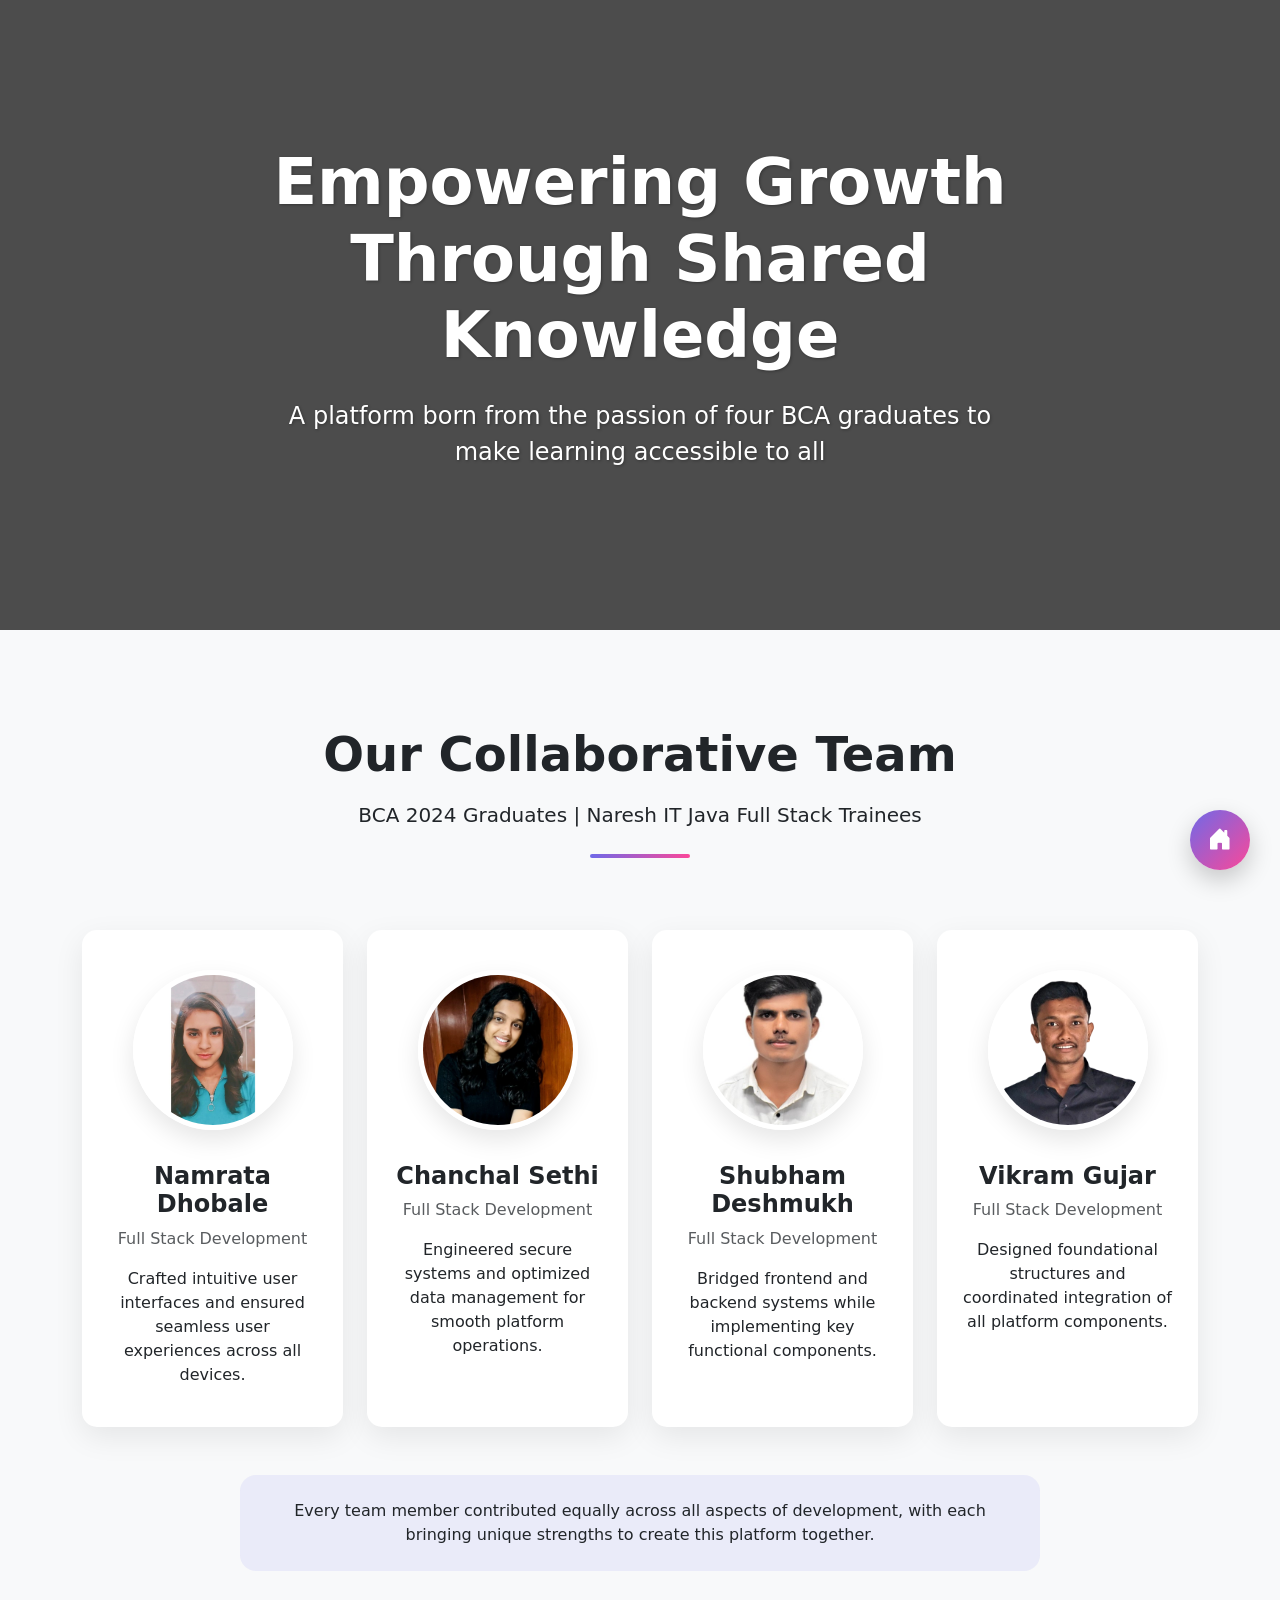
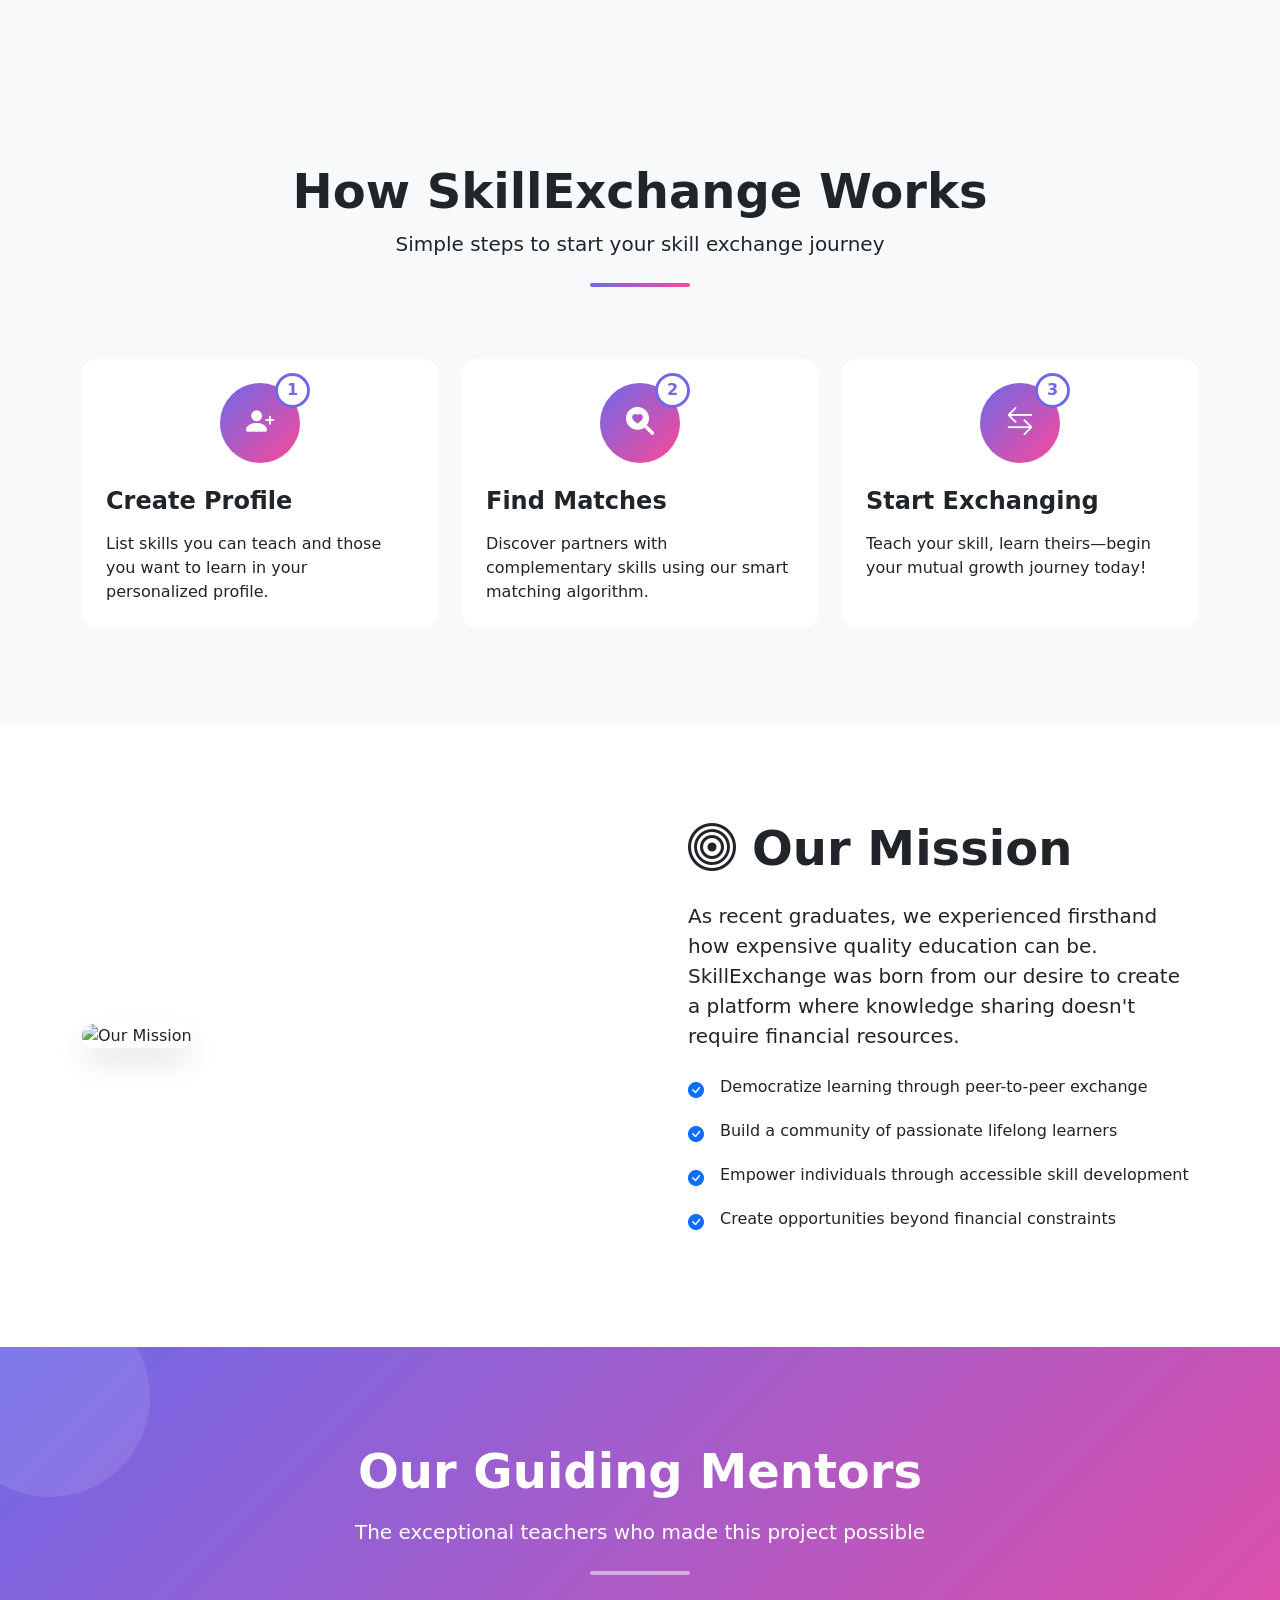
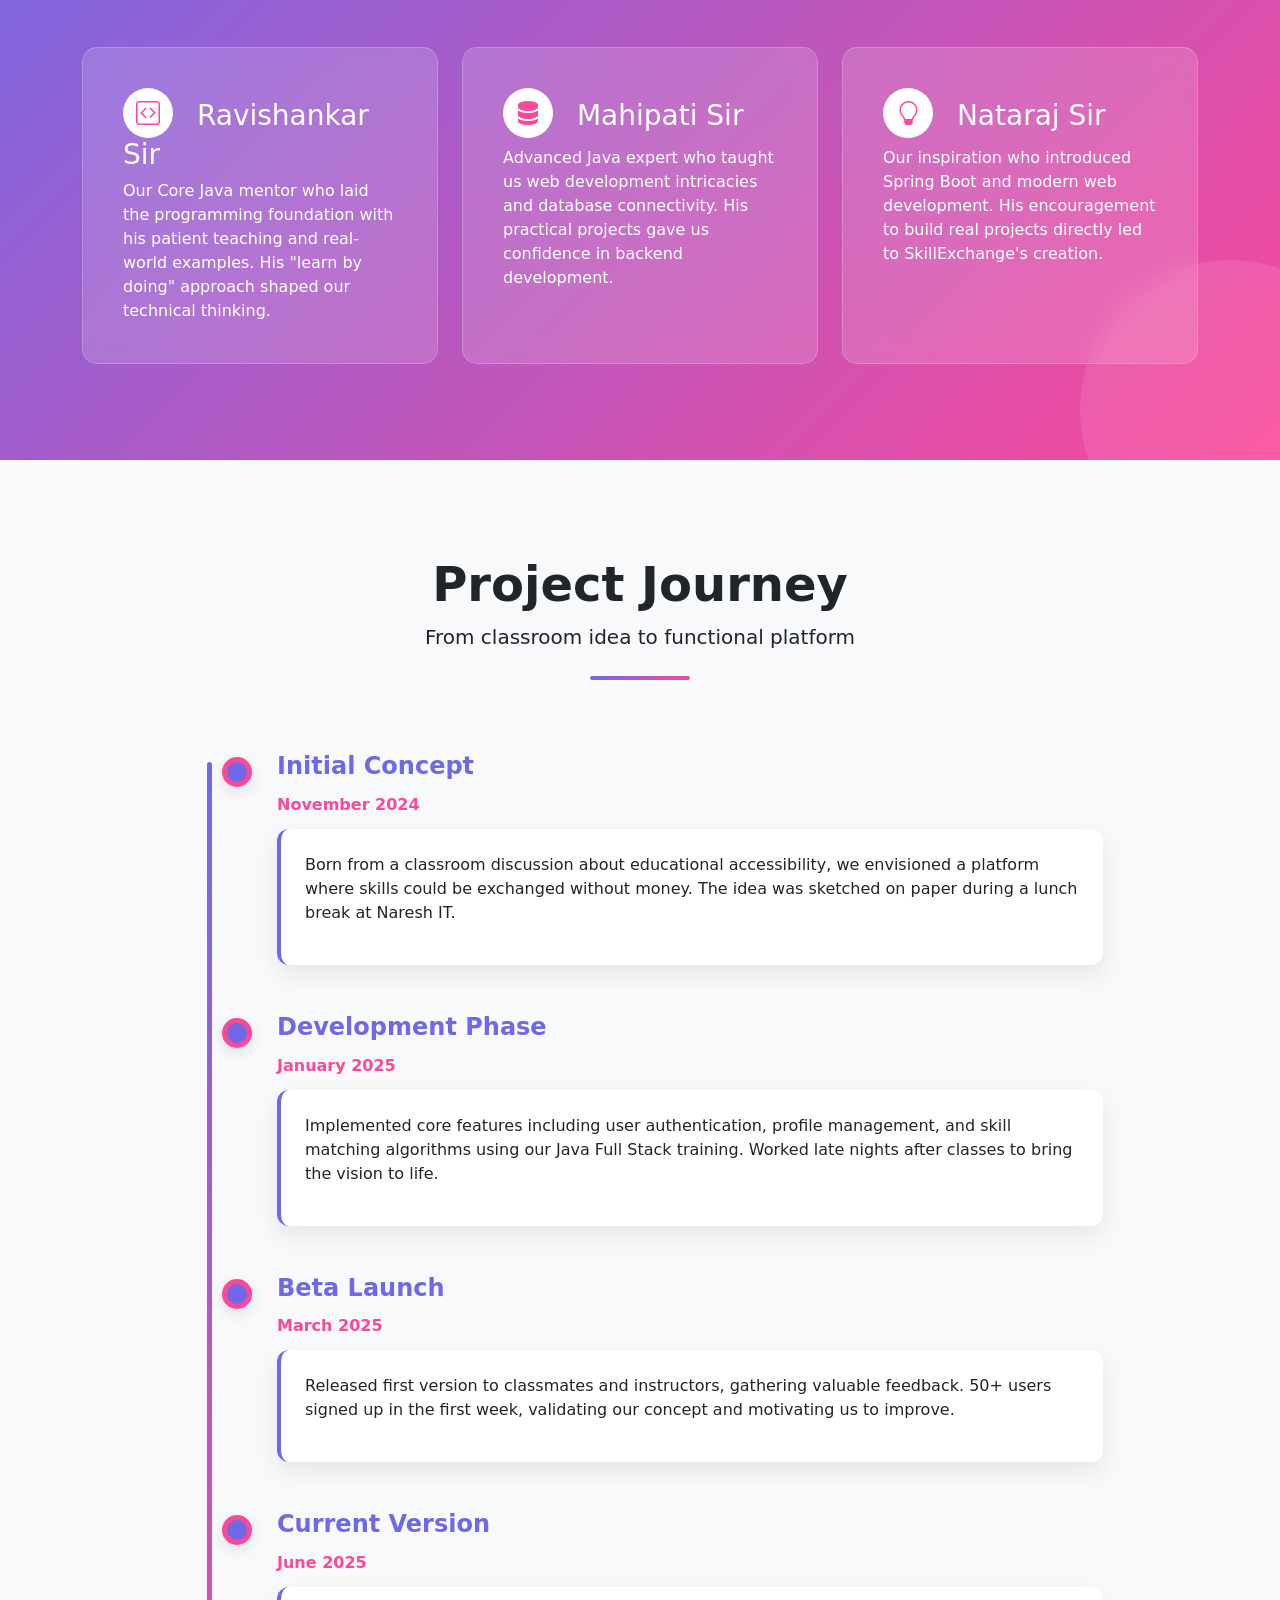
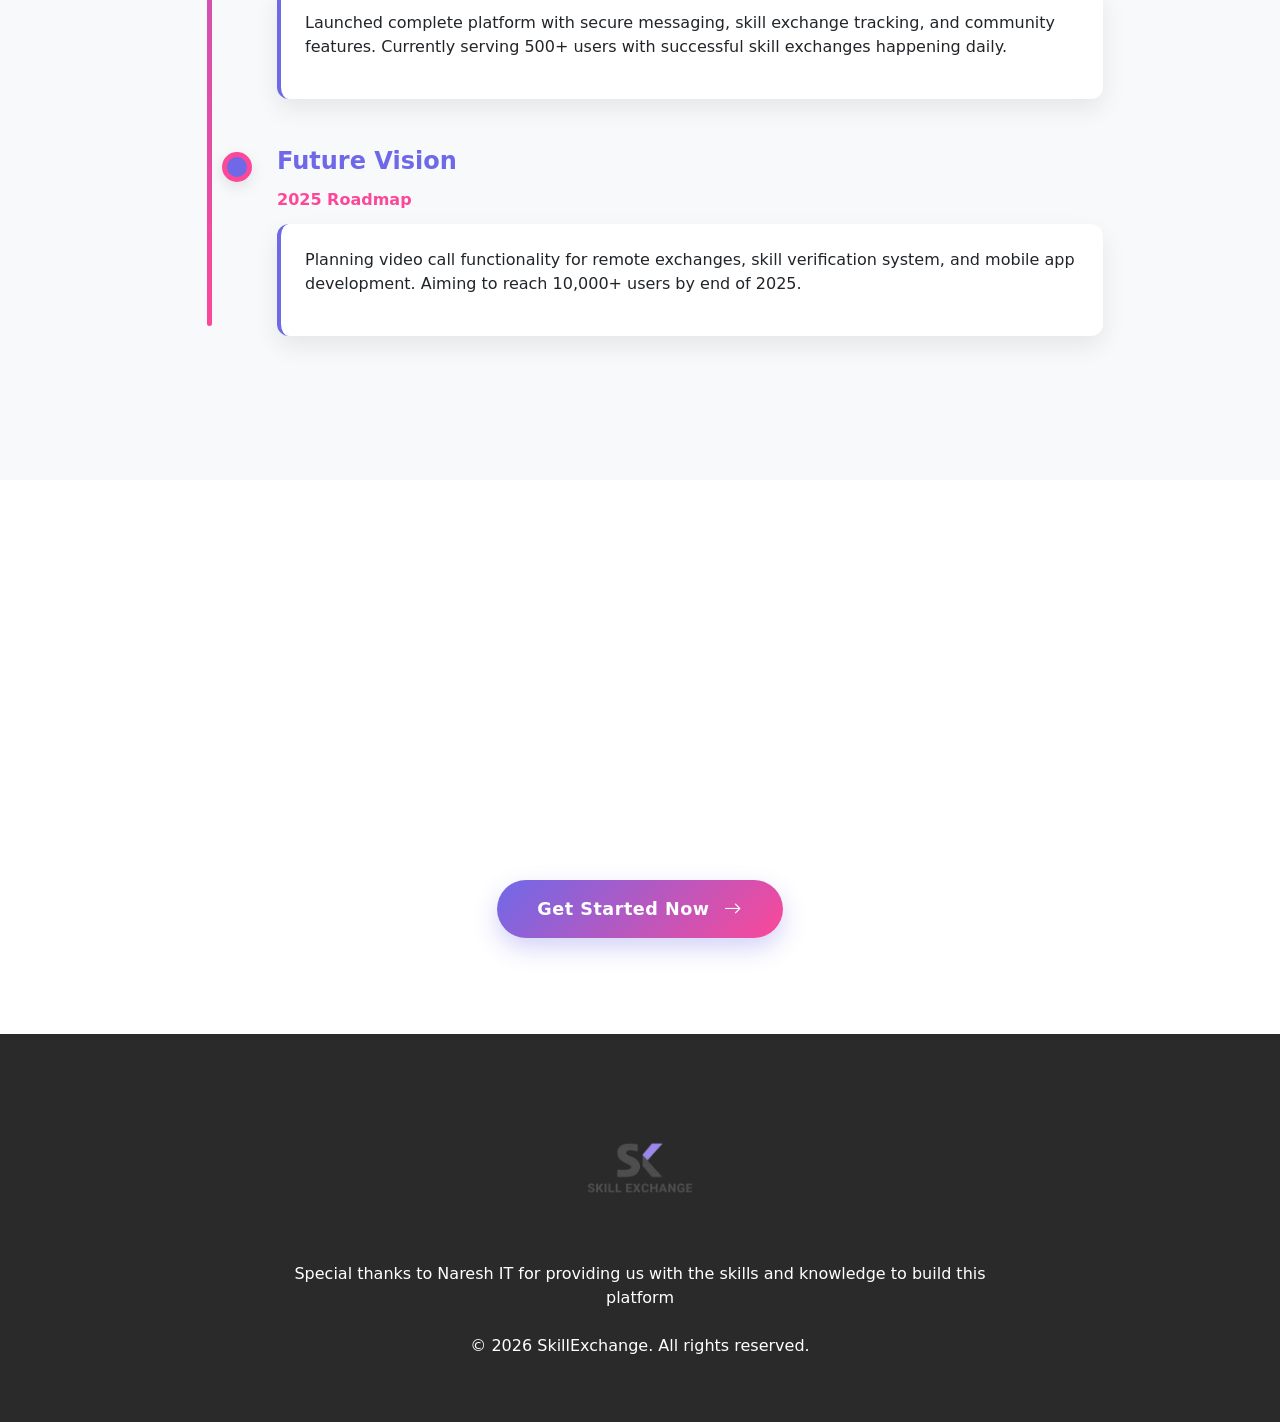
==== src/main/webapp/public/html/about.html @ 17f204fe "Add files via upload" ====
<!DOCTYPE html>
<html lang="en">
<head>
  <meta charset="UTF-8">
  <meta name="viewport" content="width=device-width, initial-scale=1.0">
  <title>About SkillExchange</title>
  <link href="https://cdn.jsdelivr.net/npm/bootstrap-icons/font/bootstrap-icons.css" rel="stylesheet" />
  <link href="https://cdn.jsdelivr.net/npm/bootstrap@5.3.3/dist/css/bootstrap.min.css" rel="stylesheet">
  <style>
    :root {
      --primary-color: #6F69E8;
      --secondary-color: #FB4899;
      --bg-light: #f8f9fa;
      --text-dark: #333;
    }

    /* Hero Section */
    .about-hero {
      background: linear-gradient(rgba(0, 0, 0, 0.7), rgba(0, 0, 0, 0.7)), 
                  url('https://images.unsplash.com/photo-1522202176988-66273c2fd55f?q=80&w=2071&auto=format&fit=crop&ixlib=rb-4.1.0&ixid=M3wxMjA3fDB8MHxwaG90by1wYWdlfHx8fGVufDB8fHx8fA%3D%3D');
      background-size: cover;
      background-position: center;
      color: white;
      min-height: 70vh;
      display: flex;
      align-items: center;
      text-shadow: 1px 1px 3px rgba(0,0,0,0.3);
    }

    /* Team Section */
    .team-section {
      background-color: var(--bg-light);
      padding: 6rem 0;
    }
    
    .team-card {
      background: white;
      border-radius: 15px;
      overflow: hidden;
      box-shadow: 0 10px 30px rgba(0,0,0,0.08);
      transition: all 0.4s cubic-bezier(0.175, 0.885, 0.32, 1.275);
      text-align: center;
      padding: 2.5rem 1.5rem;
      height: 100%;
      border: none;
    }
    
    .team-card:hover {
      transform: translateY(-15px);
      box-shadow: 0 15px 35px rgba(0,0,0,0.15);
    }
    
    .profile-img-container {
      width: 160px;
      height: 160px;
      margin: 0 auto 2rem;
      position: relative;
    }
    
    .profile-img {
      width: 100%;
      height: 100%;
      object-fit: cover;
      border: 5px solid white;
      border-radius: 50%;
      box-shadow: 0 10px 25px rgba(0,0,0,0.1);
      transition: all 0.3s ease;
    }

    .team-card:hover .profile-img {
      transform: scale(1.05);
      box-shadow: 0 15px 30px rgba(0,0,0,0.2);
    }

    /* How It Works Section */
    .how-it-works {
      padding: 6rem 0;
      background-color: var(--bg-light);
    }
    
    .step-card {
      background: white;
      transition: all 0.4s cubic-bezier(0.175, 0.885, 0.32, 1.275);
      height: 100%;
      border: none;
      border-radius: 15px !important;
      overflow: hidden;
    }
    
    .step-card:hover {
      transform: translateY(-10px);
      box-shadow: 0 15px 35px rgba(0,0,0,0.12) !important;
    }
    
    .step-icon {
      width: 80px;
      height: 80px;
      margin: 0 auto 1.5rem;
      background: linear-gradient(135deg, var(--primary-color), var(--secondary-color));
      border-radius: 50%;
      display: flex;
      align-items: center;
      justify-content: center;
      color: white;
      font-size: 1.75rem;
      position: relative;
      transition: all 0.3s ease;
    }

    .step-card:hover .step-icon {
      transform: rotate(10deg) scale(1.1);
    }
    
    .step-number {
      position: absolute;
      top: -10px;
      right: -10px;
      background: white;
      color: var(--primary-color);
      width: 35px;
      height: 35px;
      border-radius: 50%;
      display: flex;
      align-items: center;
      justify-content: center;
      font-weight: bold;
      border: 3px solid var(--primary-color);
      font-size: 1rem;
    }

    /* Mission Section */
    .mission-section {
      padding: 6rem 0;
      background: white;
    }

    .mission-img {
      border-radius: 15px;
      box-shadow: 0 15px 30px rgba(0,0,0,0.1);
      transition: all 0.3s ease;
    }

    .mission-img:hover {
      transform: scale(1.02);
      box-shadow: 0 20px 40px rgba(0,0,0,0.15);
    }

    /* Mentors Section */
    .mentors-section {
      background: linear-gradient(135deg, var(--primary-color), var(--secondary-color));
      color: white;
      padding: 6rem 0;
      position: relative;
      overflow: hidden;
    }

    .mentors-section::before {
      content: '';
      position: absolute;
      top: -50px;
      left: -50px;
      width: 200px;
      height: 200px;
      border-radius: 50%;
      background: rgba(255,255,255,0.1);
    }

    .mentors-section::after {
      content: '';
      position: absolute;
      bottom: -100px;
      right: -100px;
      width: 300px;
      height: 300px;
      border-radius: 50%;
      background: rgba(255,255,255,0.1);
    }
    
    .mentor-card {
      background: rgba(255,255,255,0.15);
      backdrop-filter: blur(10px);
      border-radius: 15px;
      padding: 2.5rem;
      height: 100%;
      transition: all 0.4s ease;
      position: relative;
      z-index: 1;
      border: 1px solid rgba(255,255,255,0.2);
    }
    
    .mentor-card:hover {
      transform: translateY(-10px);
      background: rgba(255,255,255,0.2);
    }
    
    .mentor-card h3 i {
      color: var(--secondary-color);
      background: white;
      width: 50px;
      height: 50px;
      border-radius: 50%;
      display: inline-flex;
      align-items: center;
      justify-content: center;
      margin-right: 15px;
      font-size: 1.5rem;
      transition: all 0.3s ease;
    }

    .mentor-card:hover h3 i {
      transform: rotate(15deg) scale(1.1);
    }

    /* Timeline Section */
    .timeline-section {
      padding: 6rem 0;
      background-color: var(--bg-light);
    }
    
    .timeline {
      position: relative;
      padding-left: 60px;
    }
    
    .timeline::before {
      content: '';
      position: absolute;
      left: 30px;
      top: 10px;
      bottom: 10px;
      width: 5px;
      background: linear-gradient(to bottom, var(--primary-color), var(--secondary-color));
      border-radius: 10px;
    }
    
    .timeline-item {
      position: relative;
      margin-bottom: 3rem;
      padding-left: 40px;
    }
    
    .timeline-item::before {
      content: '';
      position: absolute;
      left: -15px;
      top: 5px;
      width: 30px;
      height: 30px;
      border-radius: 50%;
      background: var(--primary-color);
      border: 5px solid var(--secondary-color);
      z-index: 1;
      box-shadow: 0 5px 15px rgba(0,0,0,0.1);
    }
    
    .timeline-item h4 {
      color: var(--primary-color);
      margin-bottom: 0.75rem;
      font-weight: 700;
    }
    
    .timeline-date {
      font-size: 1rem;
      color: var(--secondary-color);
      font-weight: 600;
      margin-bottom: 0.75rem;
      display: block;
    }
    
    .timeline-content {
      background: white;
      padding: 1.5rem;
      border-radius: 12px;
      border-left: 4px solid var(--primary-color);
      box-shadow: 0 10px 25px rgba(0,0,0,0.08);
      transition: all 0.3s ease;
    }

    .timeline-item:hover .timeline-content {
      transform: translateX(10px);
      box-shadow: 0 15px 35px rgba(0,0,0,0.12);
    }

    /* CTA Section */
    .cta-section {
      padding: 6rem 0;
      background: linear-gradient(rgba(0,0,0,0.7), rgba(0,0,0,0.7)), 
                  url('https://images.unsplash.com/photo-1546410531-bb4caa6b424d?q=80&w=2071&auto=format&fit=crop&ixlib=rb-4.1.0&ixid=M3wxMjA3fDB8MHxwaG90by1wYWdlfHx8fGVufDB8fHx8fA%3D%3D');
      background-size: cover;
      background-position: center;
      background-attachment: fixed;
      color: white;
      text-align: center;
    }
    
    .btn-start-journey {
      background: linear-gradient(135deg, var(--primary-color), var(--secondary-color));
      border: none;
      color: white;
      font-weight: 600;
      padding: 1rem 2.5rem;
      border-radius: 50px;
      transition: all 0.4s cubic-bezier(0.175, 0.885, 0.32, 1.275);
      font-size: 1.1rem;
      letter-spacing: 0.5px;
      box-shadow: 0 10px 25px rgba(111, 105, 232, 0.3);
      position: relative;
      overflow: hidden;
    }
    
    .btn-start-journey:hover {
      transform: translateY(-5px) scale(1.05);
      box-shadow: 0 15px 35px rgba(111, 105, 232, 0.4);
      color: white;
    }

    .btn-start-journey::after {
      content: '';
      position: absolute;
      top: 0;
      left: 0;
      width: 100%;
      height: 100%;
      background: linear-gradient(135deg, var(--secondary-color), var(--primary-color));
      opacity: 0;
      transition: opacity 0.3s ease;
      z-index: -1;
    }

    .btn-start-journey:hover::after {
      opacity: 1;
    }

    /* Footer */
    .footer {
      padding: 4rem 0;
      background-color: #2a2a2a;
      color: white;
      text-align: center;
    }

    .footer-logo {
      width: 140px;
      margin-bottom: 2rem;
      transition: all 0.3s ease;
    }

    .footer-logo:hover {
      transform: scale(1.05);
    }

    /* Back to home button */
    .back-to-home-btn {
      position: fixed;
      bottom: 30px;
      right: 30px;
      width: 60px;
      height: 60px;
      background: linear-gradient(135deg, var(--primary-color), var(--secondary-color));
      color: white;
      border-radius: 50%;
      display: flex;
      align-items: center;
      justify-content: center;
      font-size: 1.5rem;
      box-shadow: 0 10px 25px rgba(0,0,0,0.2);
      z-index: 1000;
      transition: all 0.4s cubic-bezier(0.175, 0.885, 0.32, 1.275);
      border: none;
      outline: none;
    }
    
    .back-to-home-btn:hover {
      transform: translateY(-5px) scale(1.1);
      box-shadow: 0 15px 35px rgba(0,0,0,0.3);
      color: white;
    }

    /* Responsive Adjustments */
    @media (max-width: 992px) {
      .profile-img-container {
        width: 140px;
        height: 140px;
      }
    }

    @media (max-width: 768px) {
      .about-hero {
        min-height: 60vh;
        text-align: center;
      }
      
      .profile-img-container {
        width: 120px;
        height: 120px;
      }
      
      .timeline {
        padding-left: 40px;
      }
      
      .timeline::before {
        left: 20px;
      }
      
      .timeline-item::before {
        width: 25px;
        height: 25px;
        left: -12px;
      }

      .back-to-home-btn {
        width: 50px;
        height: 50px;
        font-size: 1.2rem;
        bottom: 20px;
        right: 20px;
      }
    }

    @media (max-width: 576px) {
      .team-card, .step-card, .mentor-card {
        margin-bottom: 2rem;
      }
      
      .timeline {
        padding-left: 30px;
      }
      
      .timeline::before {
        left: 15px;
      }
    }
  </style>
</head>
<body>

  <!--------------------------------- Hero Section --------------------------------->
  <section class="about-hero">
    <div class="container h-100 d-flex align-items-center">
      <div class="row justify-content-center">
        <div class="col-lg-8 text-center">
          <h1 class="display-3 fw-bold mb-4">Empowering Growth Through Shared Knowledge</h1>
          <p class="lead fs-4">A platform born from the passion of four BCA graduates to make learning accessible to all</p>
        </div>
      </div>
    </div>
  </section>

  <!--------------------------------- Team Section --------------------------------->
  <!--------------------------------- Team Section --------------------------------->
<section class="team-section">
  <div class="container">
    <div class="row justify-content-center mb-5">
      <div class="col-lg-8 text-center">
        <h2 class="display-5 fw-bold mb-3">Our Collaborative Team</h2>
        <p class="lead">BCA 2024 Graduates | Naresh IT Java Full Stack Trainees</p>
        <div class="divider mx-auto" style="width: 100px; height: 4px; background: linear-gradient(to right, var(--primary-color), var(--secondary-color)); border-radius: 2px; margin: 1.5rem auto;"></div>
      </div>
    </div>
    
    <div class="row g-4">
      <!-- Namrata Dhobale -->
      <div class="col-md-3 col-6">
        <div class="team-card">
          <div class="profile-img-container">
            <img src="../assets/image/team/namrata.jpg" alt="Namrata Dhobale" class="profile-img">
          </div>
          <h4 class="fw-bold mb-2">Namrata Dhobale</h4>
          <p class="text-muted mb-3">Full Stack Development</p>
          <p class="mb-0">Crafted intuitive user interfaces and ensured seamless user experiences across all devices.</p>
        </div>
      </div>
      
      <!-- Chanchal Sethi -->
      <div class="col-md-3 col-6">
        <div class="team-card">
          <div class="profile-img-container">
            <img src="../assets/image/team/chanchal.jpg" alt="Chanchal Sethi" class="profile-img">
          </div>
          <h4 class="fw-bold mb-2">Chanchal Sethi</h4>
          <p class="text-muted mb-3">Full Stack Development</p>
          <p class="mb-0">Engineered secure systems and optimized data management for smooth platform operations.</p>
        </div>
      </div>
      
      <!-- Shubham Deshmukh -->
      <div class="col-md-3 col-6">
        <div class="team-card">
          <div class="profile-img-container">
            <img src="../assets/image/team/shubham.jpg" alt="Shubham Deshmukh" class="profile-img">
          </div>
          <h4 class="fw-bold mb-2">Shubham Deshmukh</h4>
          <p class="text-muted mb-3">Full Stack Development</p>
          <p class="mb-0">Bridged frontend and backend systems while implementing key functional components.</p>
        </div>
      </div>
      
      <!-- Vikram Gujar -->
      <div class="col-md-3 col-6">
        <div class="team-card">
          <div class="profile-img-container">
            <img src="../assets/image/team/vikram.jpg" alt="Vikram Gujar" class="profile-img">
          </div>
          <h4 class="fw-bold mb-2">Vikram Gujar</h4>
          <p class="text-muted mb-3">Full Stack Development</p>
          <p class="mb-0">Designed foundational structures and coordinated integration of all platform components.</p>
        </div>
      </div>
    </div>
    
    <div class="row mt-5">
      <div class="col-12 text-center">
        <div class="team-note p-4 rounded-4" style="background: rgba(111, 105, 232, 0.1); max-width: 800px; margin: 0 auto;">
          <p class="mb-0 fw-medium">Every team member contributed equally across all aspects of development, with each bringing unique strengths to create this platform together.</p>
        </div>
      </div>
    </div>
  </div>
</section>  <!--------------------------------- How It Works Section --------------------------------->
  <section class="how-it-works">
    <div class="container">
      <div class="row justify-content-center mb-5">
        <div class="col-lg-8 text-center">
          <h2 class="display-5 fw-bold">How SkillExchange Works</h2>
          <p class="lead">Simple steps to start your skill exchange journey</p>
          <div class="divider mx-auto" style="width: 100px; height: 4px; background: linear-gradient(to right, var(--primary-color), var(--secondary-color)); border-radius: 2px; margin: 1.5rem auto;"></div>
        </div>
      </div>
      <div class="row g-4">
        <div class="col-md-4">
          <div class="step-card p-4">
            <div class="step-icon">
              <i class="bi bi-person-plus-fill"></i>
              <span class="step-number">1</span>
            </div>
            <h4 class="fw-bold mt-4 mb-3">Create Profile</h4>
            <p class="mb-0">List skills you can teach and those you want to learn in your personalized profile.</p>
          </div>
        </div>
        <div class="col-md-4">
          <div class="step-card p-4">
            <div class="step-icon">
              <i class="bi bi-search-heart-fill"></i>
              <span class="step-number">2</span>
            </div>
            <h4 class="fw-bold mt-4 mb-3">Find Matches</h4>
            <p class="mb-0">Discover partners with complementary skills using our smart matching algorithm.</p>
          </div>
        </div>
        <div class="col-md-4">
          <div class="step-card p-4">
            <div class="step-icon">
              <i class="bi bi-arrow-left-right"></i>
              <span class="step-number">3</span>
            </div>
            <h4 class="fw-bold mt-4 mb-3">Start Exchanging</h4>
            <p class="mb-0">Teach your skill, learn theirs—begin your mutual growth journey today!</p>
          </div>
        </div>
      </div>
    </div>
  </section>

  <!--------------------------------- Mission Section --------------------------------->
  <section class="mission-section">
    <div class="container">
      <div class="row align-items-center">
        <div class="col-lg-6 mb-4 mb-lg-0">
          <img src="https://images.unsplash.com/photo-1592524138886-f4e3170d5ea7?q=80&w=2071&auto=format&fit=crop&ixlib=rb-4.1.0&ixid=M3wxMjA3fDB8MHxwaG90by1wYWdlfHx8fGVufDB8fHx8fA%3D%3D" 
               alt="Our Mission" 
               class="img-fluid mission-img">
        </div>
        <div class="col-lg-6 ps-lg-5">
          <h2 class="display-5 fw-bold mb-4"><i class="bi bi-bullseye me-3"></i>Our Mission</h2>
          <p class="lead mb-4">As recent graduates, we experienced firsthand how expensive quality education can be. SkillExchange was born from our desire to create a platform where knowledge sharing doesn't require financial resources.</p>
          <ul class="list-unstyled">
            <li class="mb-3 d-flex align-items-start">
              <i class="bi bi-check-circle-fill text-primary me-3 mt-1"></i>
              <span>Democratize learning through peer-to-peer exchange</span>
            </li>
            <li class="mb-3 d-flex align-items-start">
              <i class="bi bi-check-circle-fill text-primary me-3 mt-1"></i>
              <span>Build a community of passionate lifelong learners</span>
            </li>
            <li class="mb-3 d-flex align-items-start">
              <i class="bi bi-check-circle-fill text-primary me-3 mt-1"></i>
              <span>Empower individuals through accessible skill development</span>
            </li>
            <li class="d-flex align-items-start">
              <i class="bi bi-check-circle-fill text-primary me-3 mt-1"></i>
              <span>Create opportunities beyond financial constraints</span>
            </li>
          </ul>
        </div>
      </div>
    </div>
  </section>

  <!--------------------------------- Mentors Section --------------------------------->
  <section class="mentors-section">
    <div class="container">
      <div class="row justify-content-center mb-5">
        <div class="col-lg-8 text-center">
          <h2 class="display-5 fw-bold mb-3">Our Guiding Mentors</h2>
          <p class="lead">The exceptional teachers who made this project possible</p>
          <div class="divider mx-auto" style="width: 100px; height: 4px; background: rgba(255,255,255,0.5); border-radius: 2px; margin: 1.5rem auto;"></div>
        </div>
      </div>
      
      <div class="row g-4">
        <div class="col-md-4">
          <div class="mentor-card">
            <h3><i class="bi bi-code-square"></i> Ravishankar Sir</h3>
            <p class="mb-0">Our Core Java mentor who laid the programming foundation with his patient teaching and real-world examples. His "learn by doing" approach shaped our technical thinking.</p>
          </div>
        </div>
        
        <div class="col-md-4">
          <div class="mentor-card">
            <h3><i class="bi bi-server"></i> Mahipati Sir</h3>
            <p class="mb-0">Advanced Java expert who taught us web development intricacies and database connectivity. His practical projects gave us confidence in backend development.</p>
          </div>
        </div>
        
        <div class="col-md-4">
          <div class="mentor-card">
            <h3><i class="bi bi-lightbulb"></i> Nataraj Sir</h3>
            <p class="mb-0">Our inspiration who introduced Spring Boot and modern web development. His encouragement to build real projects directly led to SkillExchange's creation.</p>
          </div>
        </div>
      </div>
    </div>
  </section>

  <!--------------------------------- Project Timeline --------------------------------->
  <section class="timeline-section">
    <div class="container">
      <div class="row justify-content-center mb-5">
        <div class="col-lg-8 text-center">
          <h2 class="display-5 fw-bold">Project Journey</h2>
          <p class="lead">From classroom idea to functional platform</p>
          <div class="divider mx-auto" style="width: 100px; height: 4px; background: linear-gradient(to right, var(--primary-color), var(--secondary-color)); border-radius: 2px; margin: 1.5rem auto;"></div>
        </div>
      </div>
      <div class="row">
        <div class="col-lg-10 mx-auto">
          <div class="timeline">
            <div class="timeline-item">
              <h4>Initial Concept</h4>
              <span class="timeline-date">November 2024</span>
              <div class="timeline-content">
                <p>Born from a classroom discussion about educational accessibility, we envisioned a platform where skills could be exchanged without money. The idea was sketched on paper during a lunch break at Naresh IT.</p>
              </div>
            </div>
            
            <div class="timeline-item">
              <h4>Development Phase</h4>
              <span class="timeline-date">January 2025</span>
              <div class="timeline-content">
                <p>Implemented core features including user authentication, profile management, and skill matching algorithms using our Java Full Stack training. Worked late nights after classes to bring the vision to life.</p>
              </div>
            </div>
            
            <div class="timeline-item">
              <h4>Beta Launch</h4>
              <span class="timeline-date">March 2025</span>
              <div class="timeline-content">
                <p>Released first version to classmates and instructors, gathering valuable feedback. 50+ users signed up in the first week, validating our concept and motivating us to improve.</p>
              </div>
            </div>
            
            <div class="timeline-item">
              <h4>Current Version</h4>
              <span class="timeline-date">June 2025</span>
              <div class="timeline-content">
                <p>Launched complete platform with secure messaging, skill exchange tracking, and community features. Currently serving 500+ users with successful skill exchanges happening daily.</p>
              </div>
            </div>
            
            <div class="timeline-item">
              <h4>Future Vision</h4>
              <span class="timeline-date">2025 Roadmap</span>
              <div class="timeline-content">
                <p>Planning video call functionality for remote exchanges, skill verification system, and mobile app development. Aiming to reach 10,000+ users by end of 2025.</p>
              </div>
            </div>
          </div>
        </div>
      </div>
    </div>
  </section>

  <!--------------------------------- CTA Section --------------------------------->
  <section class="cta-section">
    <div class="container">
      <div class="row justify-content-center">
        <div class="col-lg-8 text-center">
          <h2 class="display-4 fw-bold mb-4">Ready to Begin Your Skill Exchange Journey?</h2>
          <p class="lead mb-5">Join our growing community of learners and teachers today</p>
          <a href= "/allUsersServlet" class="btn btn-start-journey btn-lg">
            Get Started Now <i class="bi bi-arrow-right ms-2"></i>
          </a>
        </div>
      </div>
    </div>
  </section>

  <!--------------------------------- Footer --------------------------------->
  <footer class="footer">
    <div class="container">
      <div class="row justify-content-center">
        <div class="col-lg-8 text-center">
          <img src="../assets/image/Header_logo-2.png" alt="SkillExchange Logo" class="footer-logo mb-4">
          <p class="mb-4">Special thanks to Naresh IT for providing us with the skills and knowledge to build this platform</p>
          <p class="mb-0">&copy; <span id="current-year"></span> SkillExchange. All rights reserved.</p>
        </div>
      </div>
    </div>
  </footer>
  
  <a href="welcomePage.jsp" class="back-to-home-btn">
    <i class="bi bi-house-door-fill"></i>
  </a>

  <script src="https://cdn.jsdelivr.net/npm/bootstrap@5.3.3/dist/js/bootstrap.bundle.min.js"></script>
  <script>
    document.getElementById("current-year").textContent = new Date().getFullYear();
  </script>
</body>
</html>
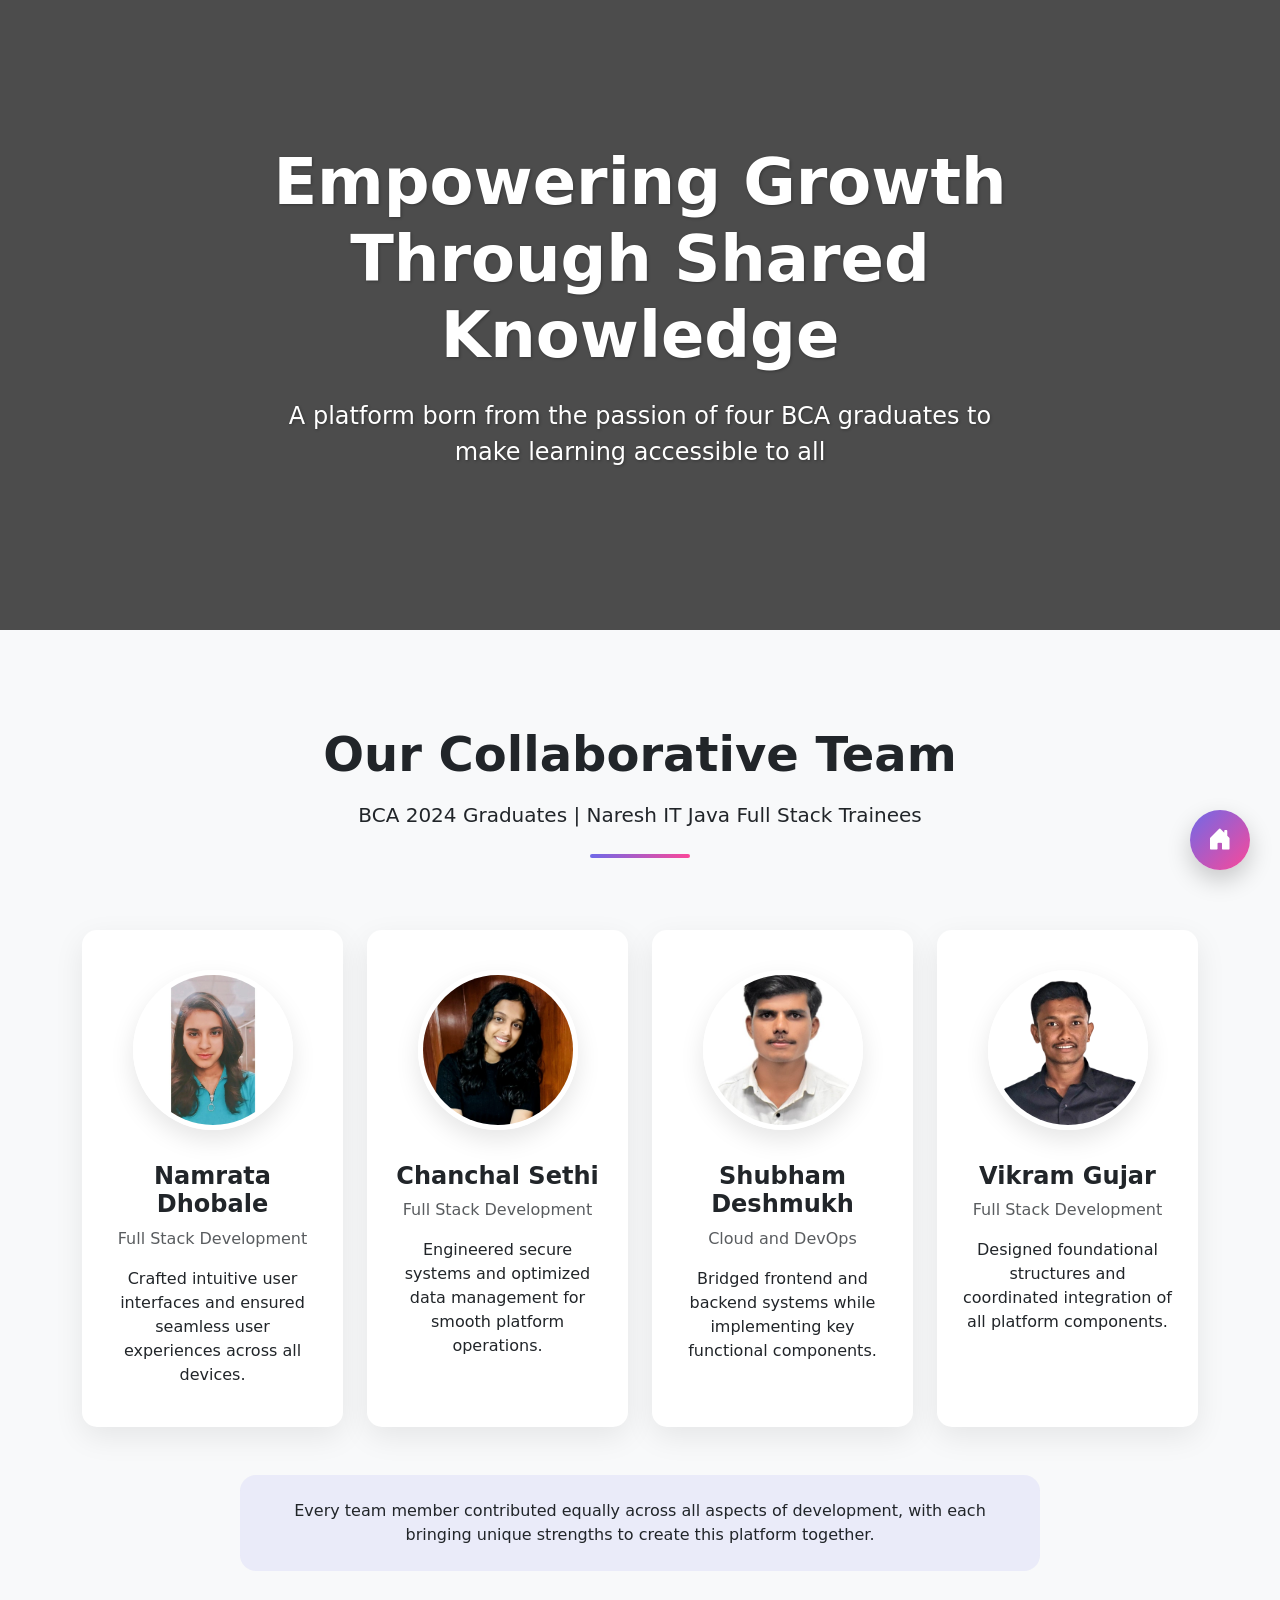
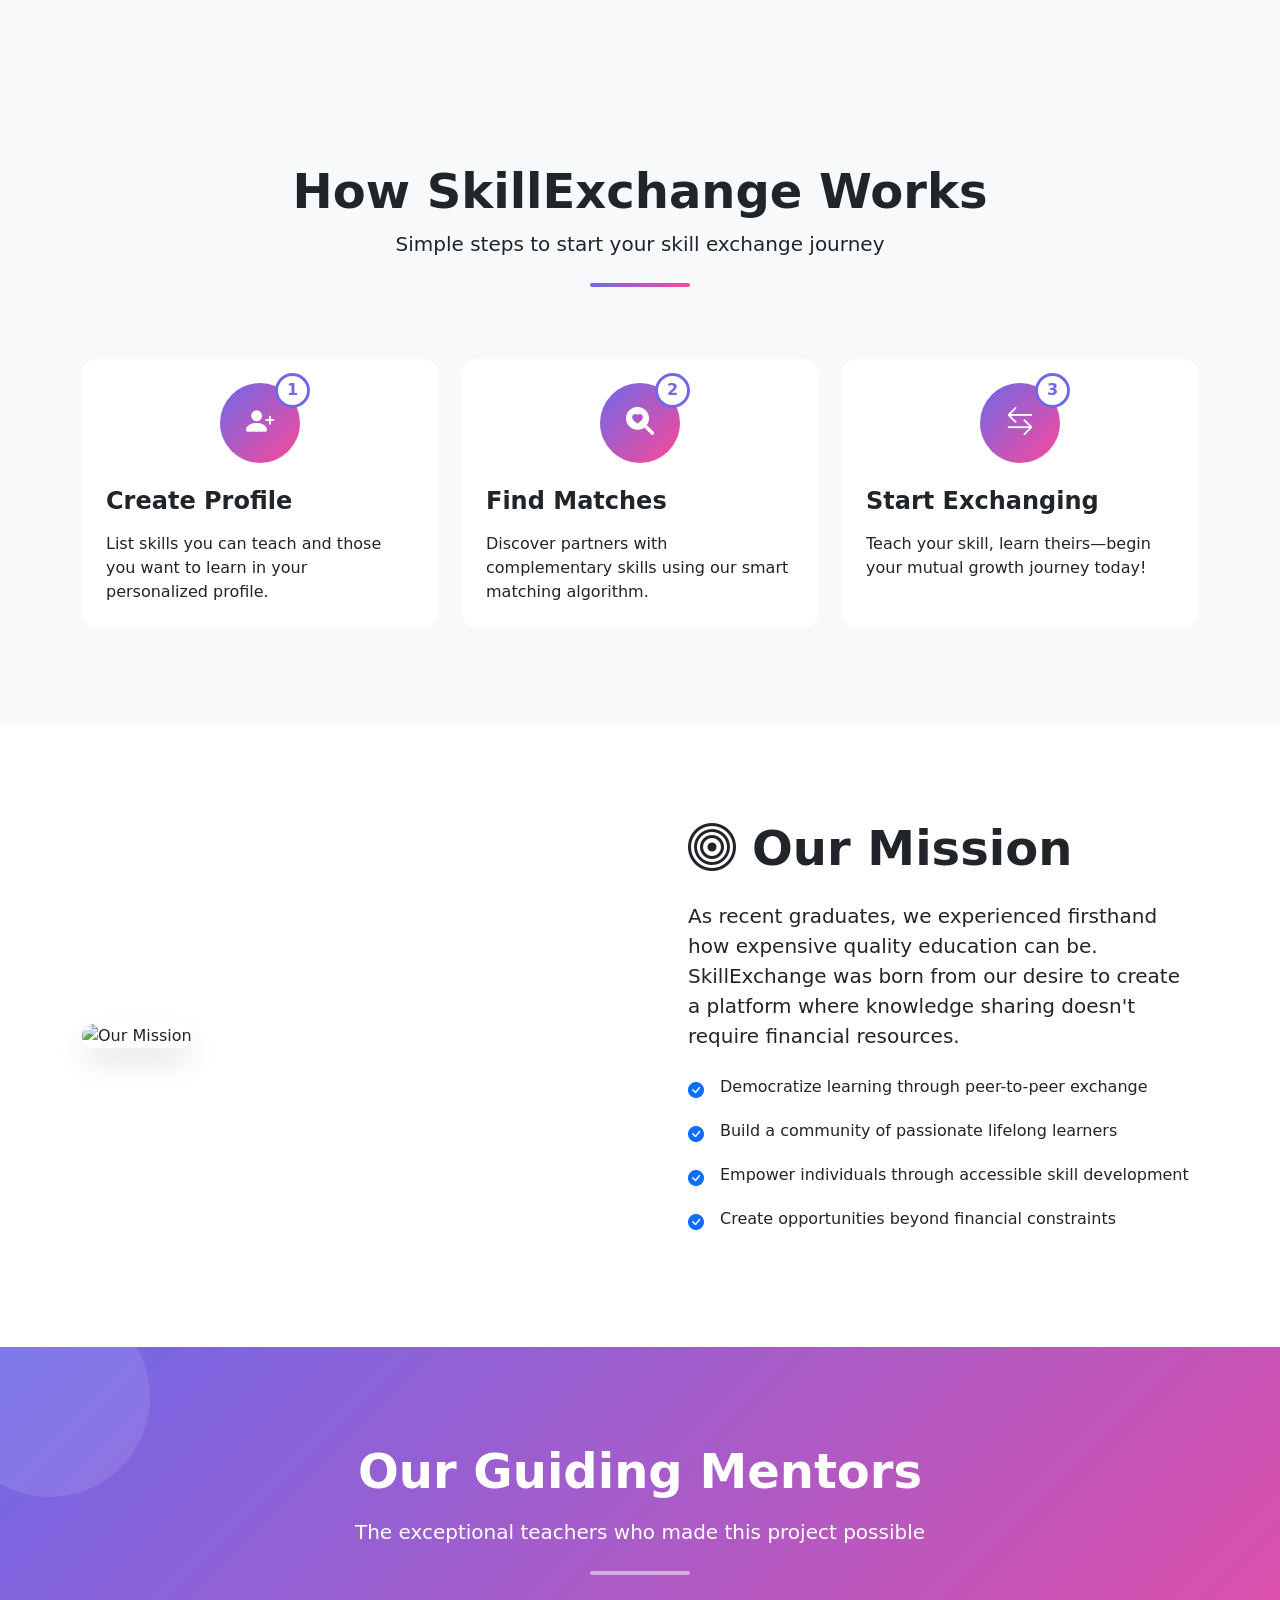
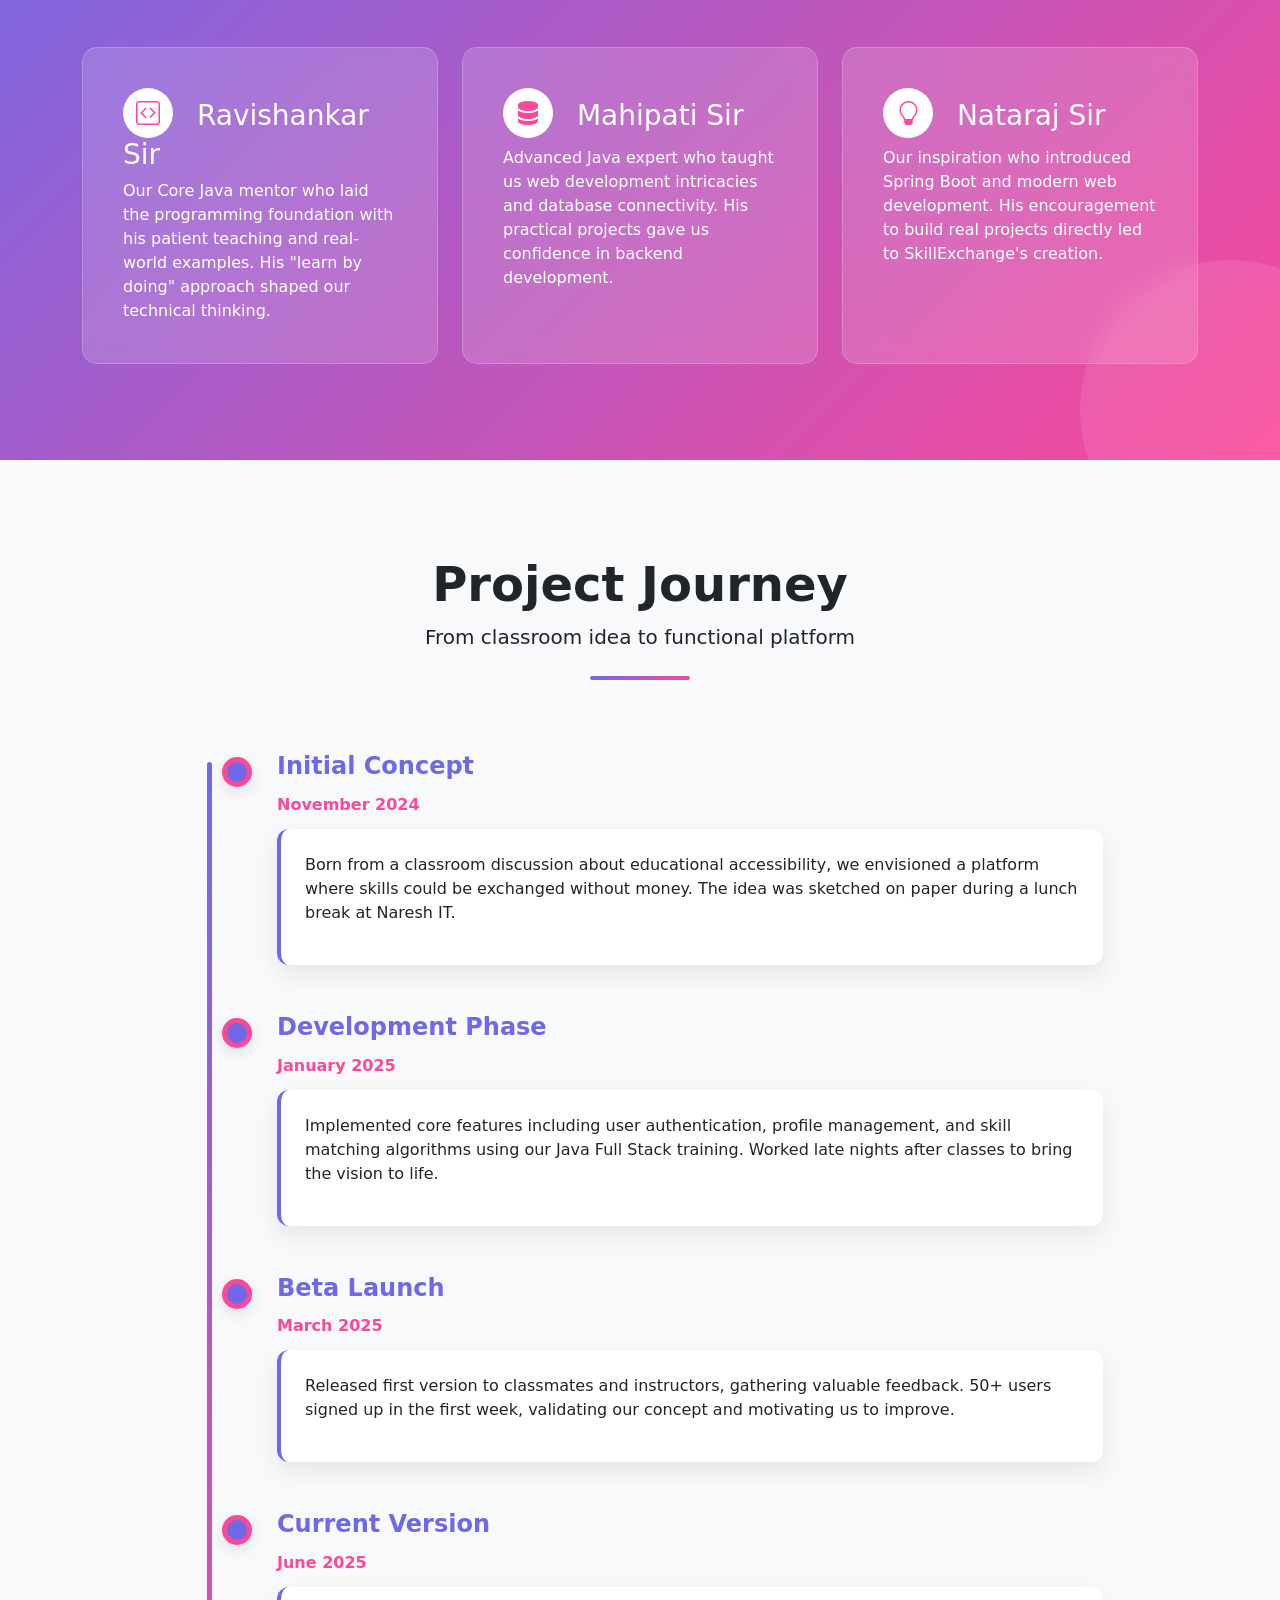
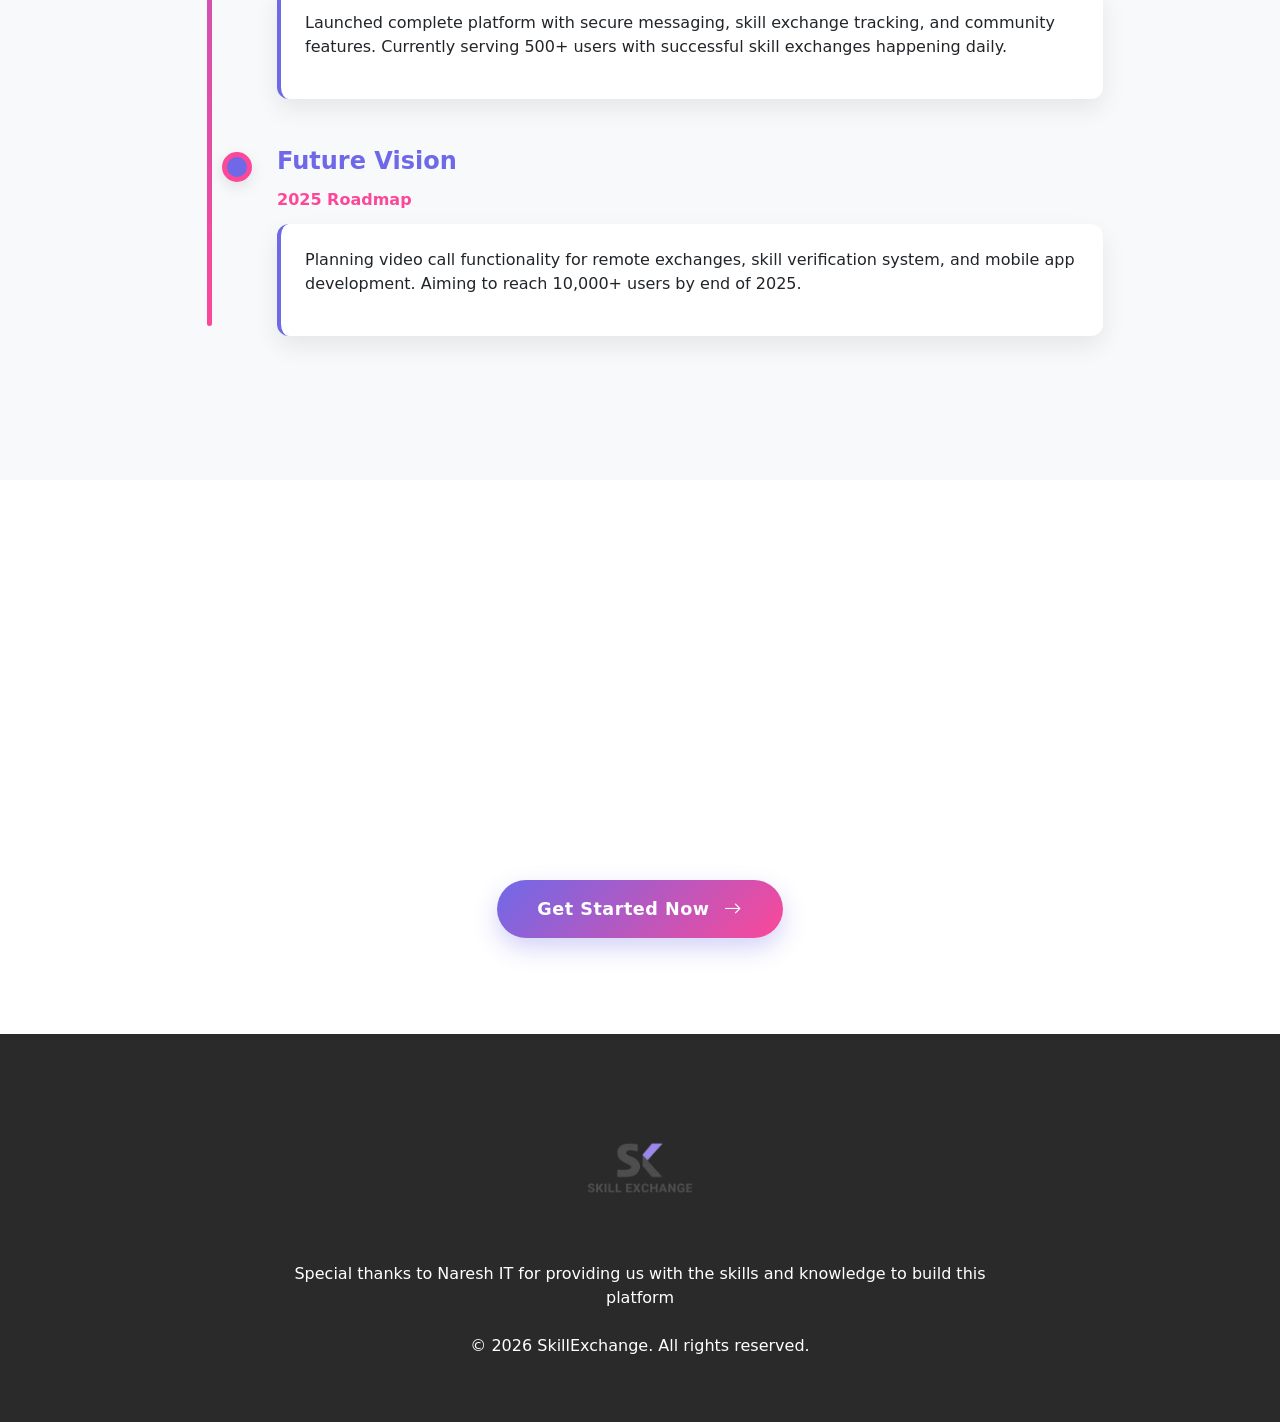
==== commit 195dfa8e: "Update about.html" ====
--- a/src/main/webapp/public/html/about.html
+++ b/src/main/webapp/public/html/about.html
@@ -491,7 +491,7 @@
             <img src="../assets/image/team/shubham.jpg" alt="Shubham Deshmukh" class="profile-img">
           </div>
           <h4 class="fw-bold mb-2">Shubham Deshmukh</h4>
-          <p class="text-muted mb-3">Full Stack Development</p>
+          <p class="text-muted mb-3">Cloud and DevOps</p>
           <p class="mb-0">Bridged frontend and backend systems while implementing key functional components.</p>
         </div>
       </div>
@@ -728,4 +728,4 @@
     document.getElementById("current-year").textContent = new Date().getFullYear();
   </script>
 </body>
-</html>+</html>
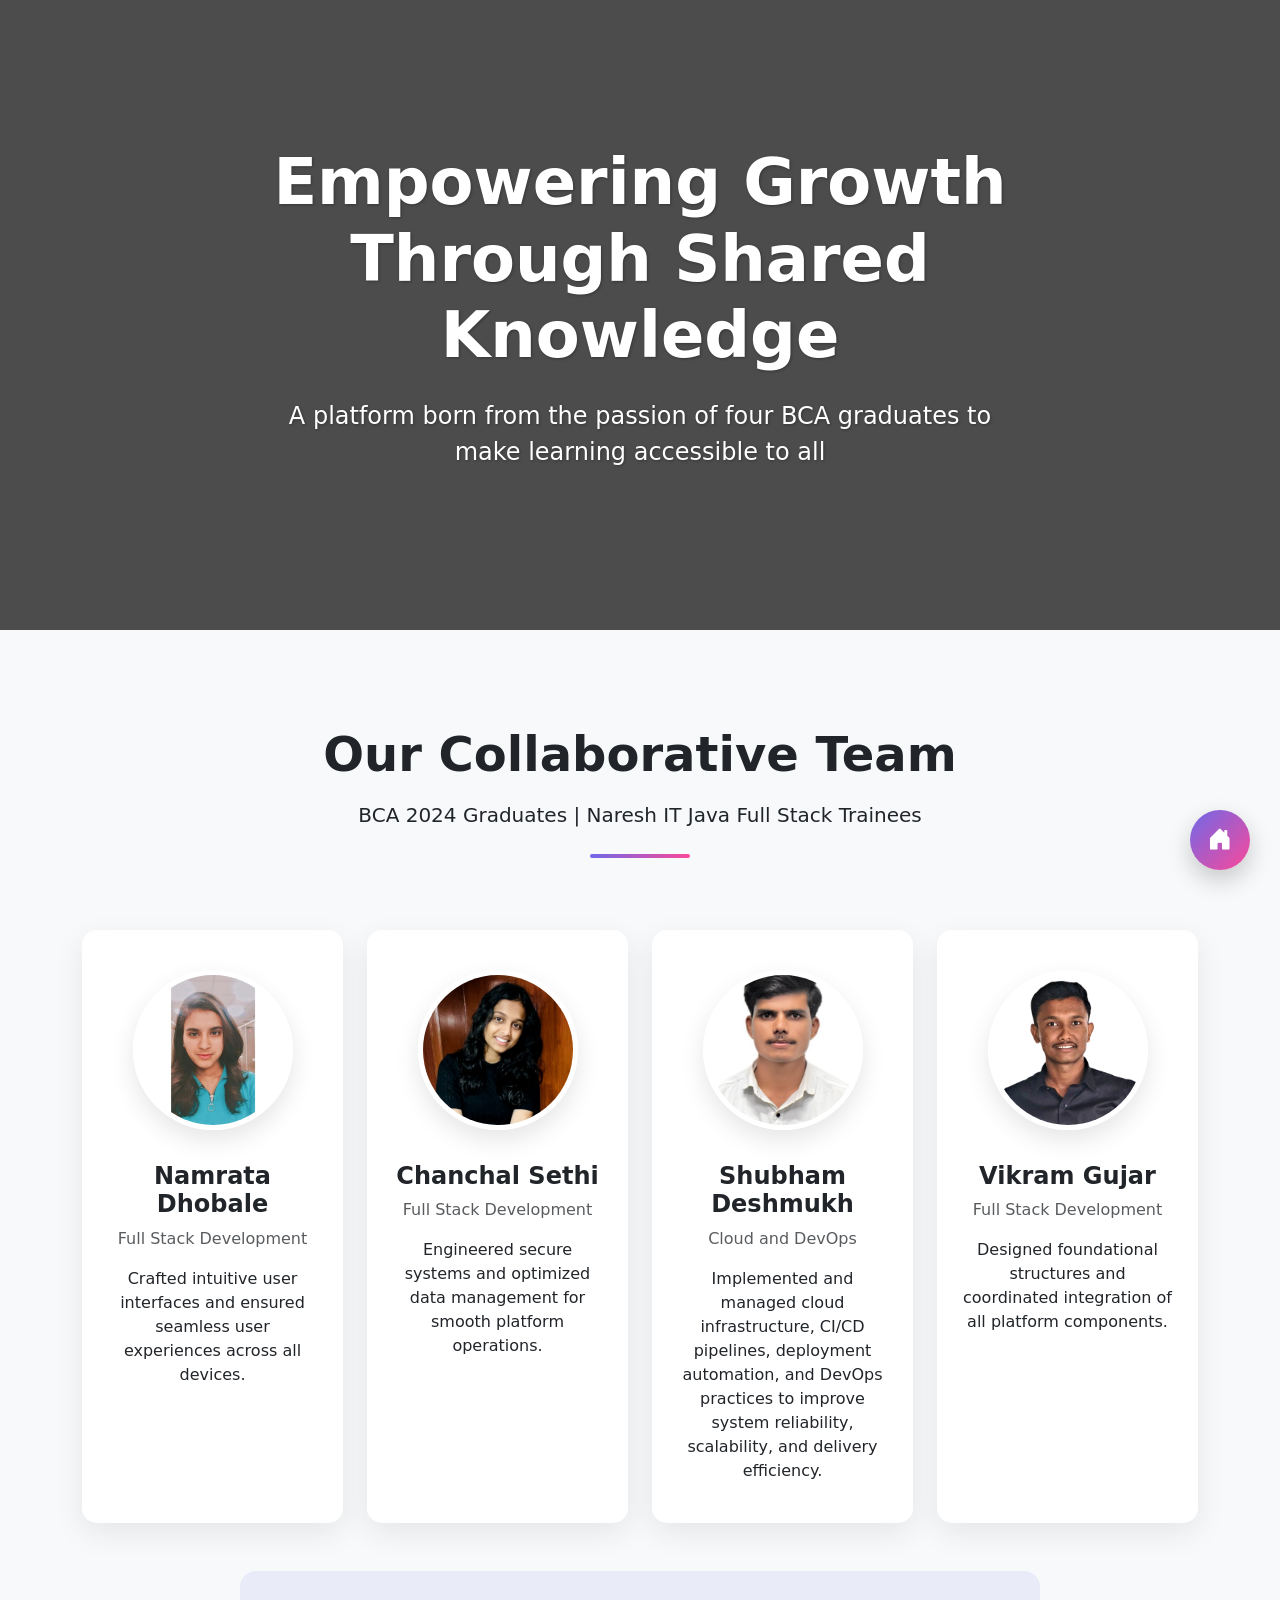
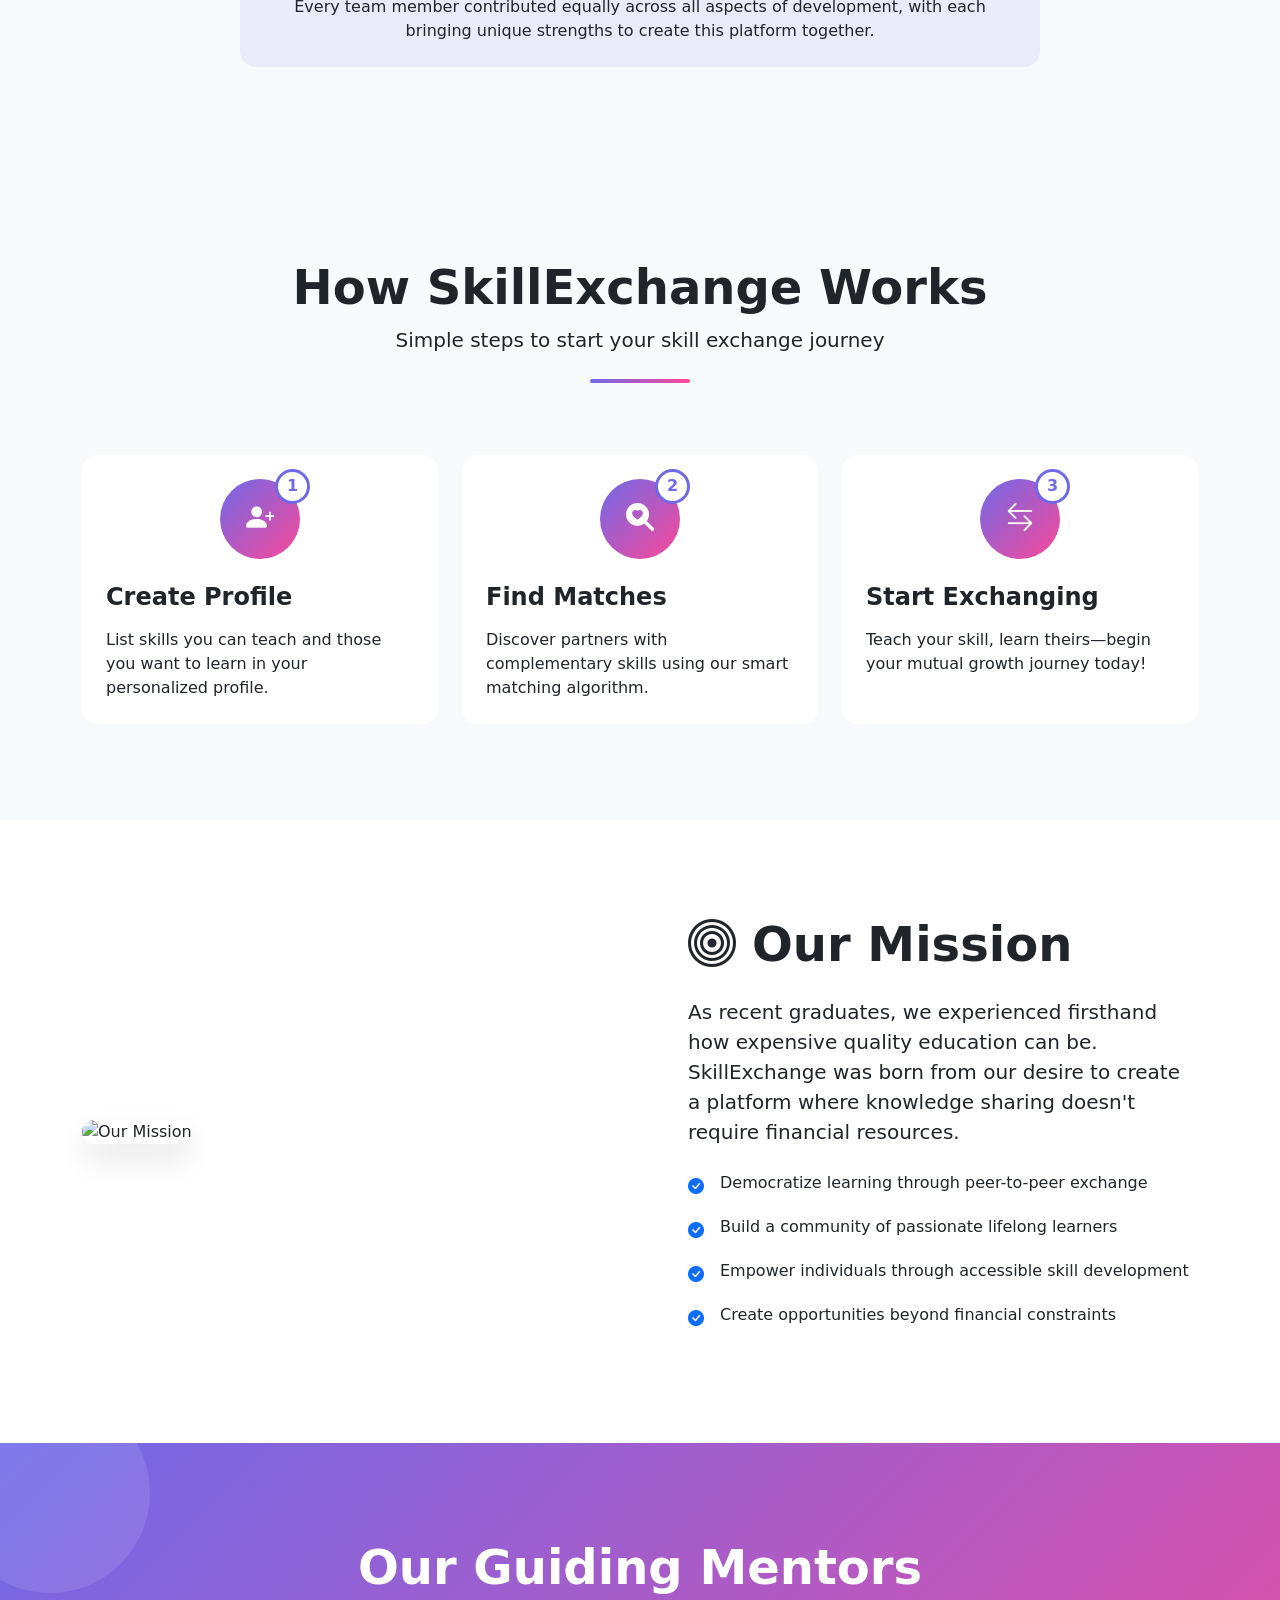
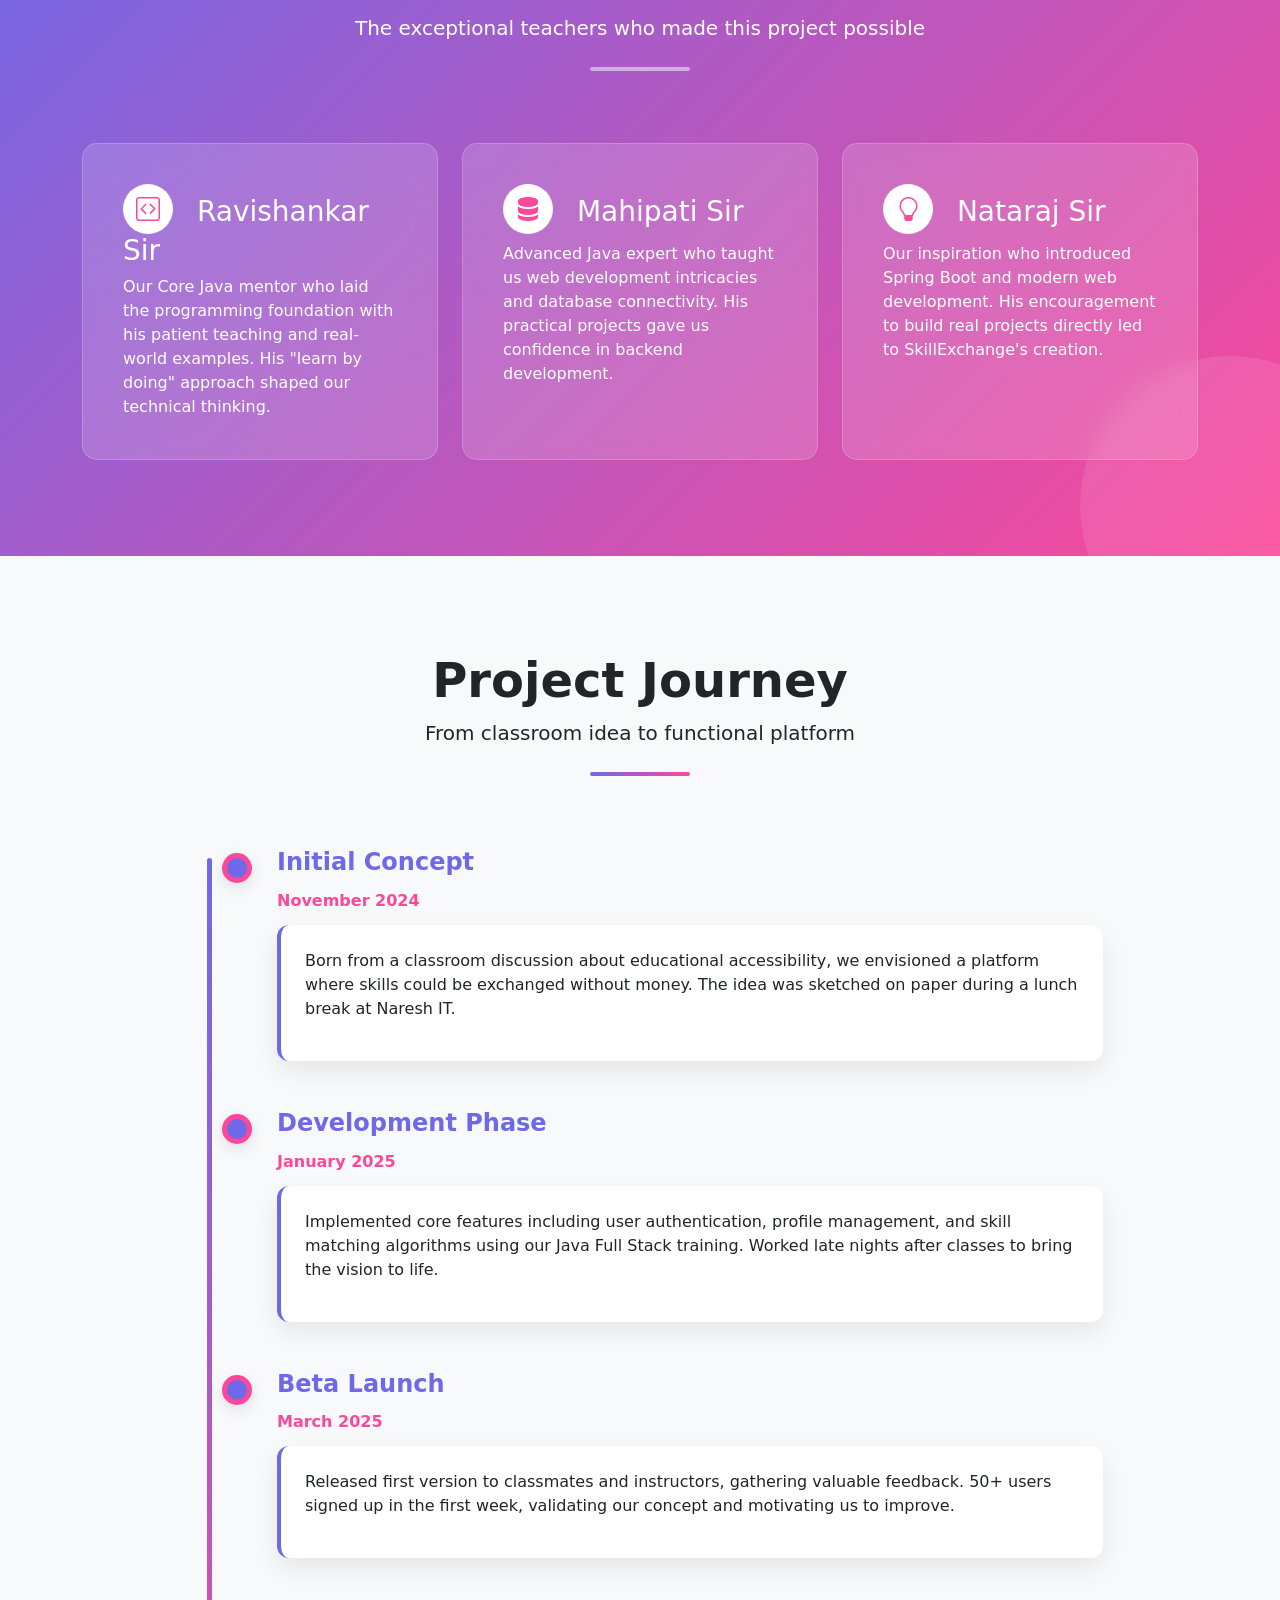
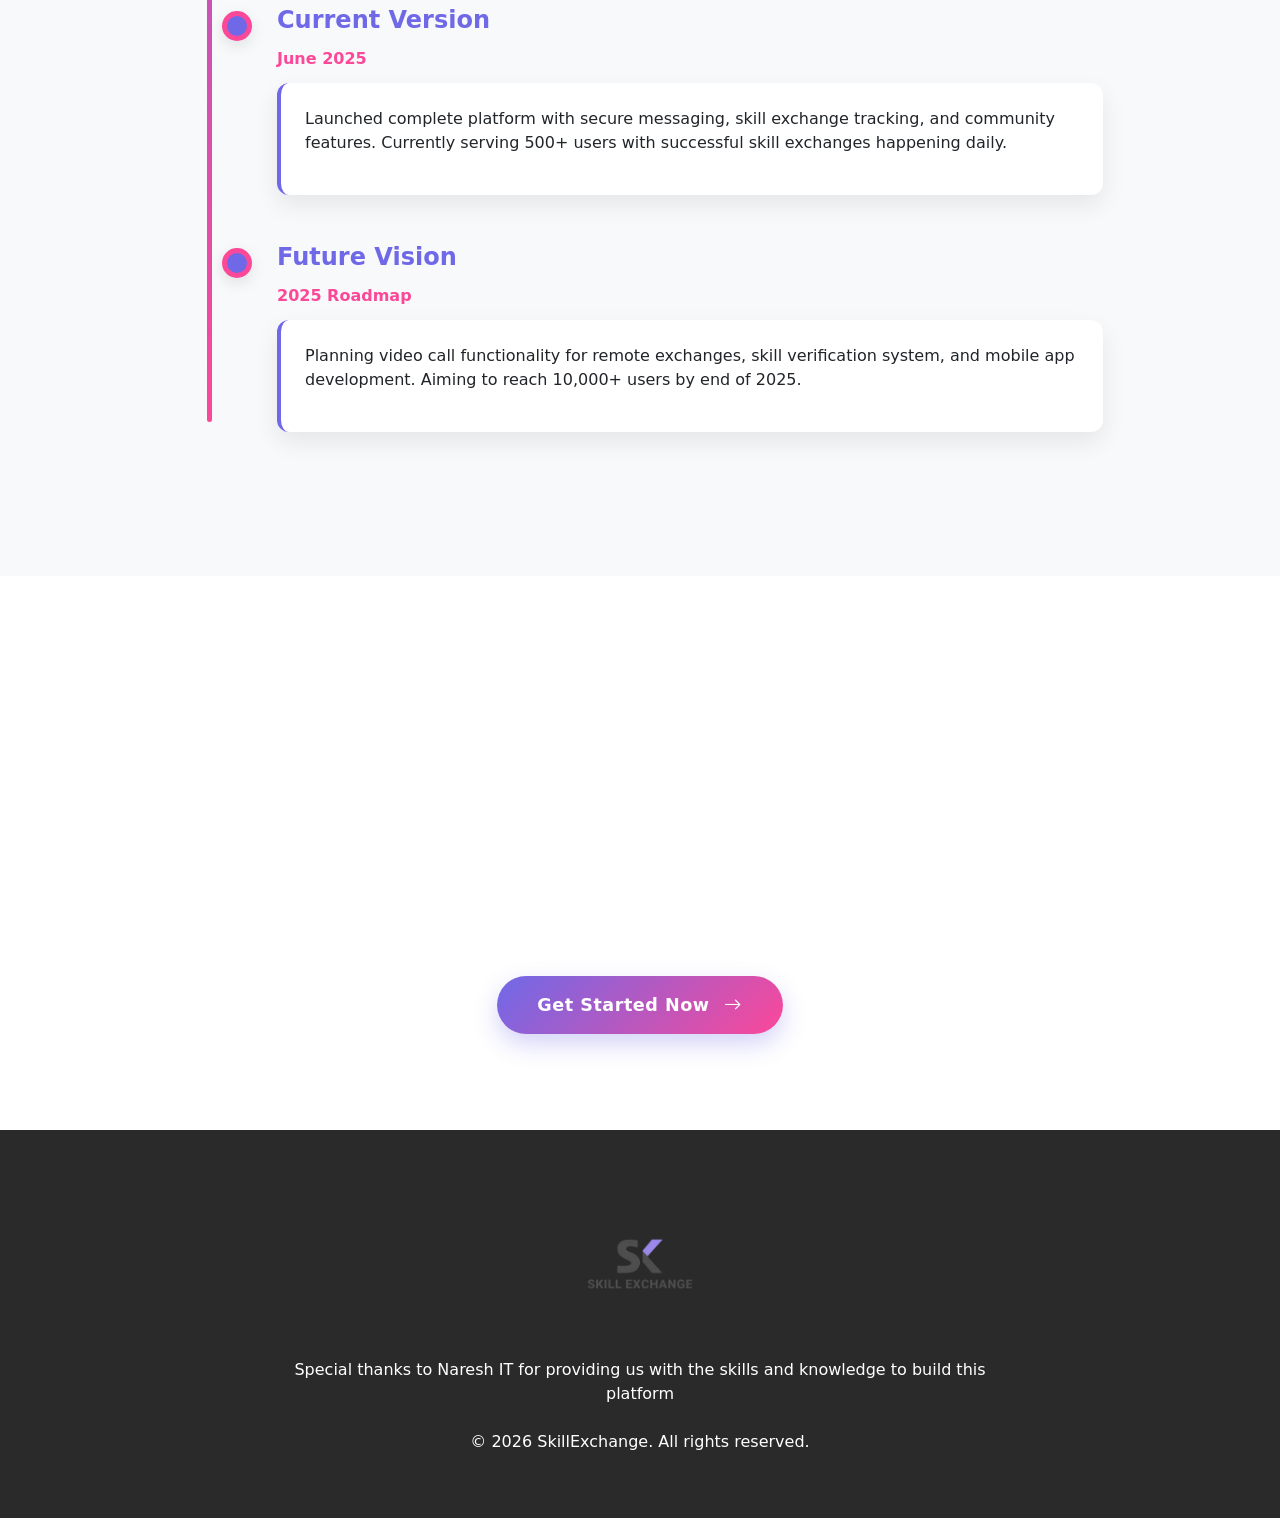
==== commit 569d2435: "Update about.html" ====
--- a/src/main/webapp/public/html/about.html
+++ b/src/main/webapp/public/html/about.html
@@ -492,7 +492,7 @@
           </div>
           <h4 class="fw-bold mb-2">Shubham Deshmukh</h4>
           <p class="text-muted mb-3">Cloud and DevOps</p>
-          <p class="mb-0">Bridged frontend and backend systems while implementing key functional components.</p>
+          <p class="mb-0">Implemented and managed cloud infrastructure, CI/CD pipelines, deployment automation, and DevOps practices to improve system reliability, scalability, and delivery efficiency.</p>
         </div>
       </div>
       
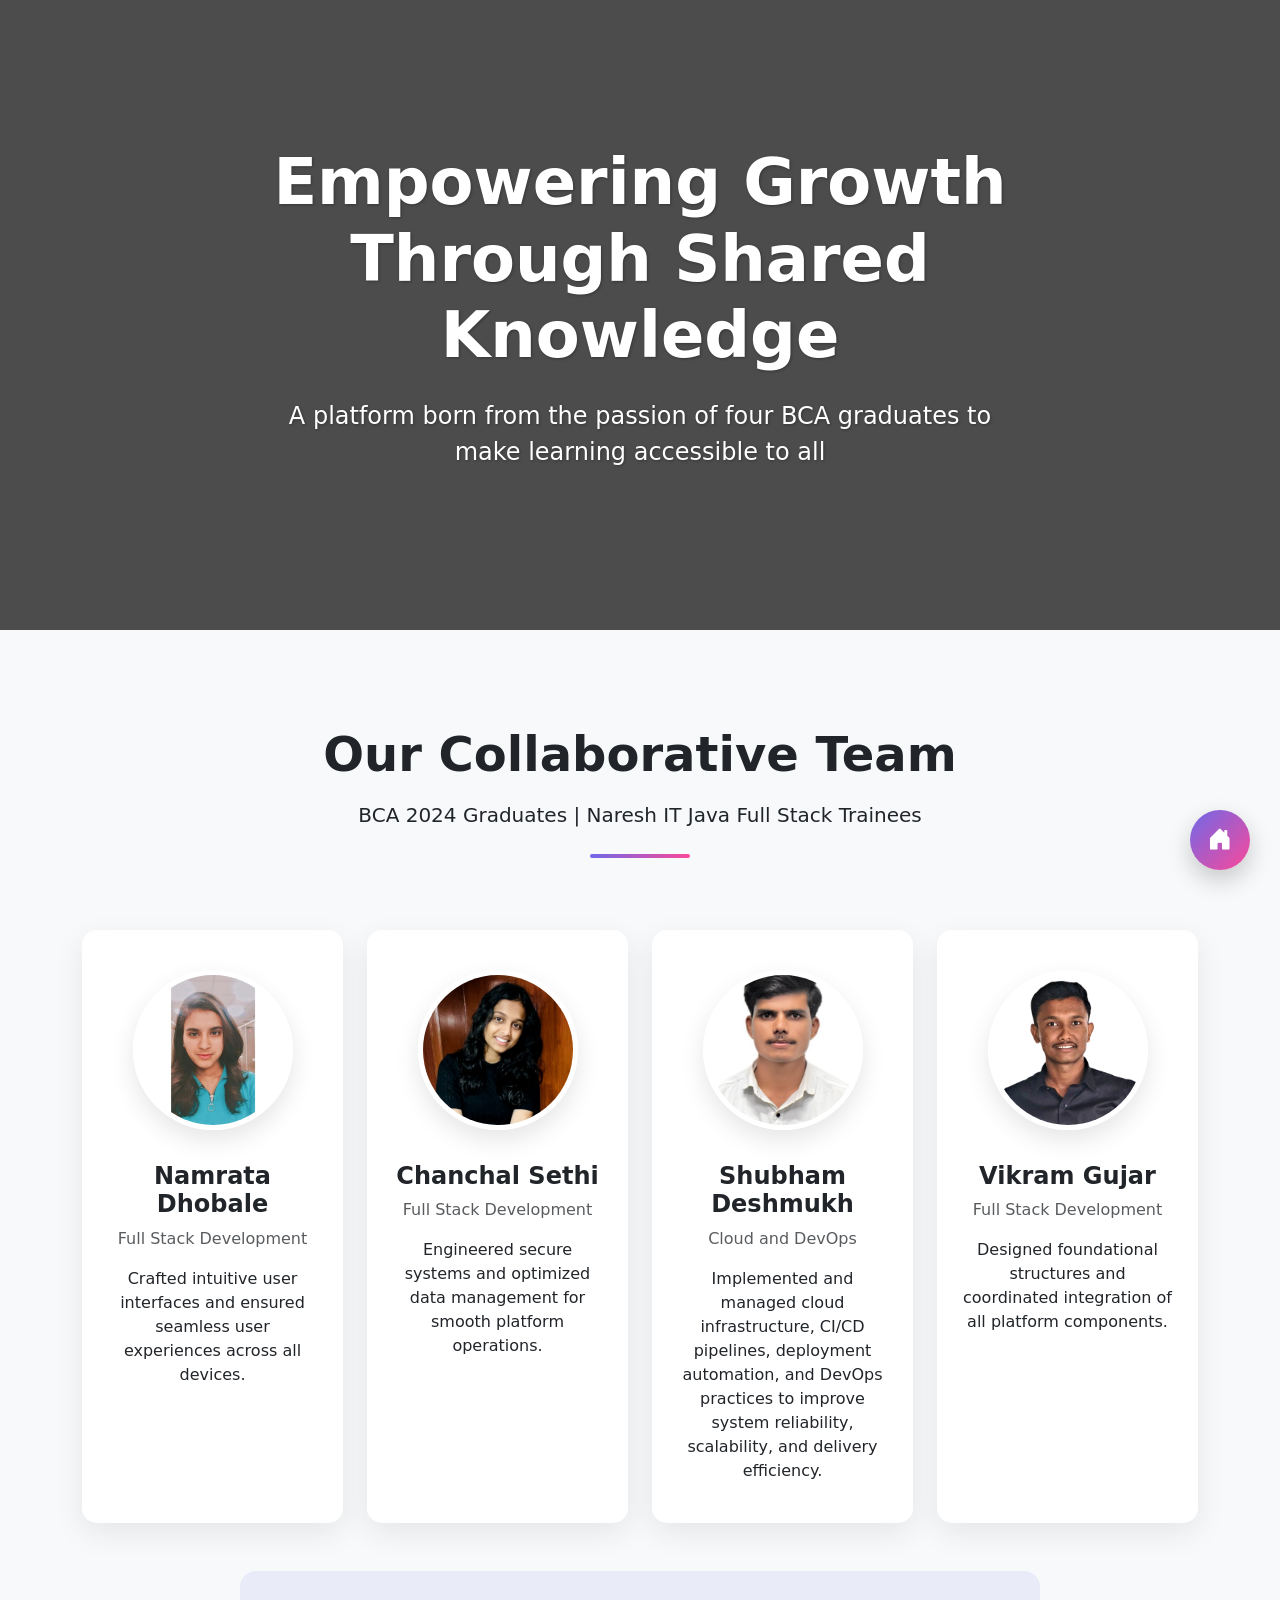
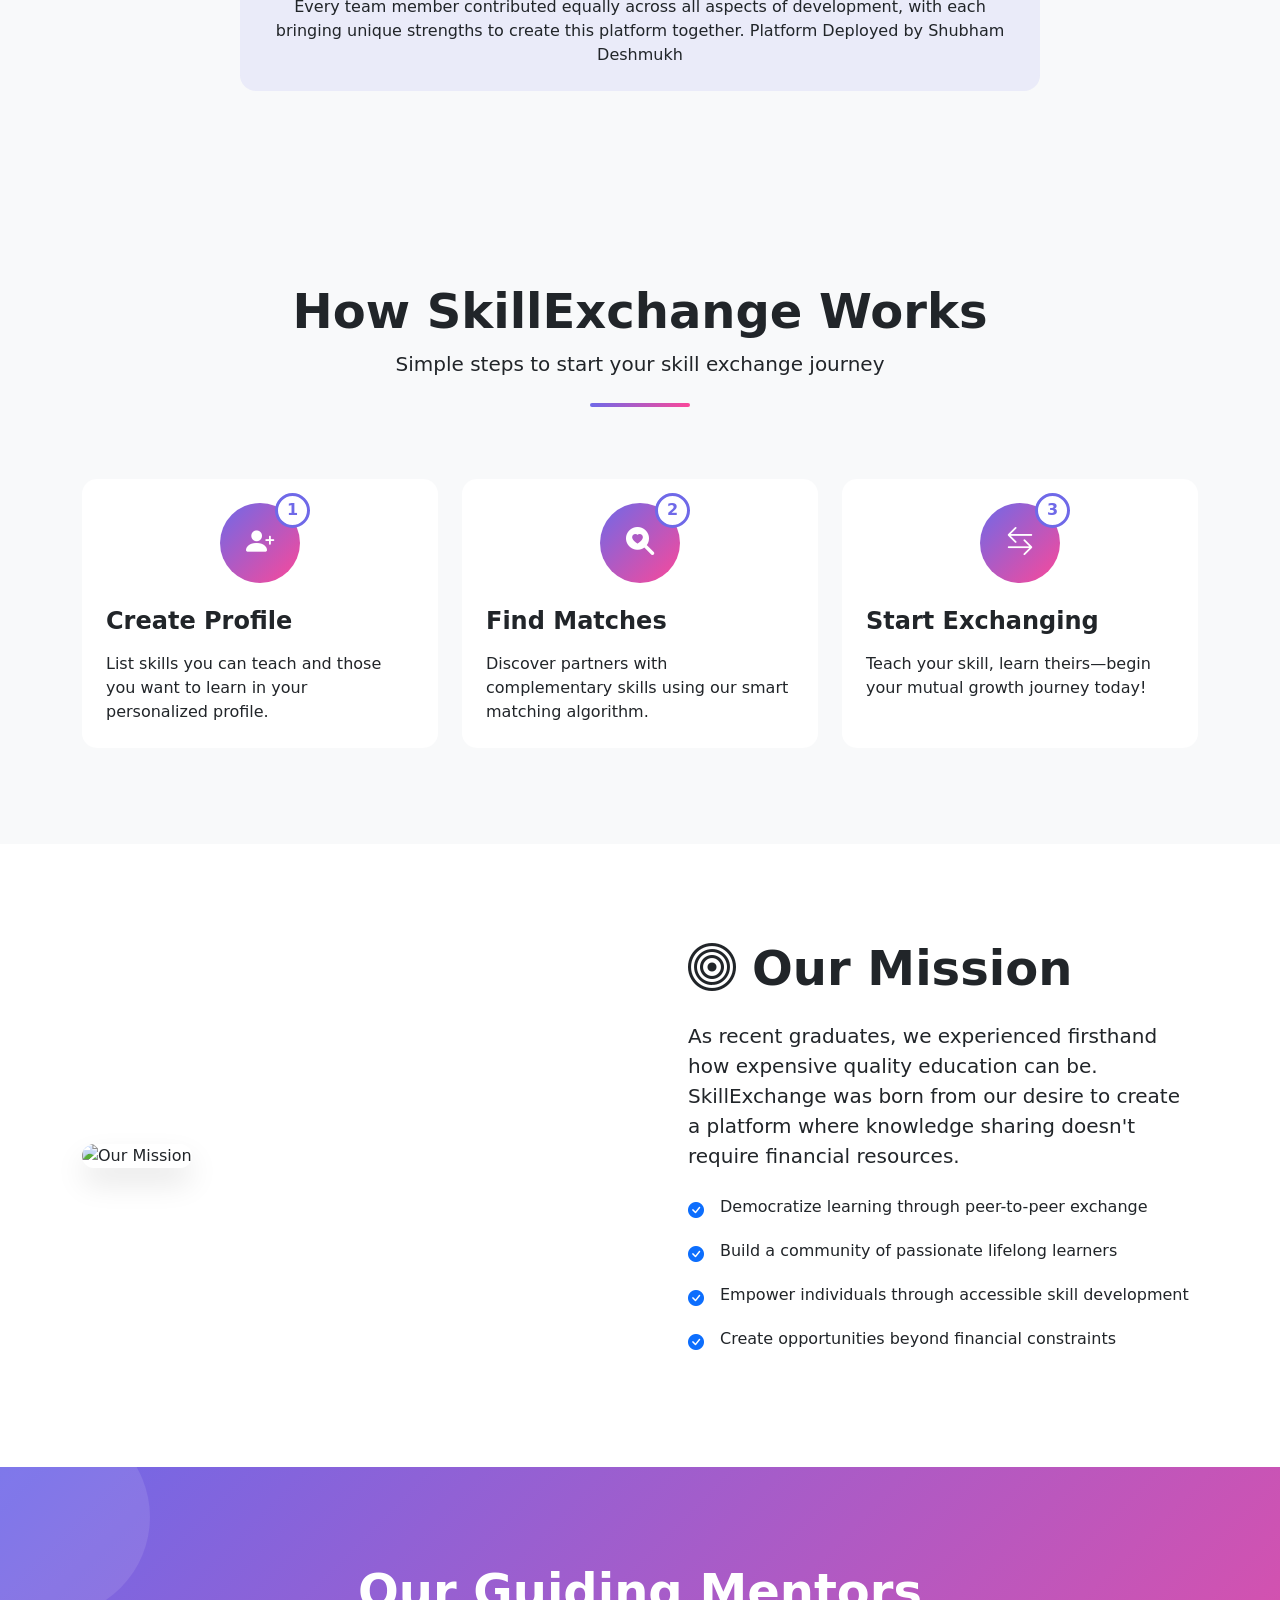
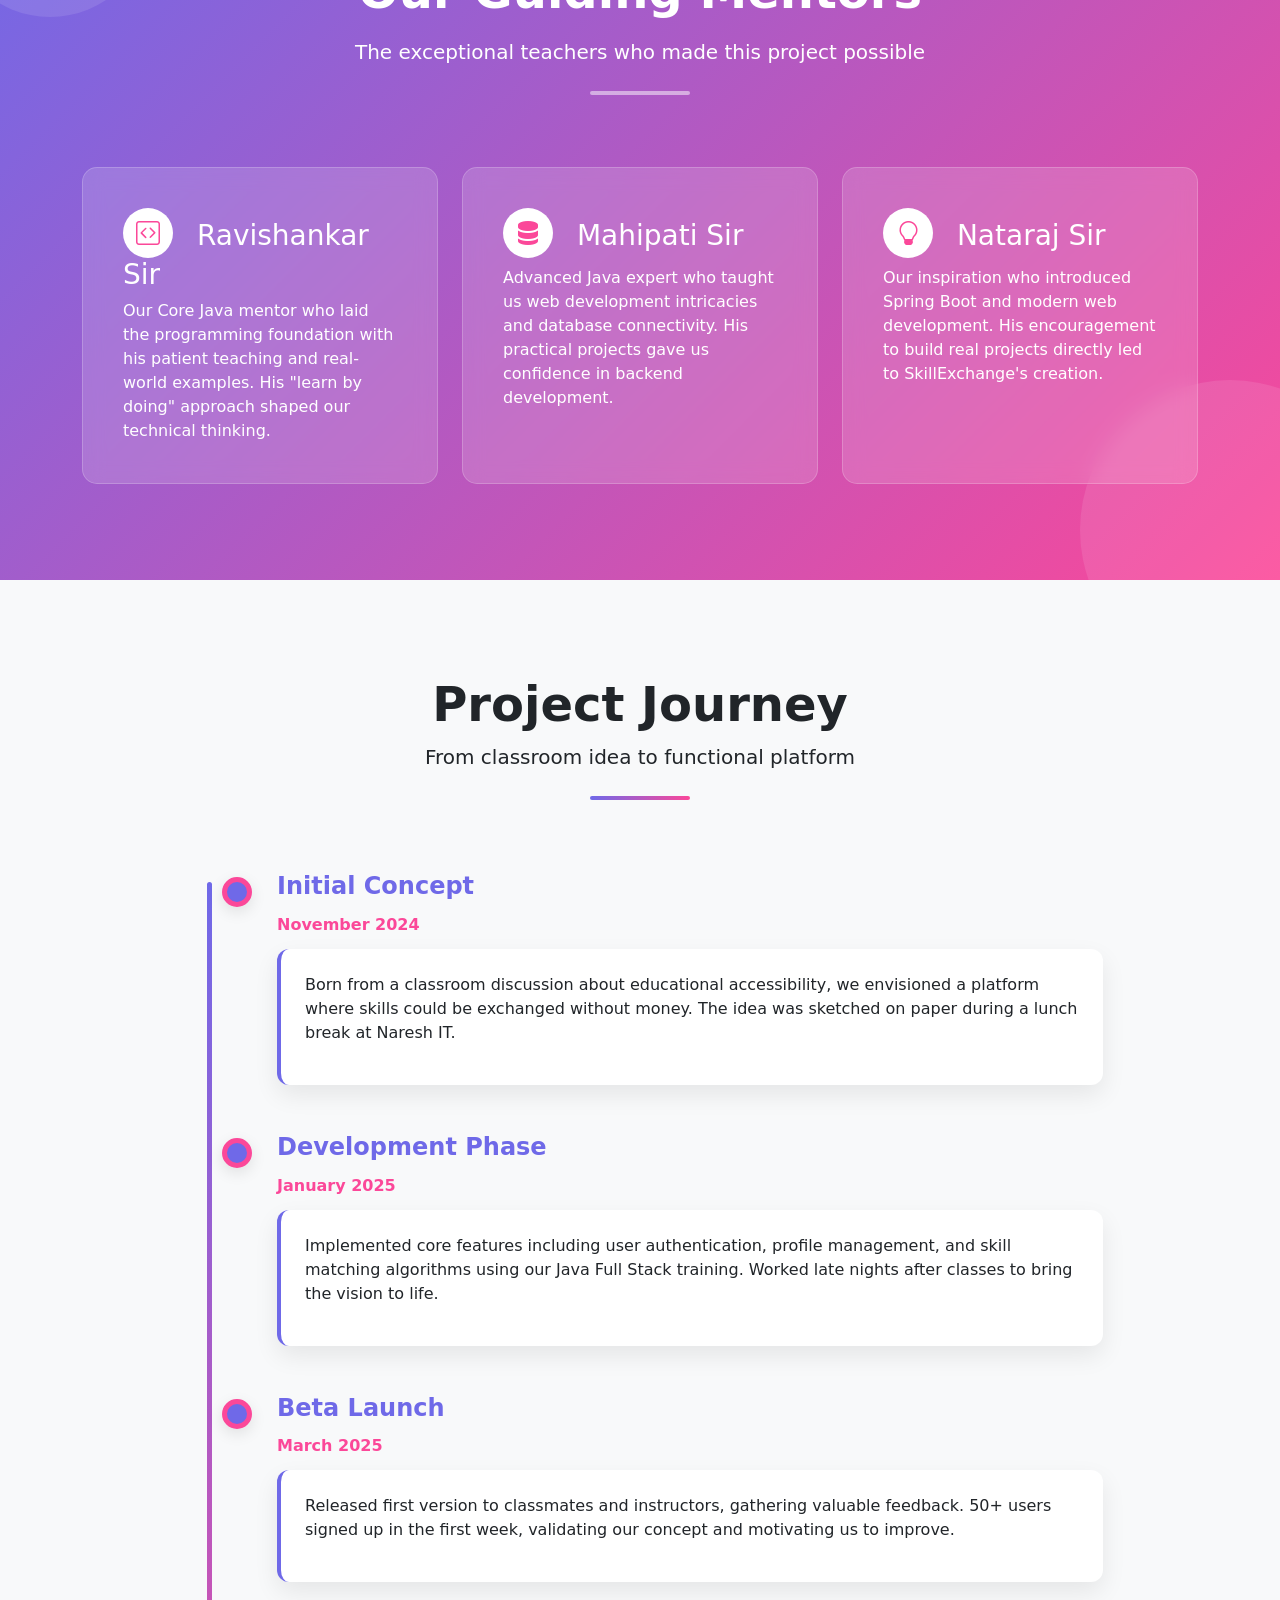
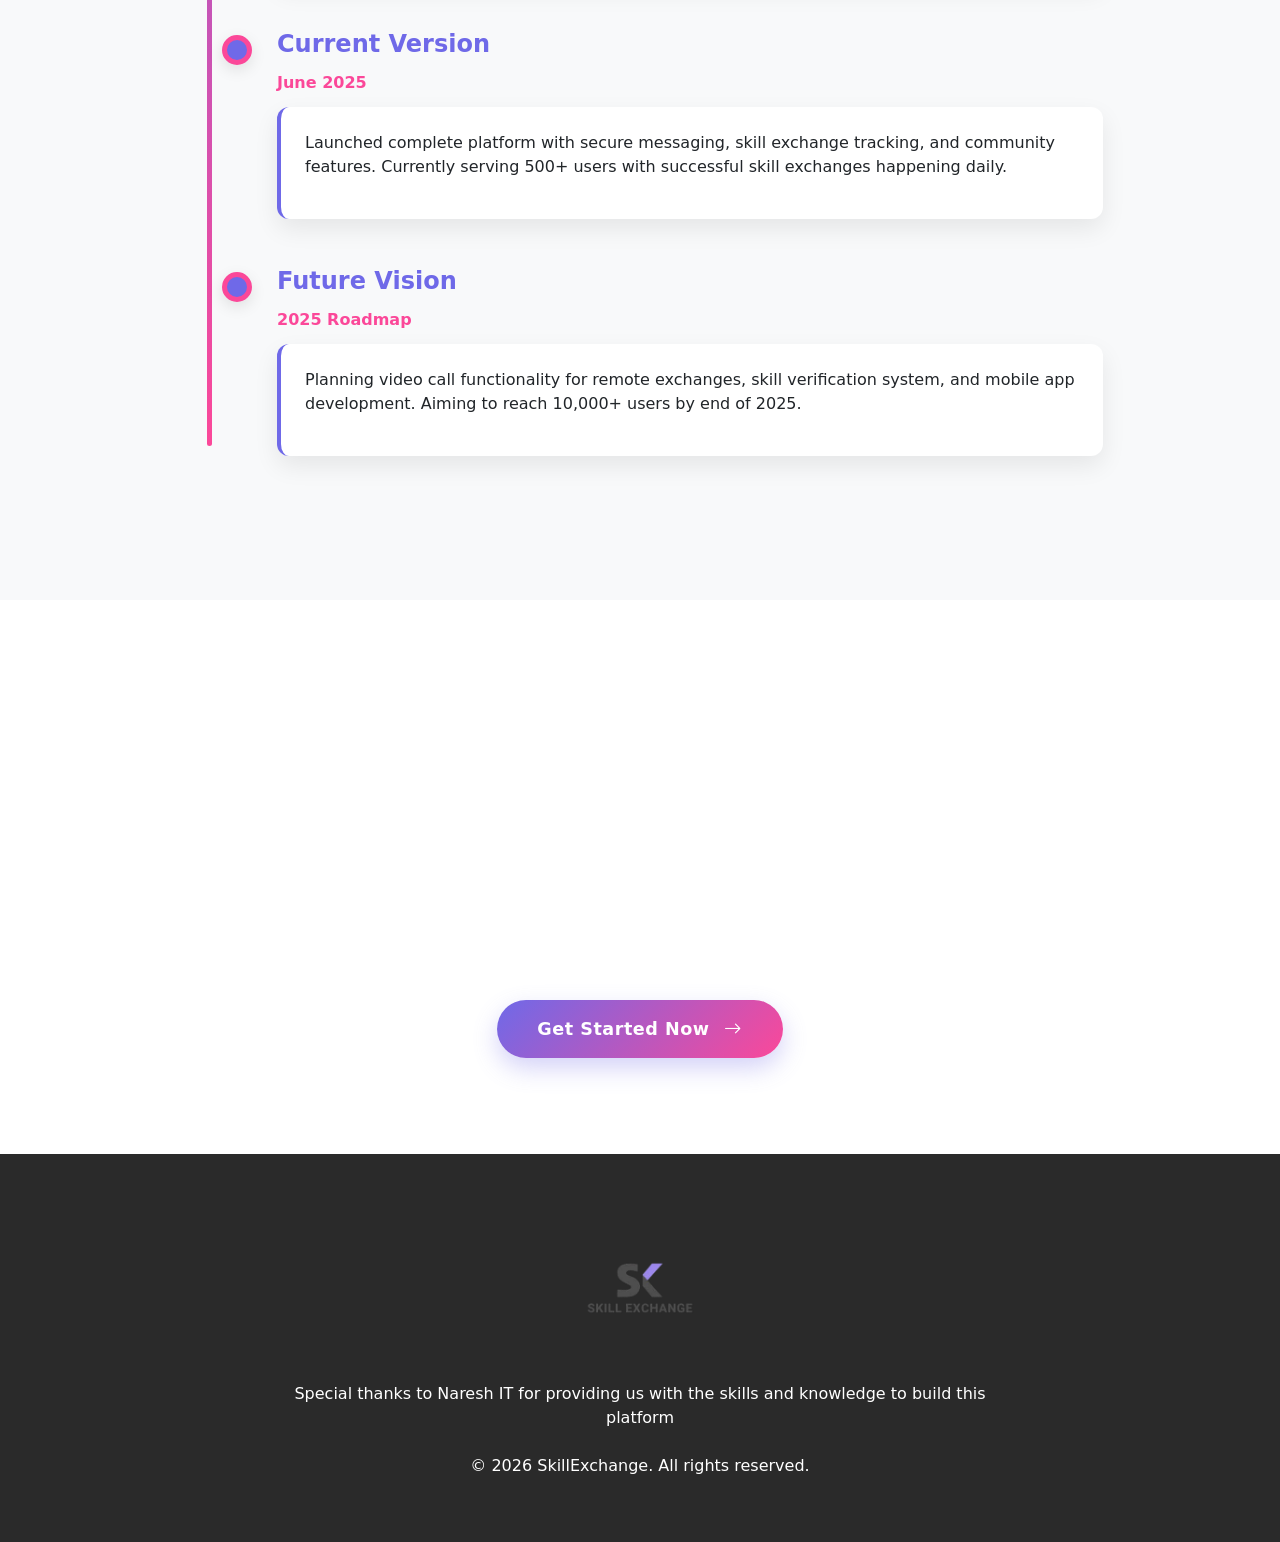
==== commit a57ac4a4: "Update about.html" ====
--- a/src/main/webapp/public/html/about.html
+++ b/src/main/webapp/public/html/about.html
@@ -512,7 +512,9 @@
     <div class="row mt-5">
       <div class="col-12 text-center">
         <div class="team-note p-4 rounded-4" style="background: rgba(111, 105, 232, 0.1); max-width: 800px; margin: 0 auto;">
-          <p class="mb-0 fw-medium">Every team member contributed equally across all aspects of development, with each bringing unique strengths to create this platform together.</p>
+          <p class="mb-0 fw-medium">Every team member contributed equally across all aspects of development, with each bringing unique strengths to create this platform together.
+
+Platform Deployed by Shubham Deshmukh</p>
         </div>
       </div>
     </div>
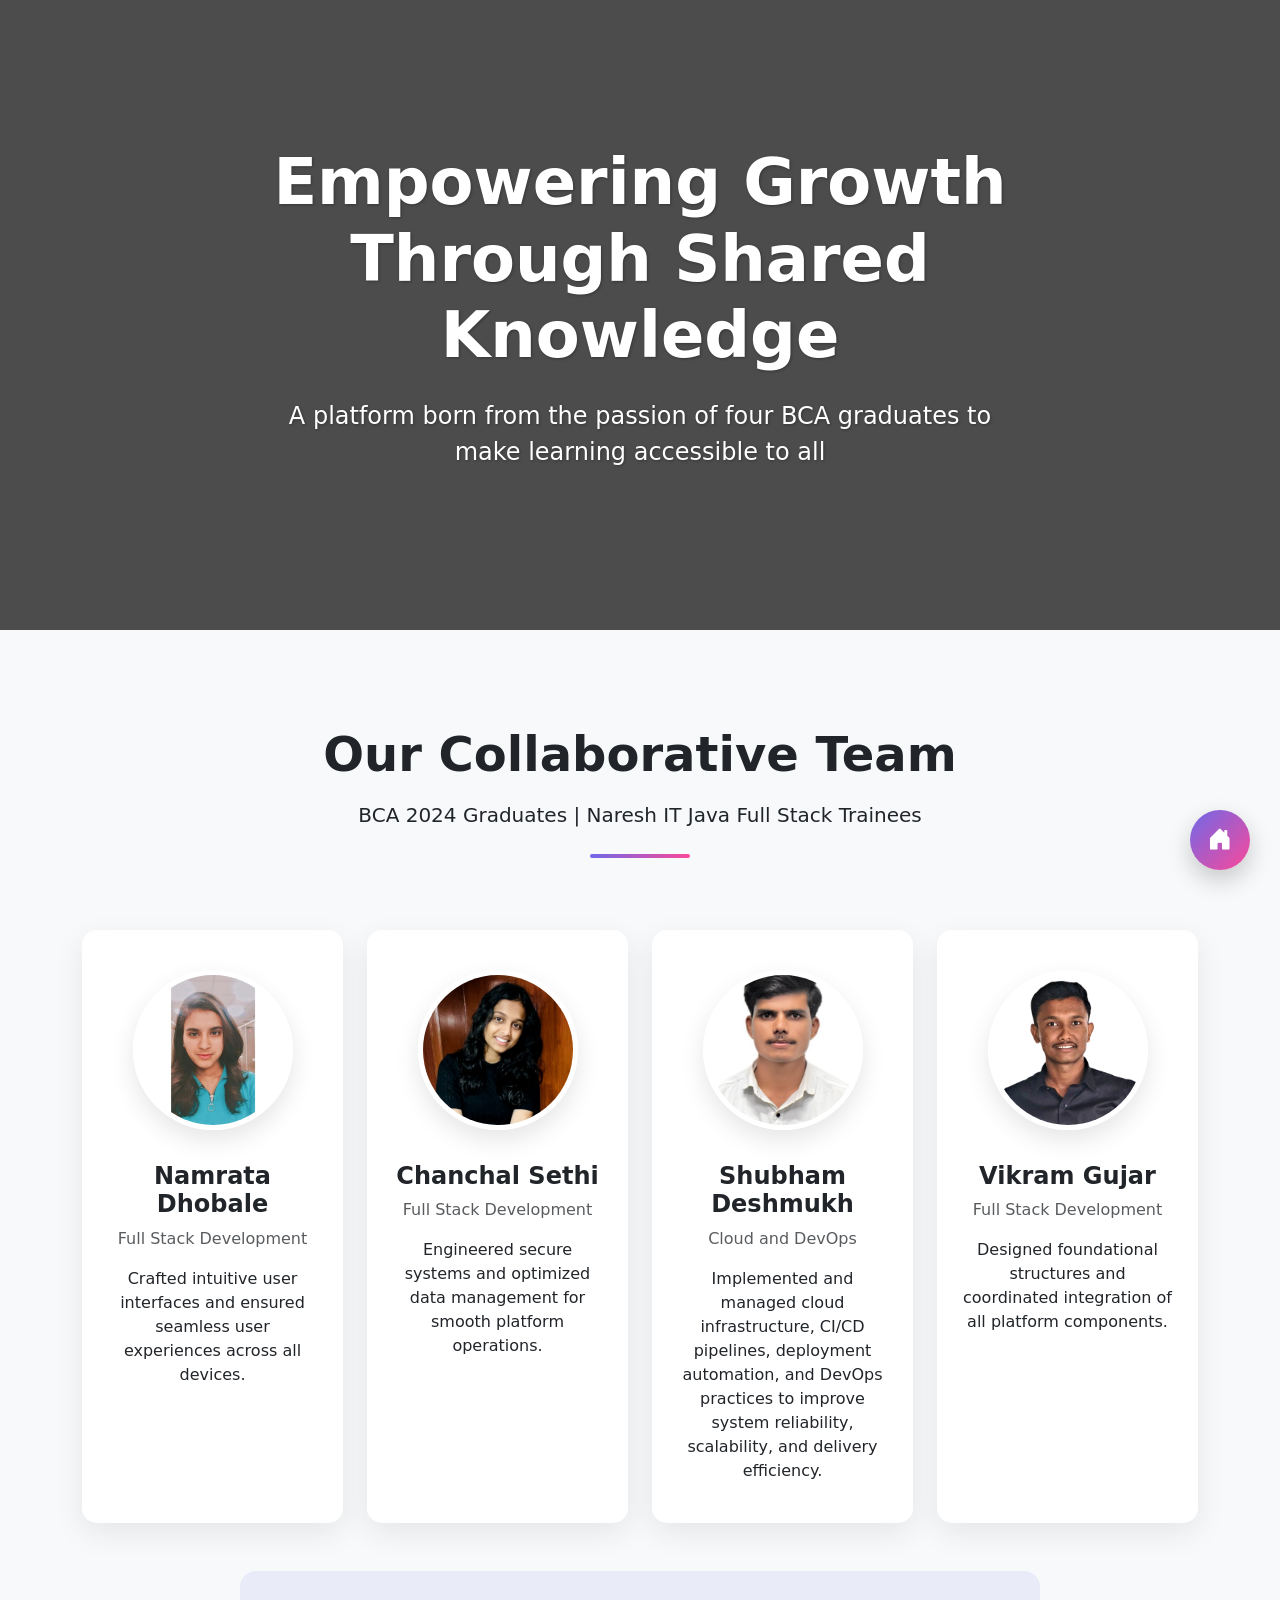
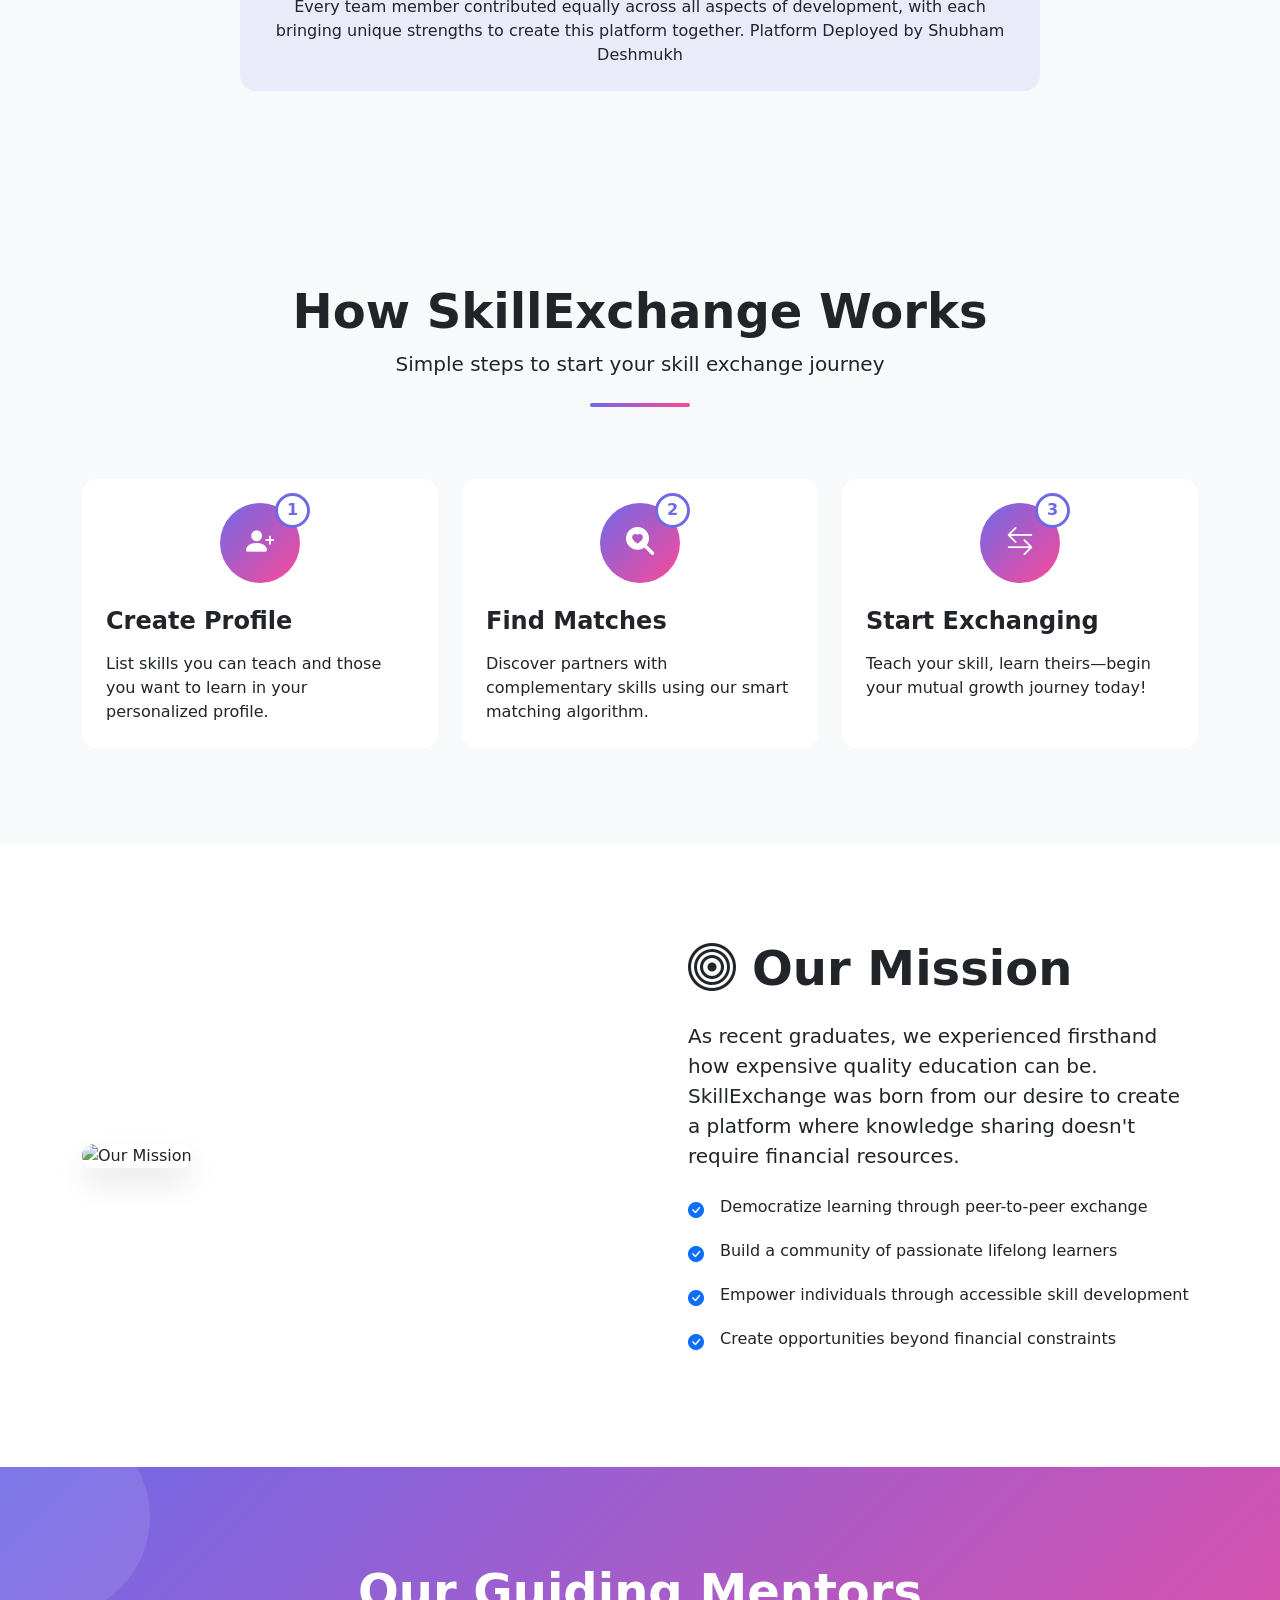
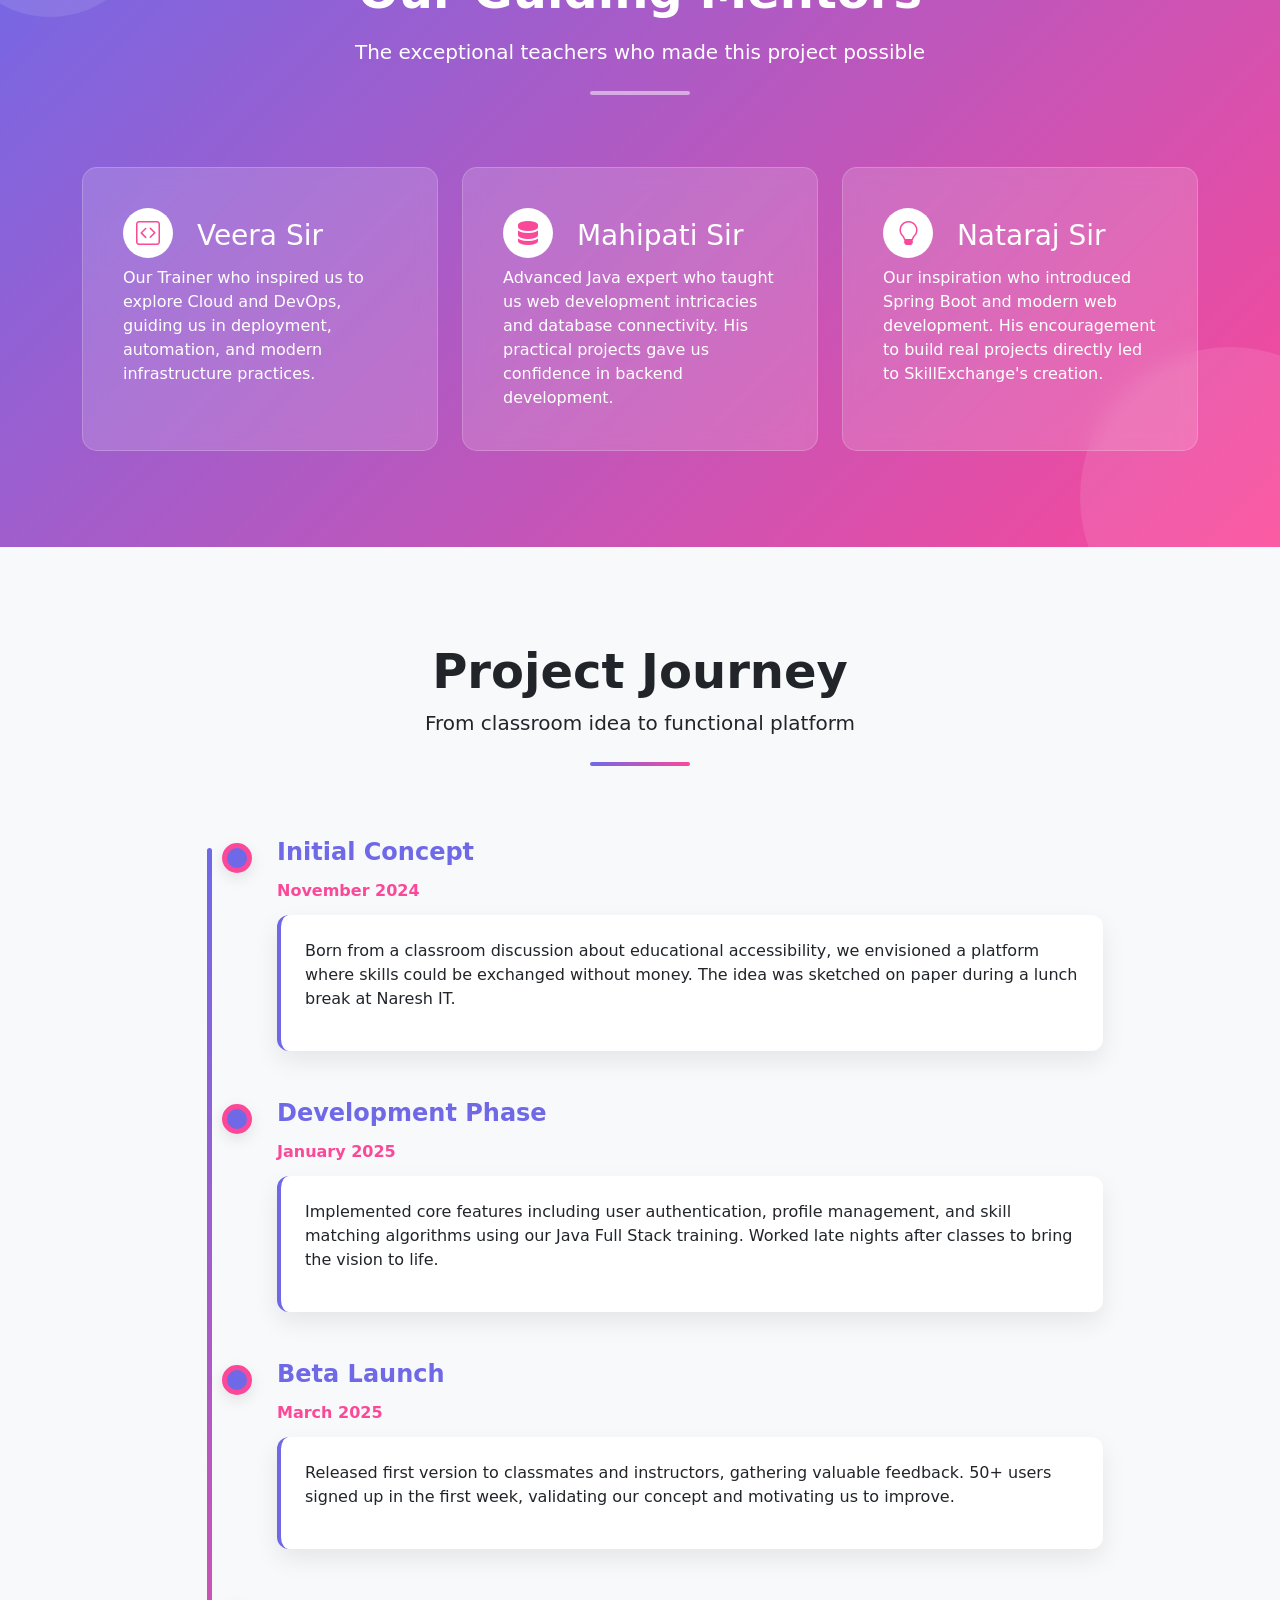
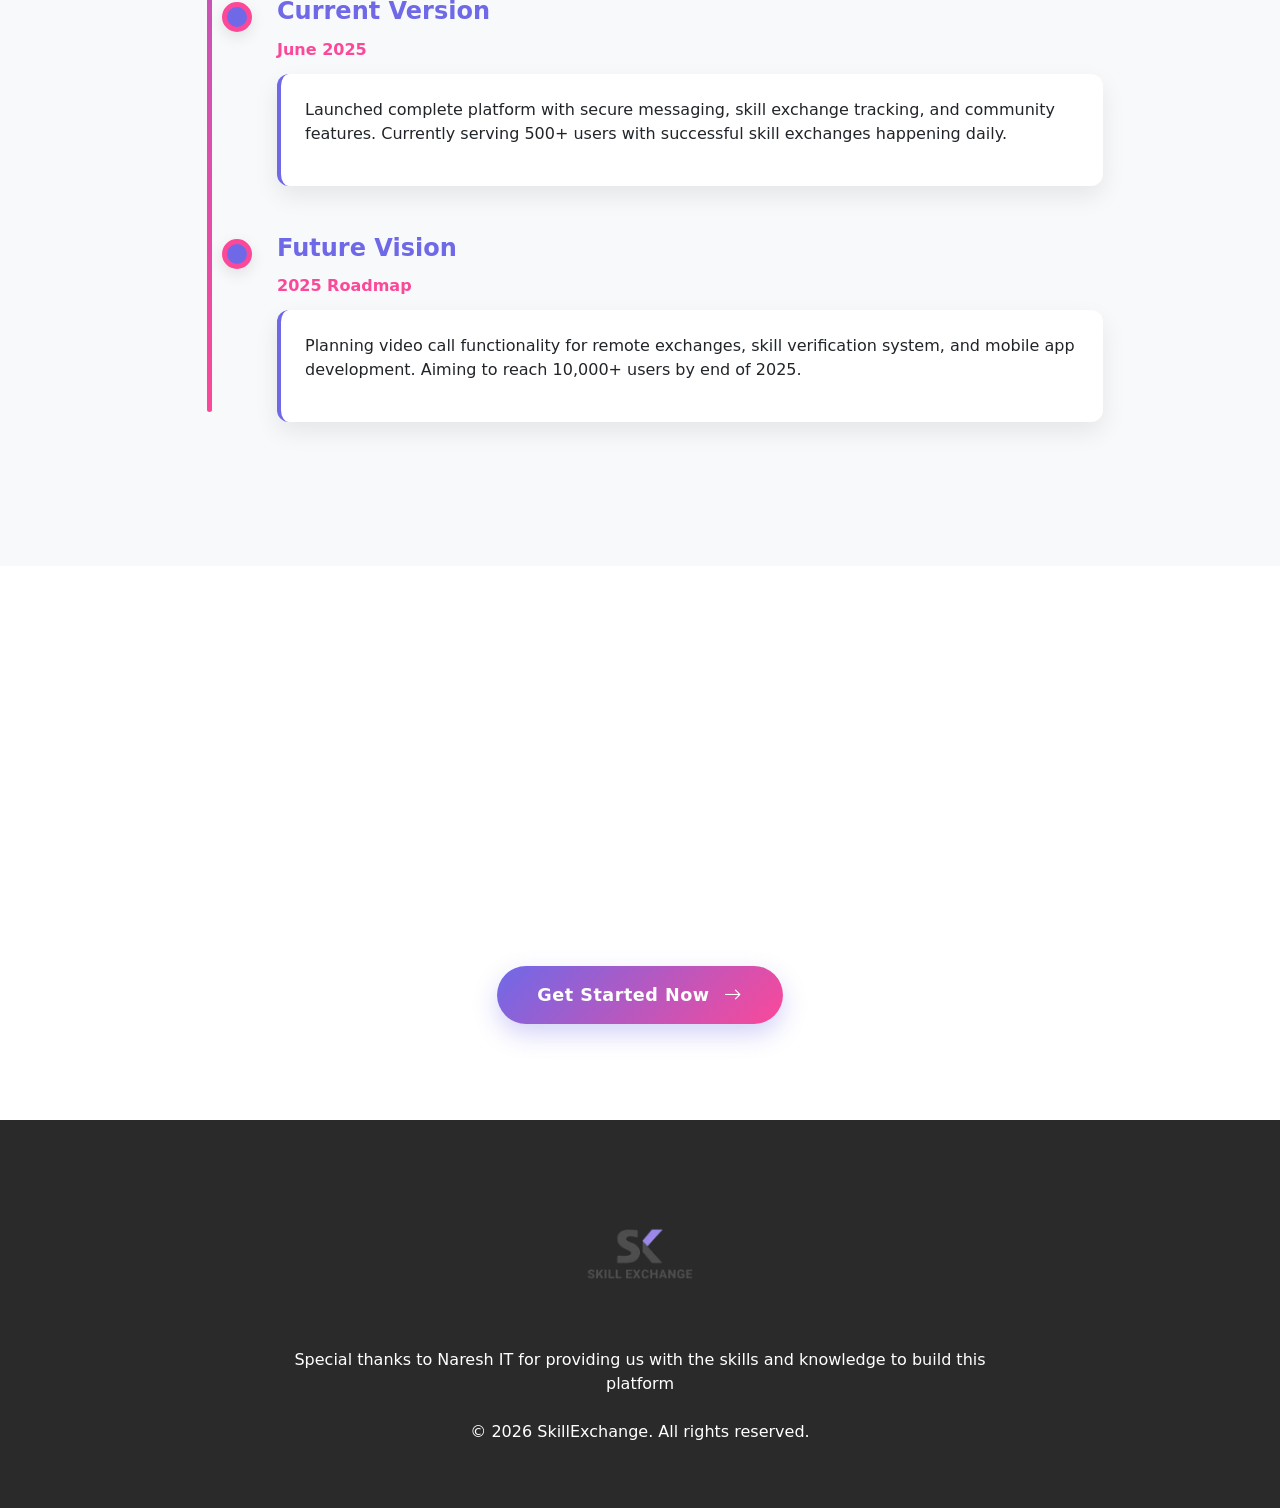
==== commit b4265f71: "Update about.html" ====
--- a/src/main/webapp/public/html/about.html
+++ b/src/main/webapp/public/html/about.html
@@ -613,8 +613,8 @@
       <div class="row g-4">
         <div class="col-md-4">
           <div class="mentor-card">
-            <h3><i class="bi bi-code-square"></i> Ravishankar Sir</h3>
-            <p class="mb-0">Our Core Java mentor who laid the programming foundation with his patient teaching and real-world examples. His "learn by doing" approach shaped our technical thinking.</p>
+            <h3><i class="bi bi-code-square"></i> Veera Sir</h3>
+            <p class="mb-0">Our Trainer who inspired us to explore Cloud and DevOps, guiding us in deployment, automation, and modern infrastructure practices.</p>
           </div>
         </div>
         
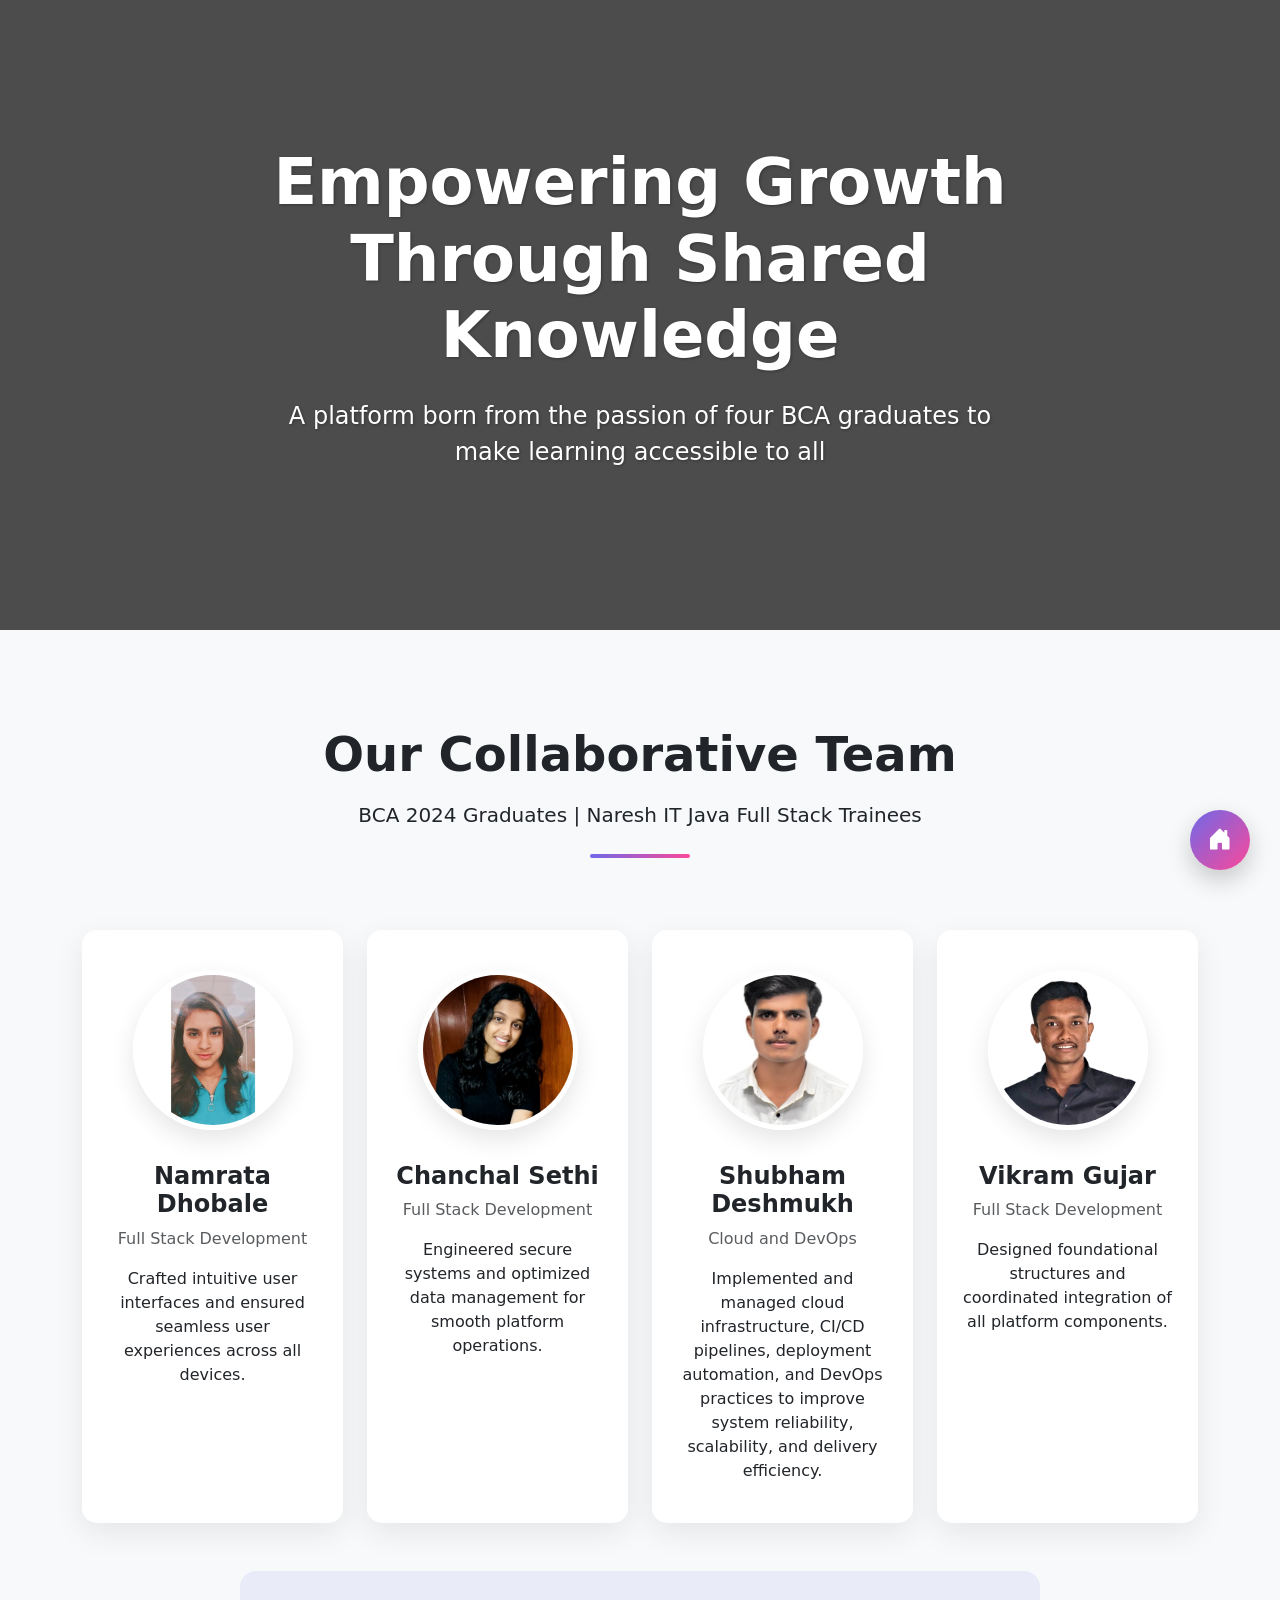
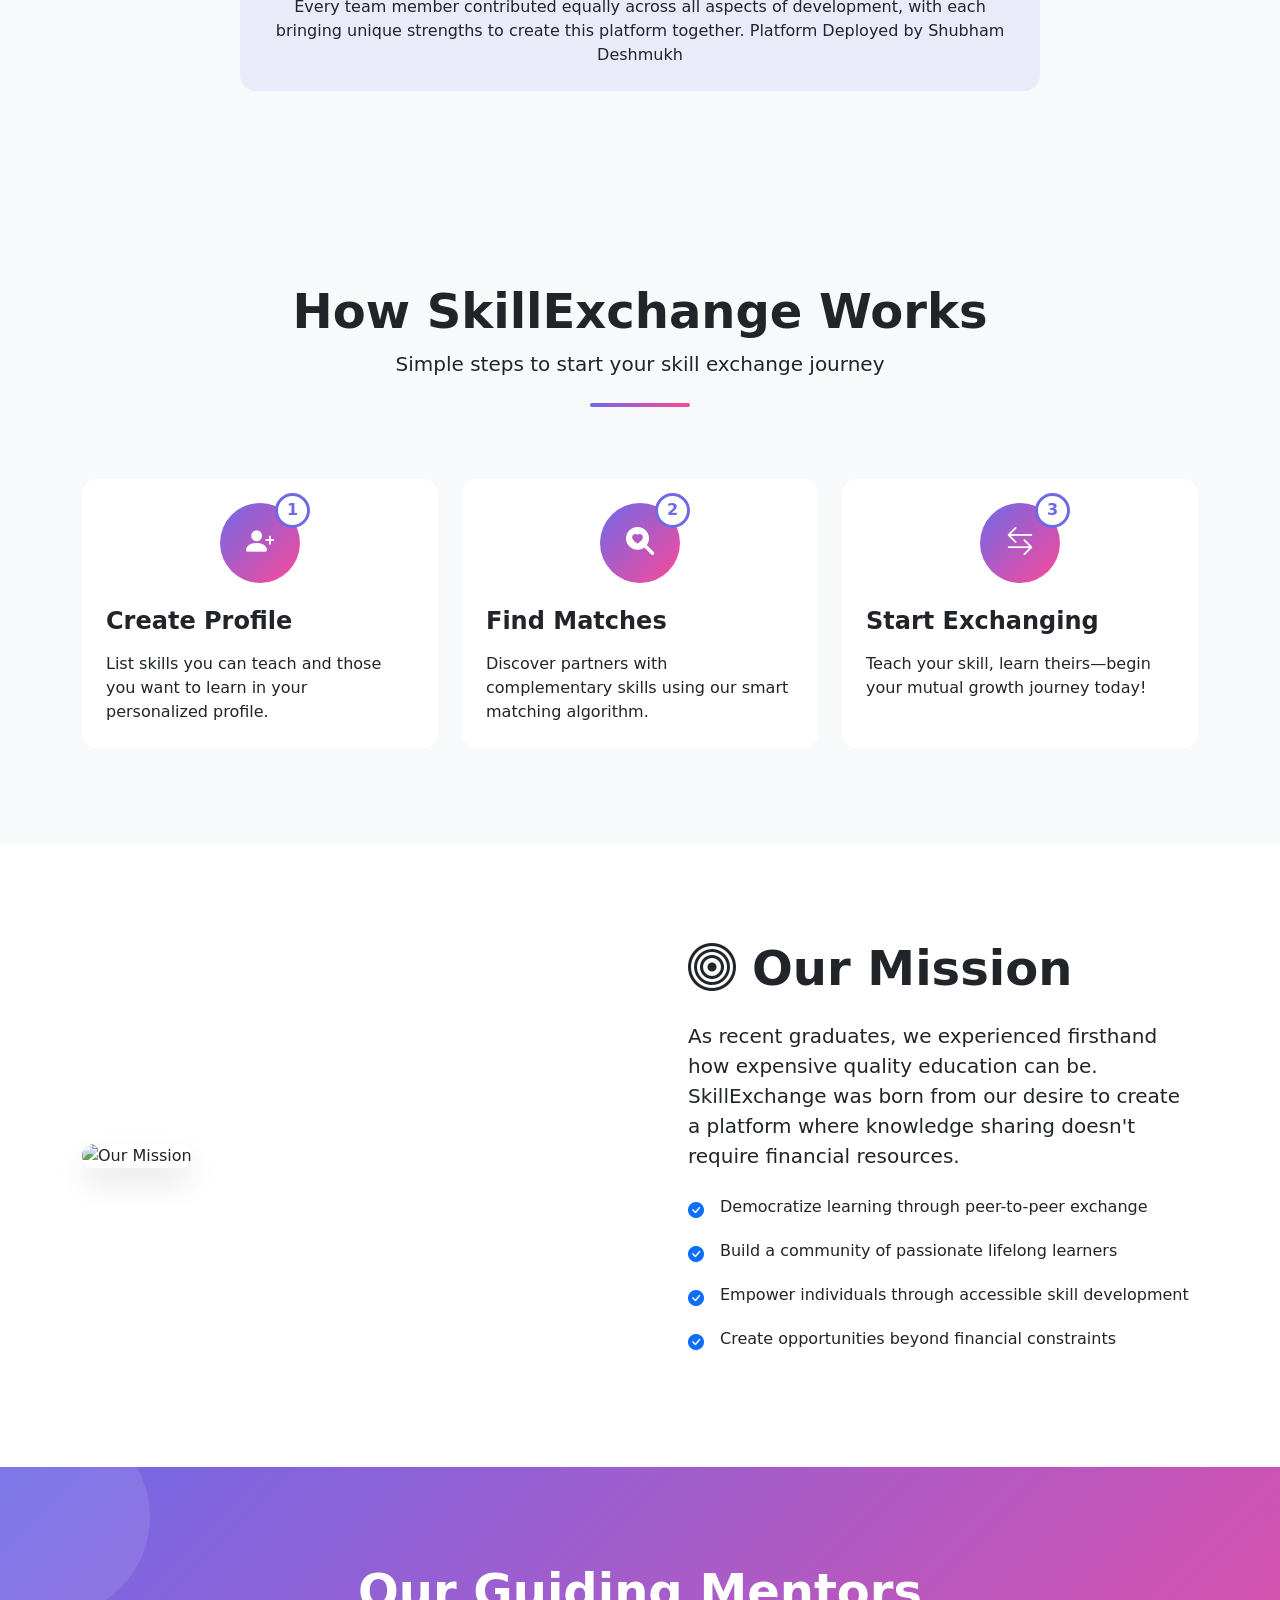
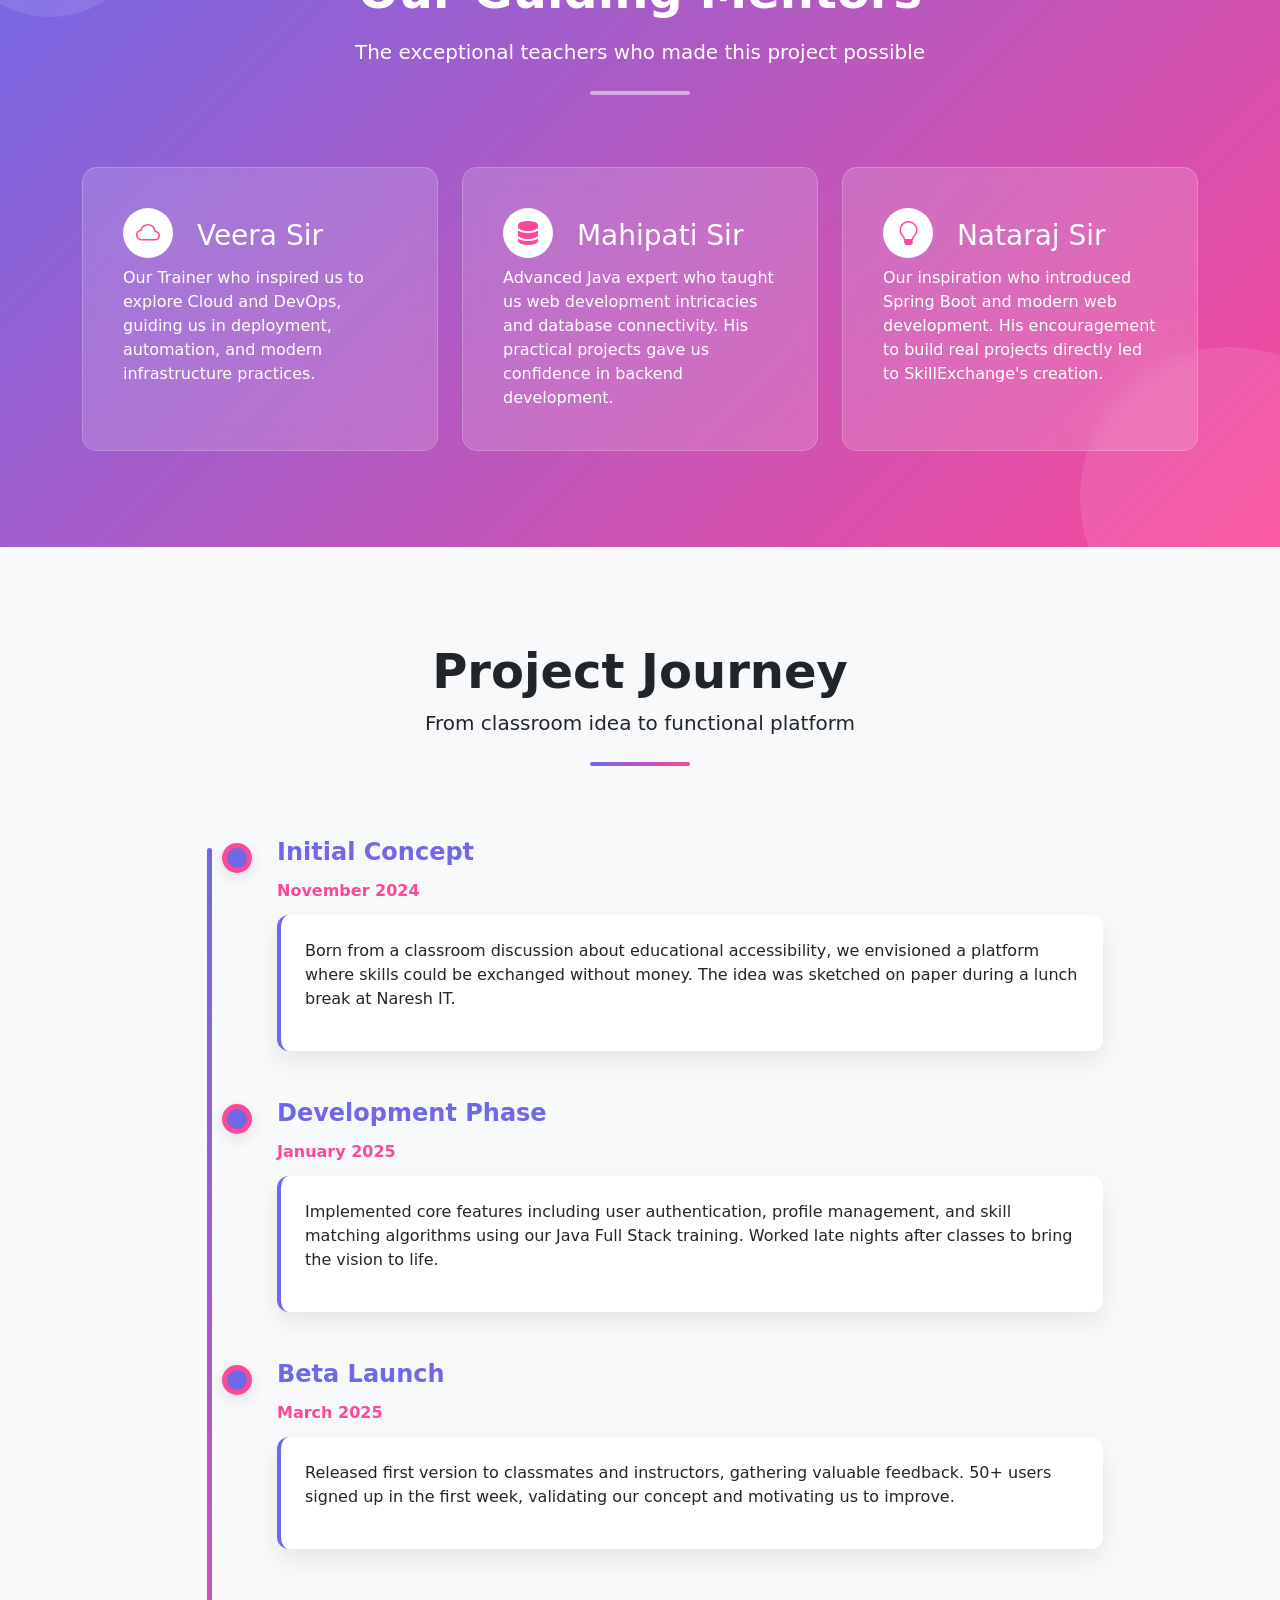
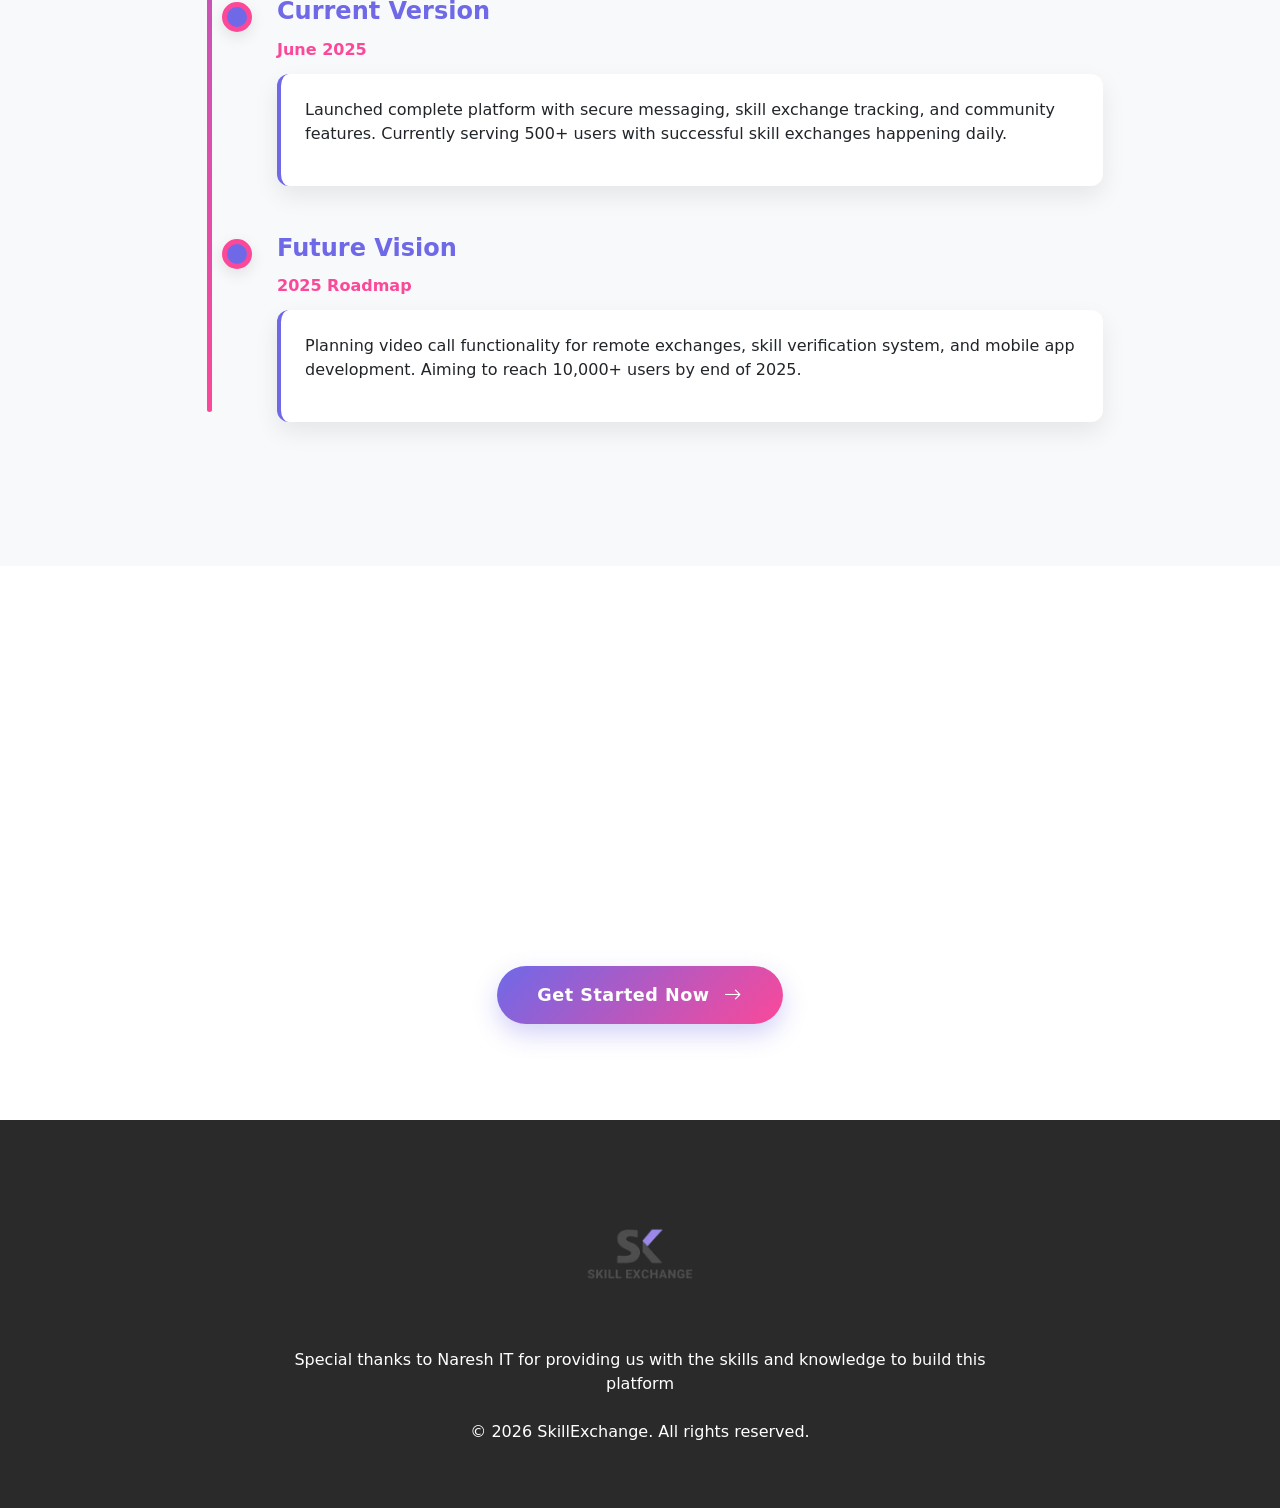
==== commit 183a710f: "Update about.html" ====
--- a/src/main/webapp/public/html/about.html
+++ b/src/main/webapp/public/html/about.html
@@ -613,7 +613,7 @@
       <div class="row g-4">
         <div class="col-md-4">
           <div class="mentor-card">
-            <h3><i class="bi bi-code-square"></i> Veera Sir</h3>
+            <h3><i class="bi bi-cloud"></i> Veera Sir</h3>
             <p class="mb-0">Our Trainer who inspired us to explore Cloud and DevOps, guiding us in deployment, automation, and modern infrastructure practices.</p>
           </div>
         </div>
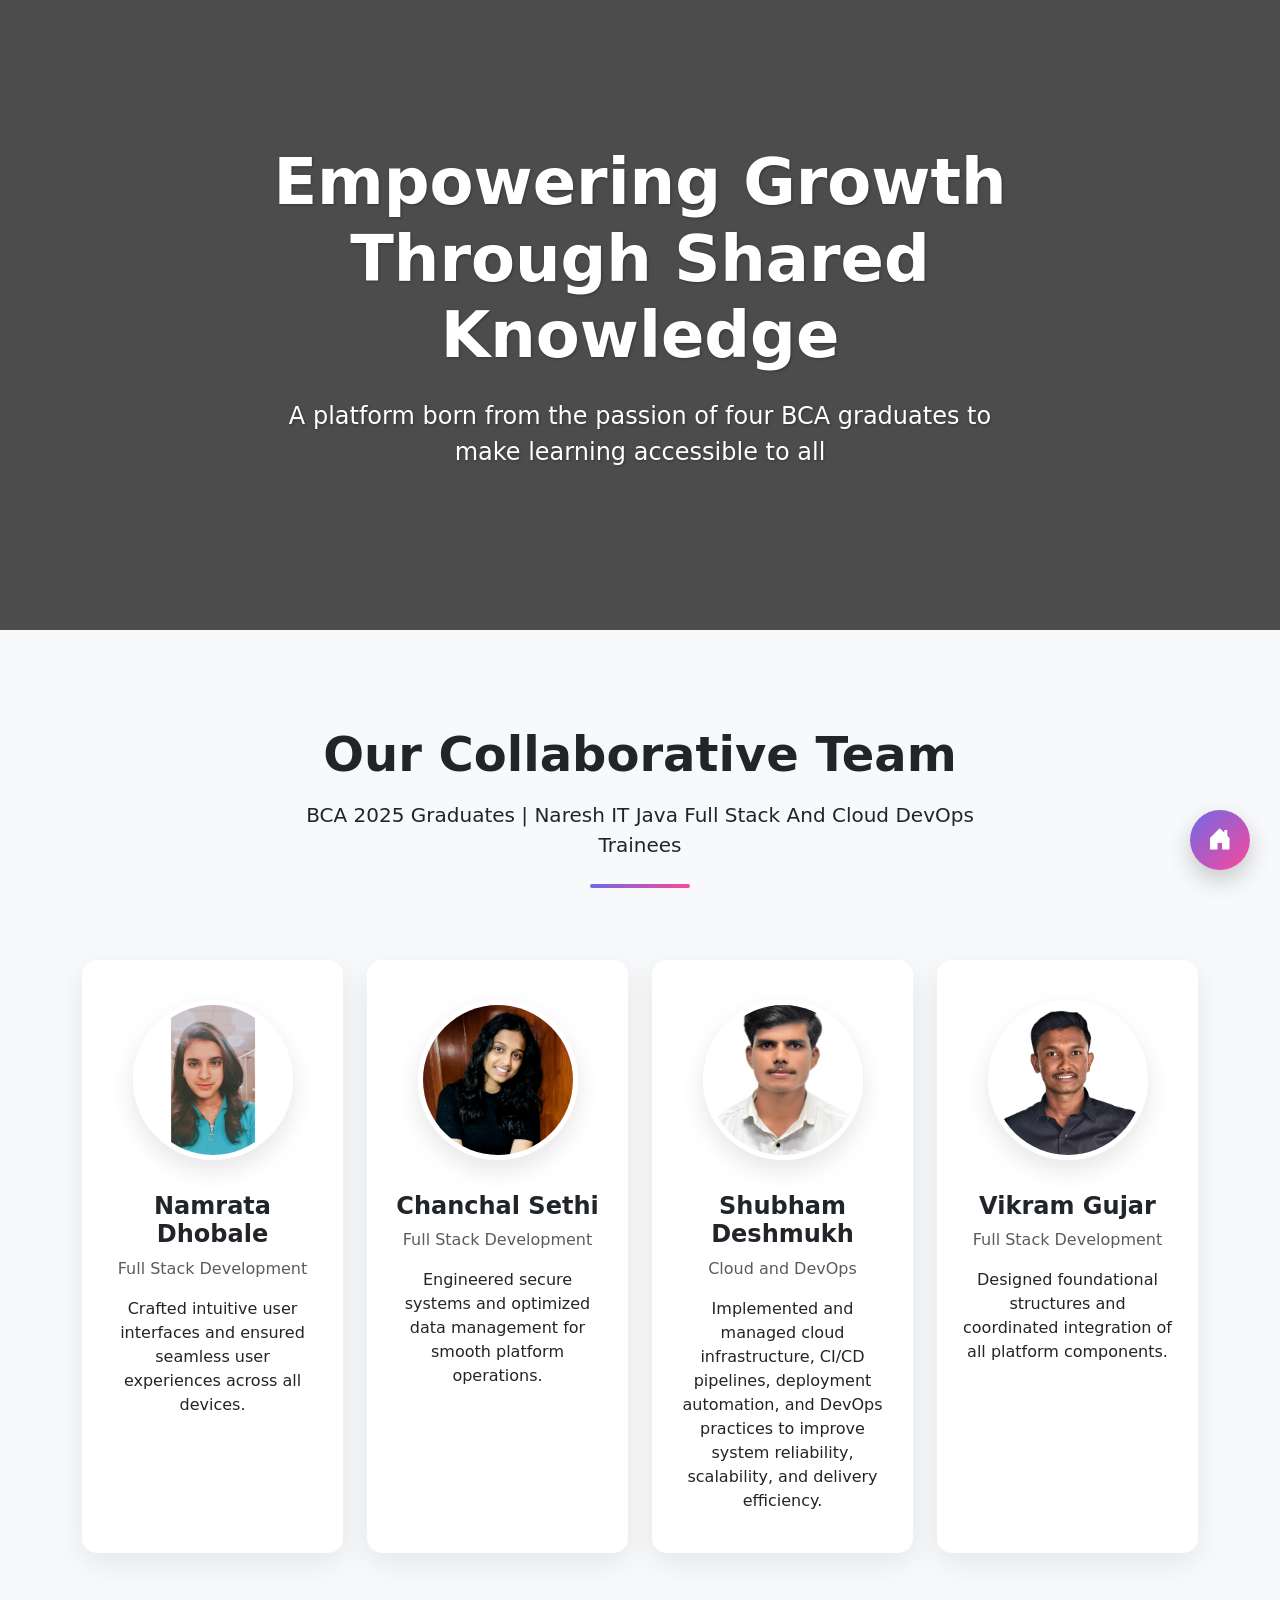
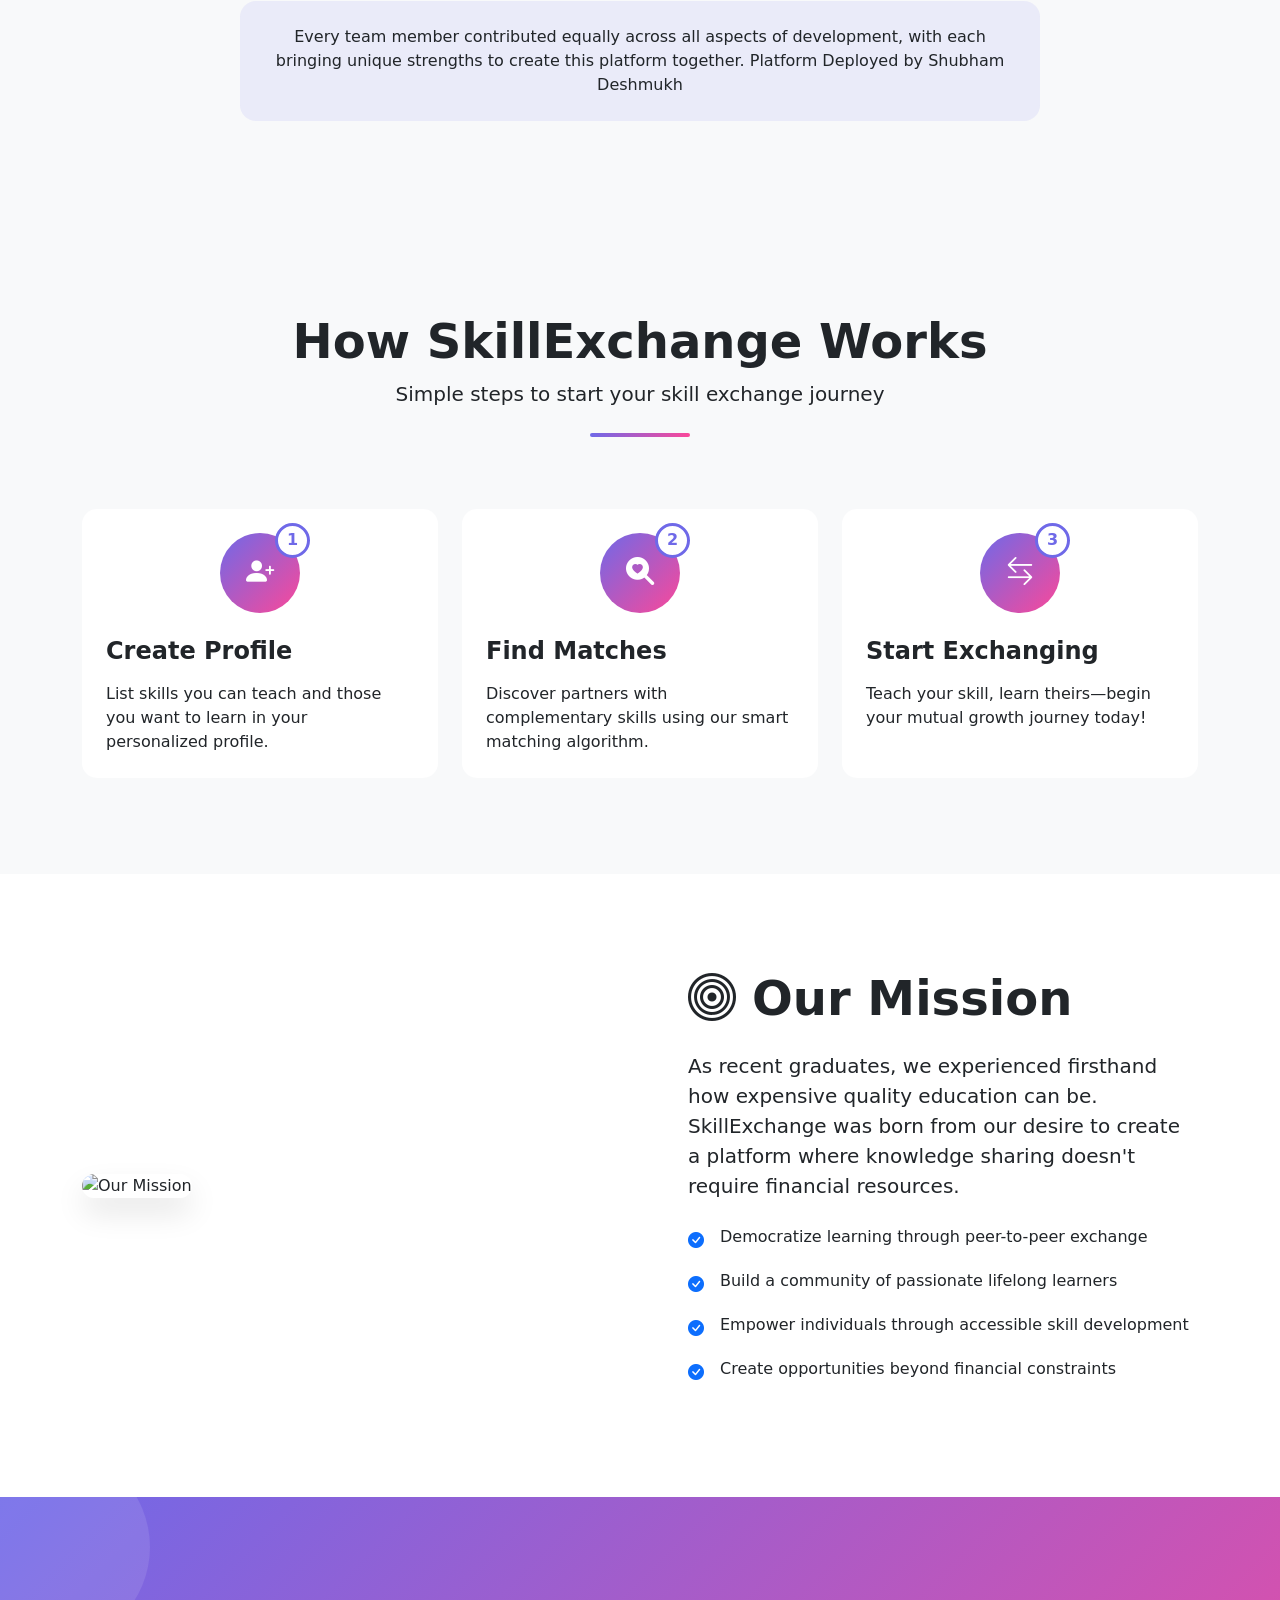
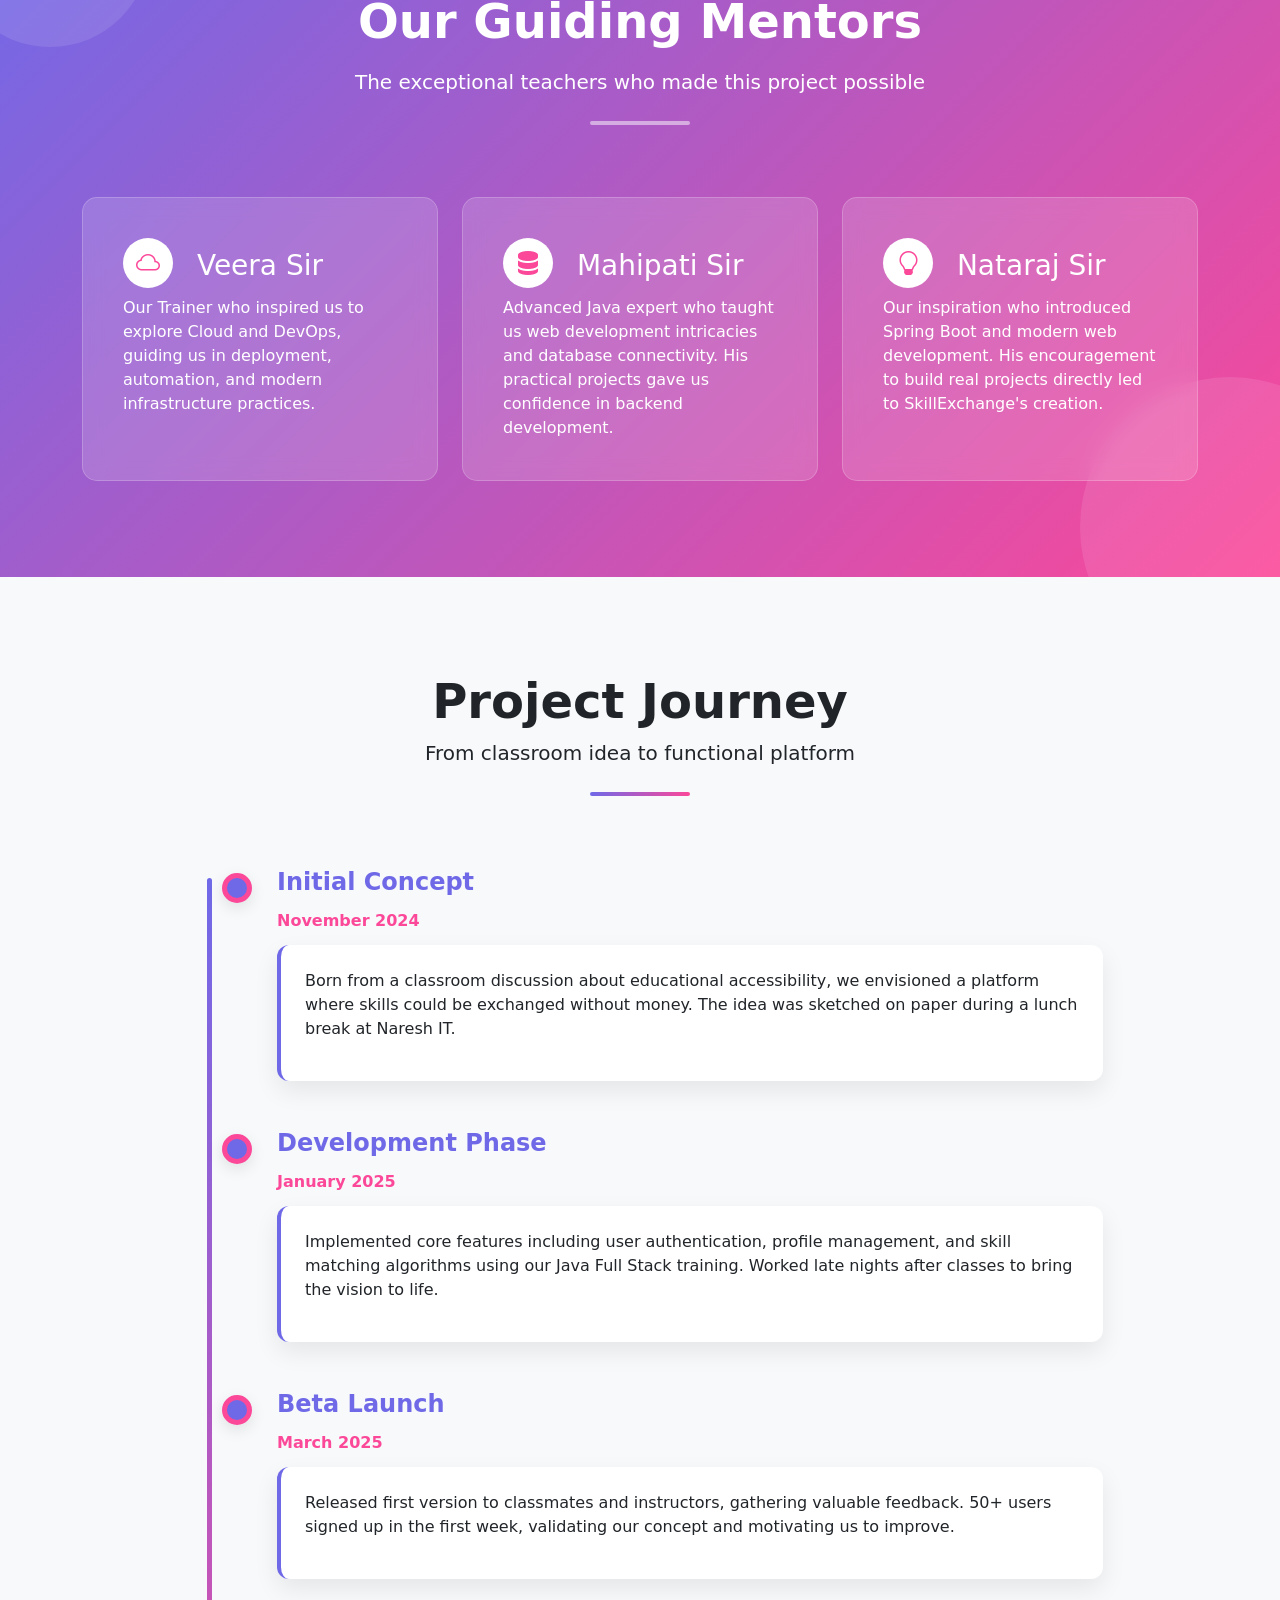
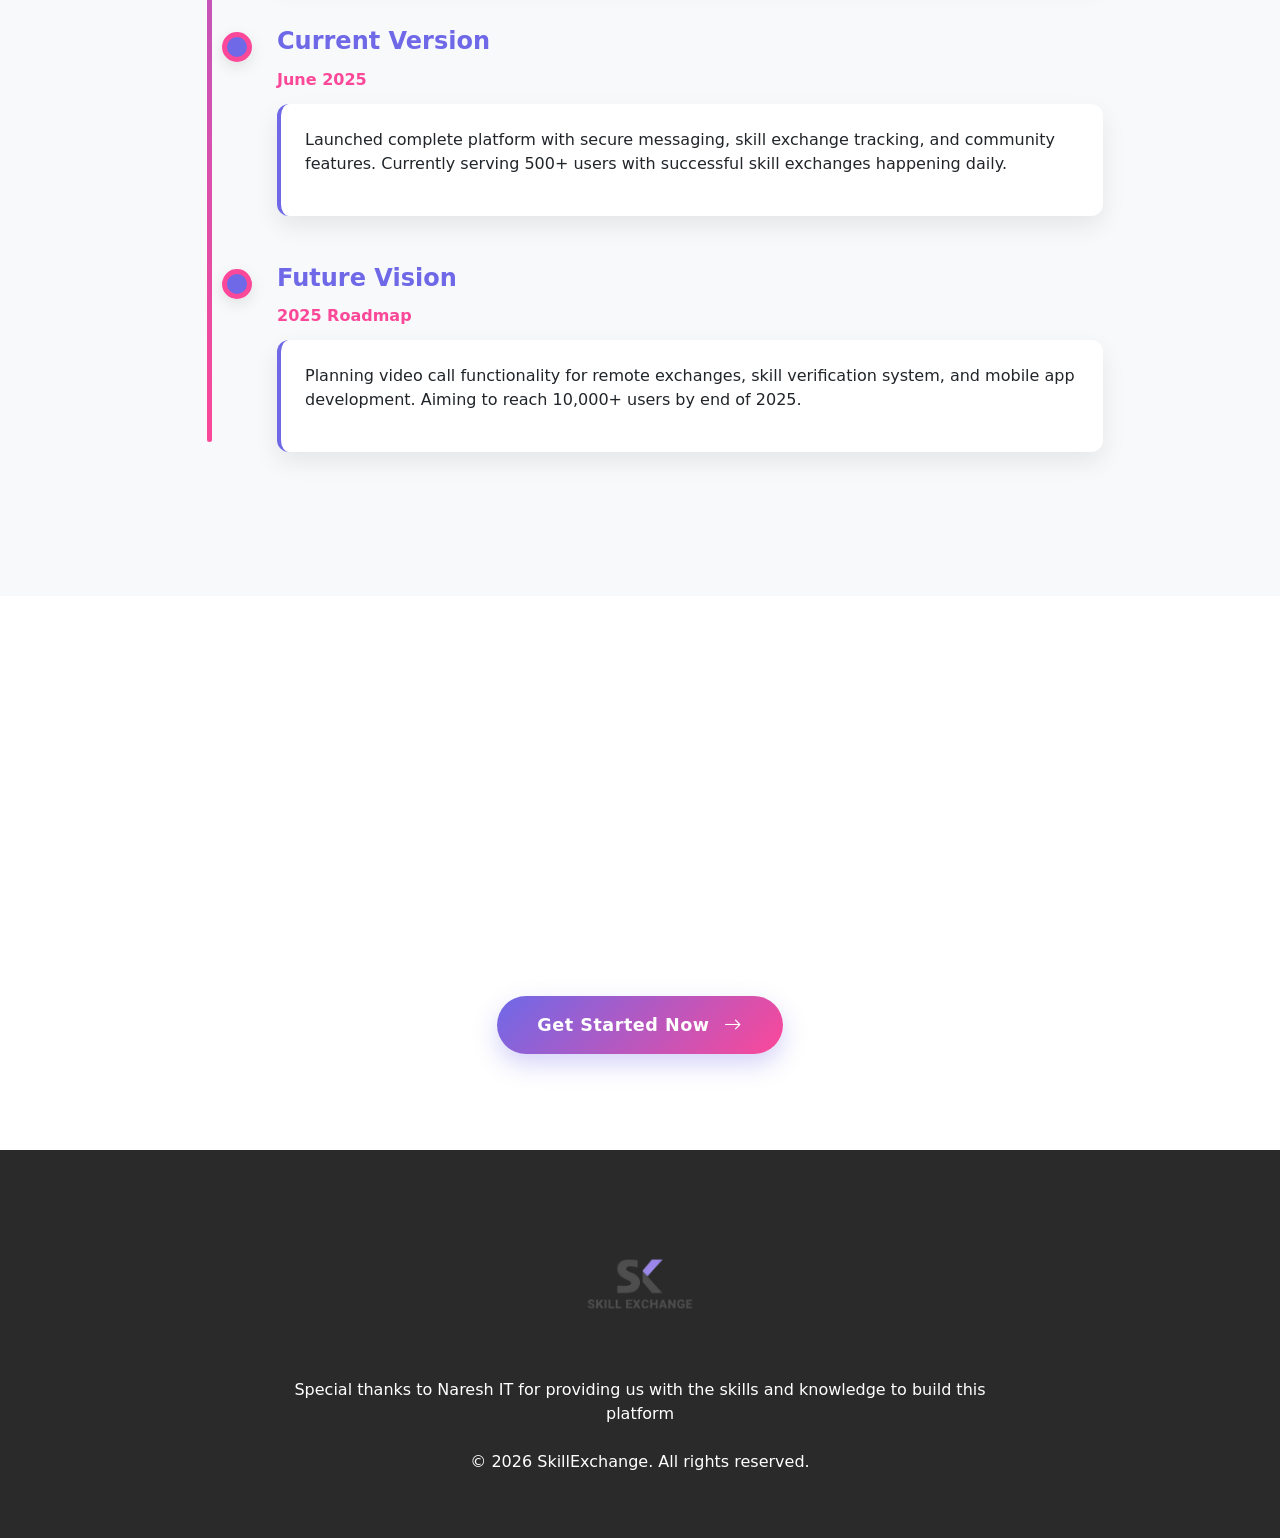
==== commit 0c2f727c: "Update about.html" ====
--- a/src/main/webapp/public/html/about.html
+++ b/src/main/webapp/public/html/about.html
@@ -454,7 +454,7 @@
     <div class="row justify-content-center mb-5">
       <div class="col-lg-8 text-center">
         <h2 class="display-5 fw-bold mb-3">Our Collaborative Team</h2>
-        <p class="lead">BCA 2024 Graduates | Naresh IT Java Full Stack Trainees</p>
+        <p class="lead">BCA 2025 Graduates | Naresh IT Java Full Stack And Cloud DevOps Trainees</p>
         <div class="divider mx-auto" style="width: 100px; height: 4px; background: linear-gradient(to right, var(--primary-color), var(--secondary-color)); border-radius: 2px; margin: 1.5rem auto;"></div>
       </div>
     </div>
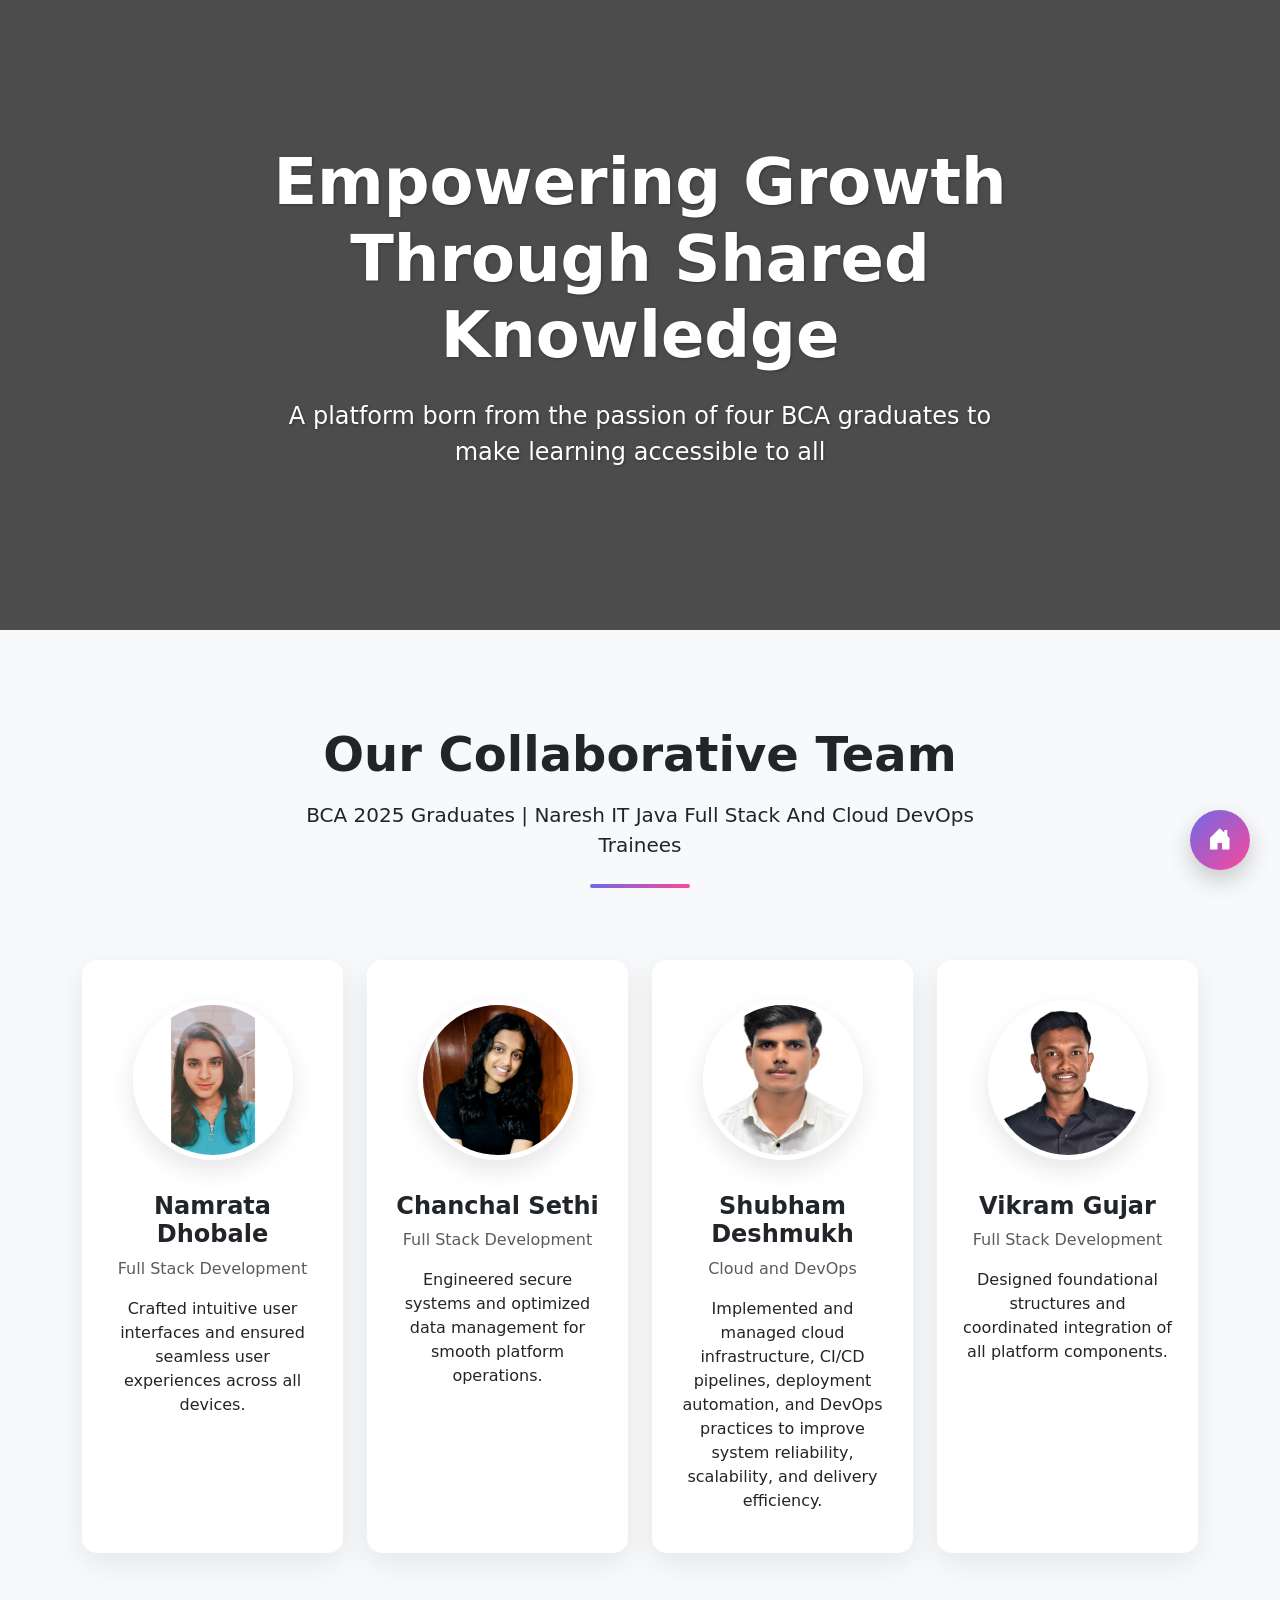
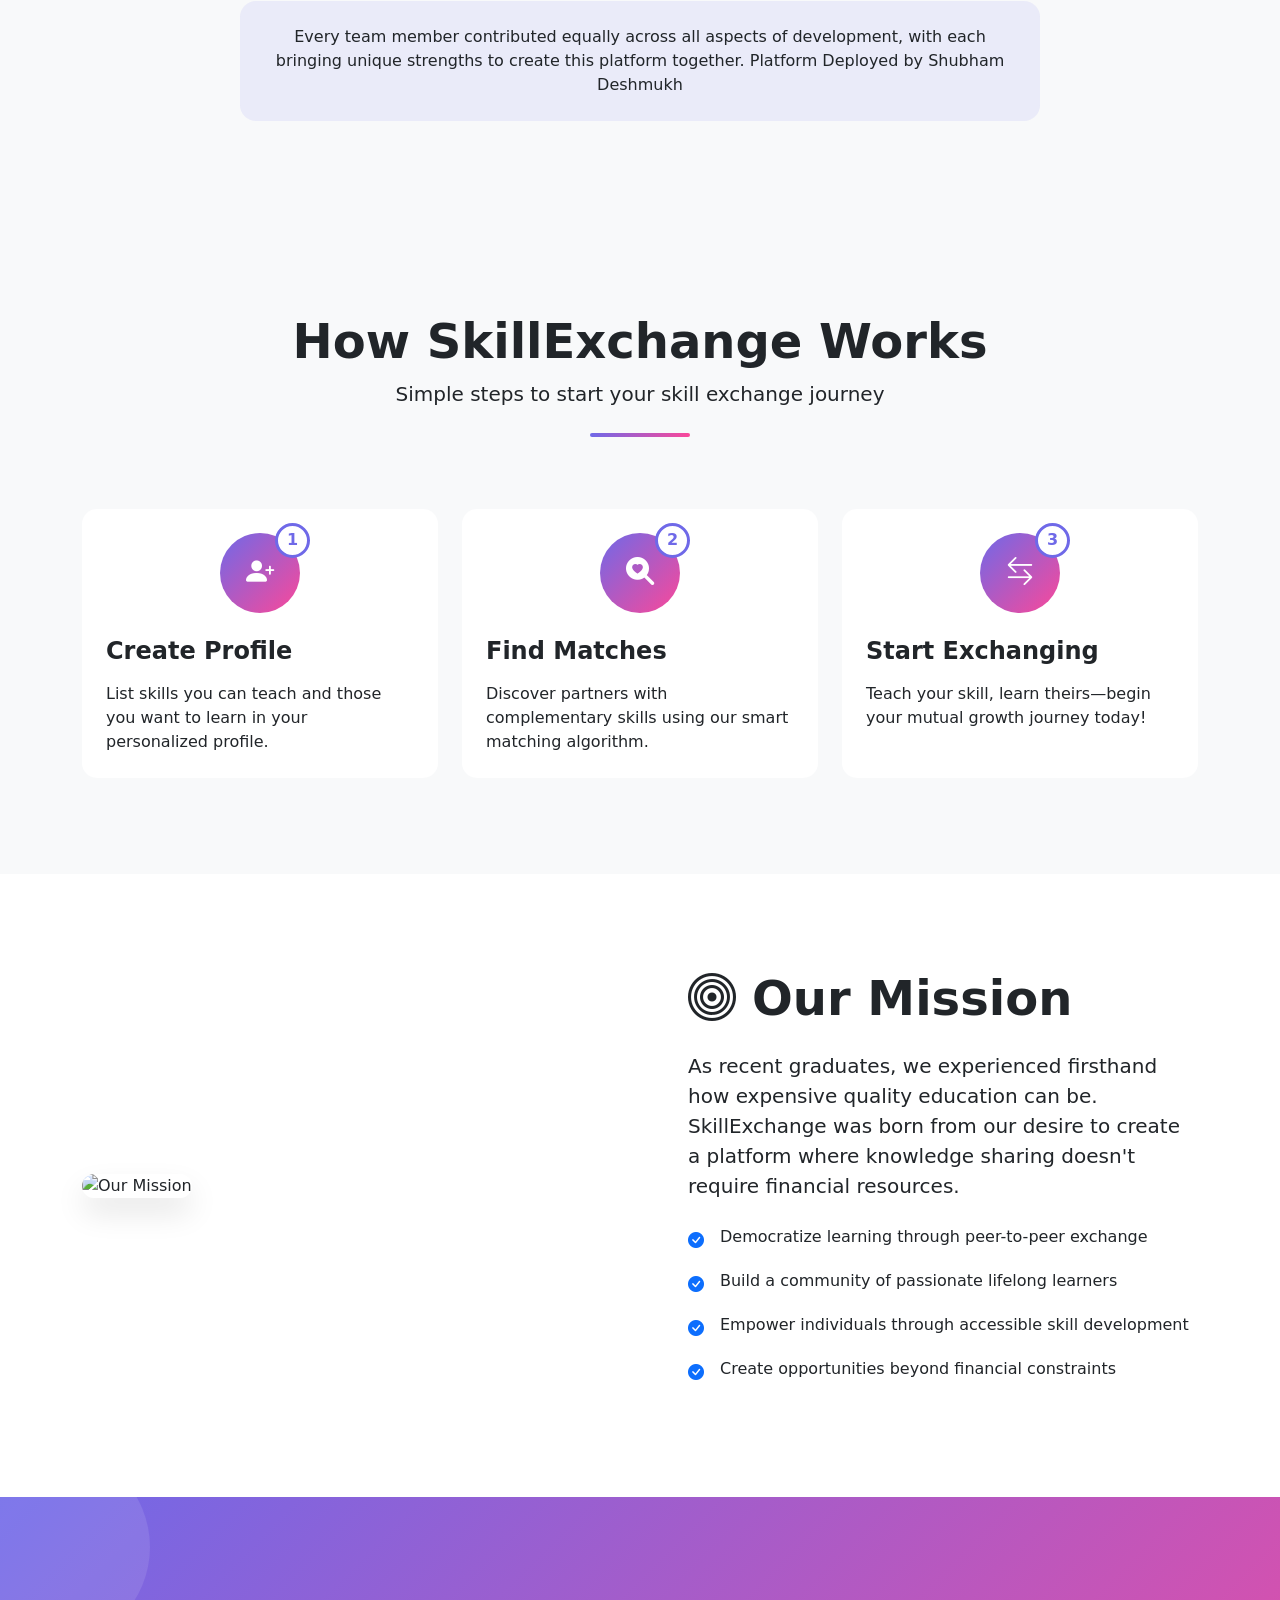
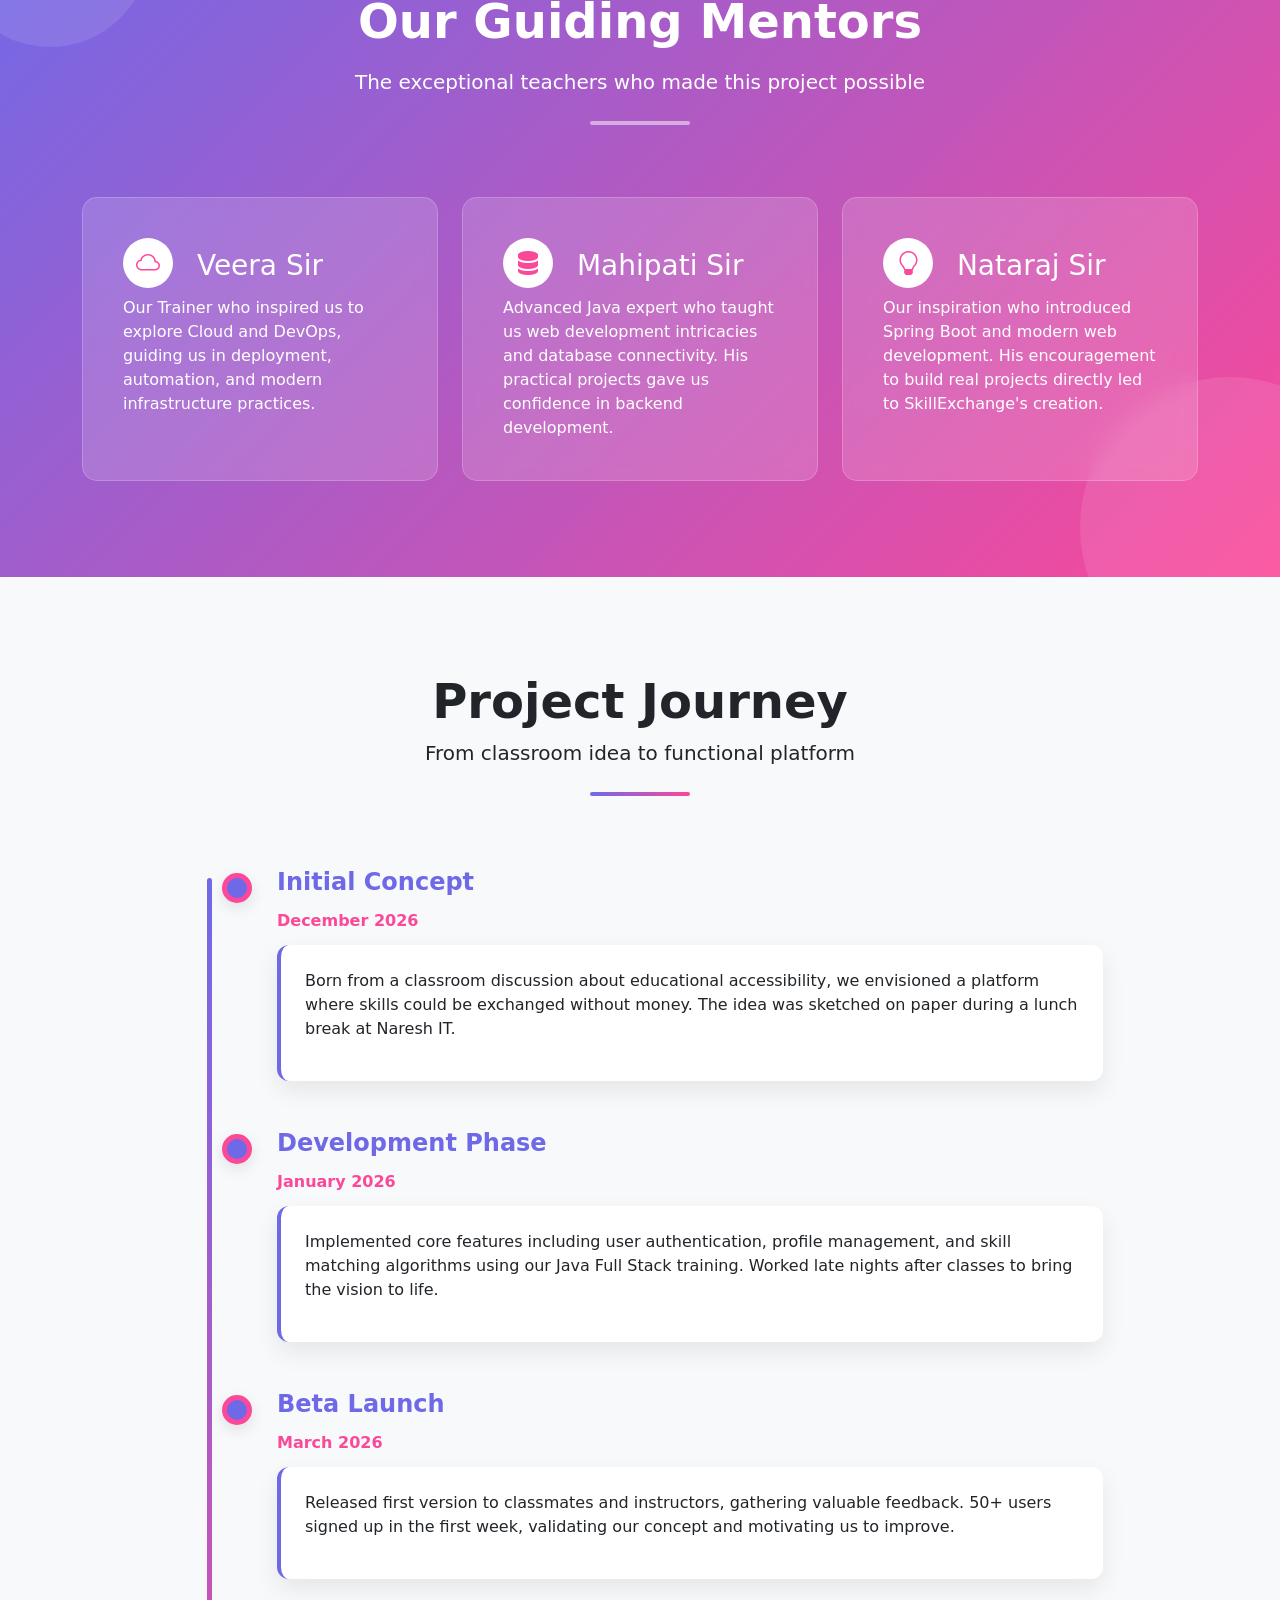
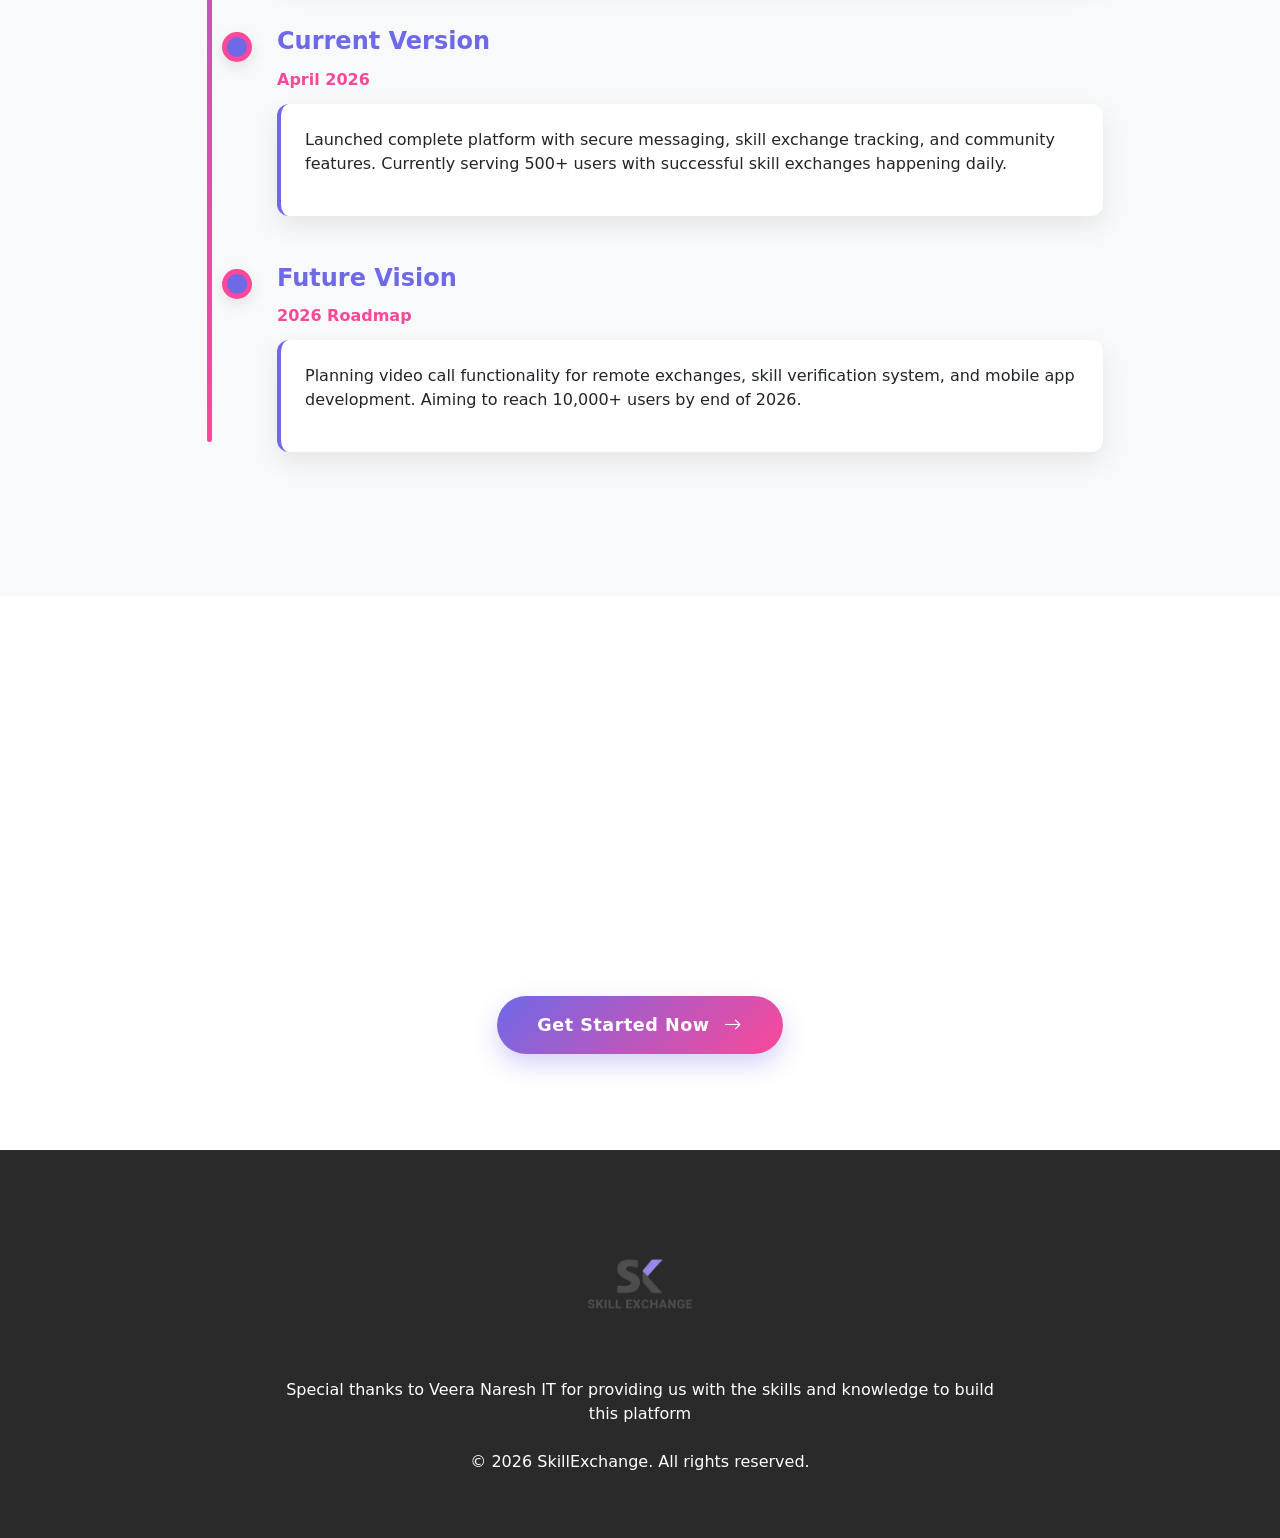
==== commit 13fc1d96: "Update about.html" ====
--- a/src/main/webapp/public/html/about.html
+++ b/src/main/webapp/public/html/about.html
@@ -650,7 +650,7 @@
           <div class="timeline">
             <div class="timeline-item">
               <h4>Initial Concept</h4>
-              <span class="timeline-date">November 2024</span>
+              <span class="timeline-date">December 2026</span>
               <div class="timeline-content">
                 <p>Born from a classroom discussion about educational accessibility, we envisioned a platform where skills could be exchanged without money. The idea was sketched on paper during a lunch break at Naresh IT.</p>
               </div>
@@ -658,7 +658,7 @@
             
             <div class="timeline-item">
               <h4>Development Phase</h4>
-              <span class="timeline-date">January 2025</span>
+              <span class="timeline-date">January 2026</span>
               <div class="timeline-content">
                 <p>Implemented core features including user authentication, profile management, and skill matching algorithms using our Java Full Stack training. Worked late nights after classes to bring the vision to life.</p>
               </div>
@@ -666,7 +666,7 @@
             
             <div class="timeline-item">
               <h4>Beta Launch</h4>
-              <span class="timeline-date">March 2025</span>
+              <span class="timeline-date">March 2026</span>
               <div class="timeline-content">
                 <p>Released first version to classmates and instructors, gathering valuable feedback. 50+ users signed up in the first week, validating our concept and motivating us to improve.</p>
               </div>
@@ -674,7 +674,7 @@
             
             <div class="timeline-item">
               <h4>Current Version</h4>
-              <span class="timeline-date">June 2025</span>
+              <span class="timeline-date">April 2026</span>
               <div class="timeline-content">
                 <p>Launched complete platform with secure messaging, skill exchange tracking, and community features. Currently serving 500+ users with successful skill exchanges happening daily.</p>
               </div>
@@ -682,9 +682,9 @@
             
             <div class="timeline-item">
               <h4>Future Vision</h4>
-              <span class="timeline-date">2025 Roadmap</span>
+              <span class="timeline-date">2026 Roadmap</span>
               <div class="timeline-content">
-                <p>Planning video call functionality for remote exchanges, skill verification system, and mobile app development. Aiming to reach 10,000+ users by end of 2025.</p>
+                <p>Planning video call functionality for remote exchanges, skill verification system, and mobile app development. Aiming to reach 10,000+ users by end of 2026.</p>
               </div>
             </div>
           </div>
@@ -714,7 +714,7 @@
       <div class="row justify-content-center">
         <div class="col-lg-8 text-center">
           <img src="../assets/image/Header_logo-2.png" alt="SkillExchange Logo" class="footer-logo mb-4">
-          <p class="mb-4">Special thanks to Naresh IT for providing us with the skills and knowledge to build this platform</p>
+          <p class="mb-4">Special thanks to Veera Naresh IT for providing us with the skills and knowledge to build this platform</p>
           <p class="mb-0">&copy; <span id="current-year"></span> SkillExchange. All rights reserved.</p>
         </div>
       </div>
